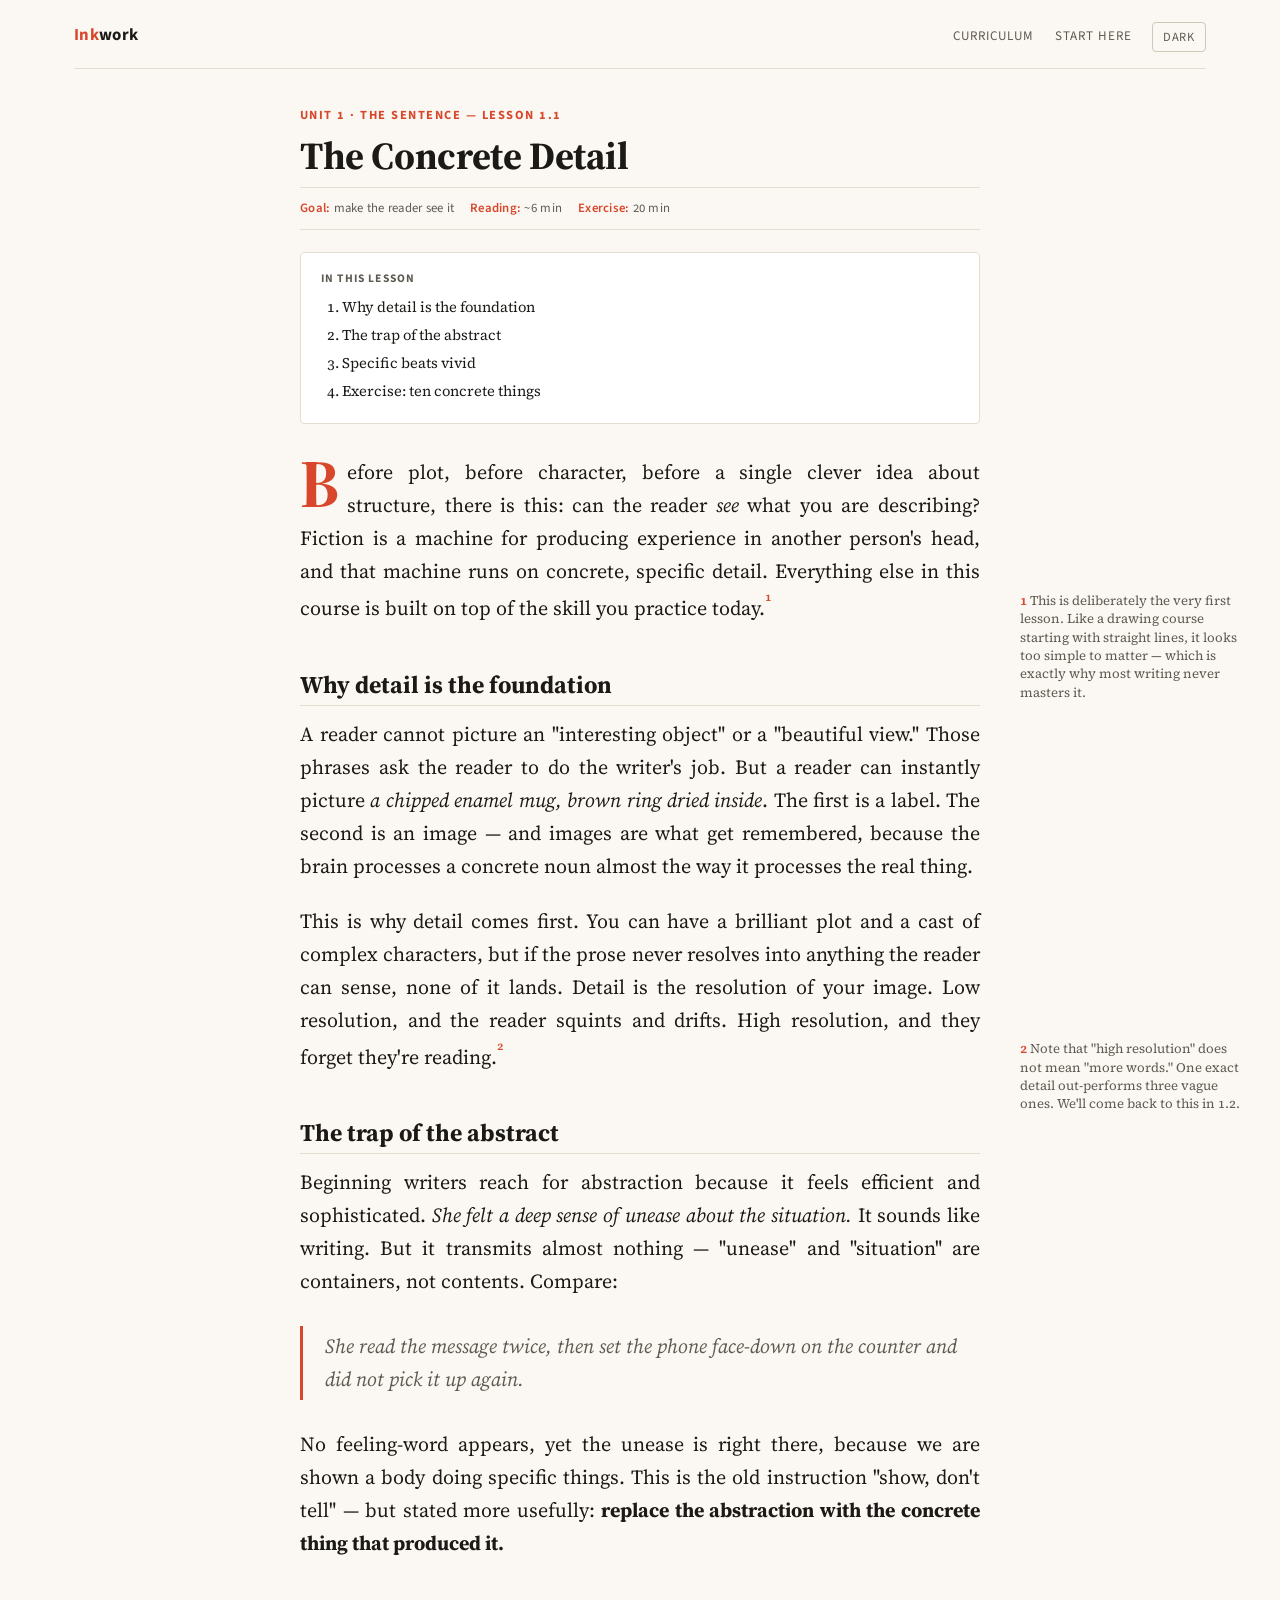
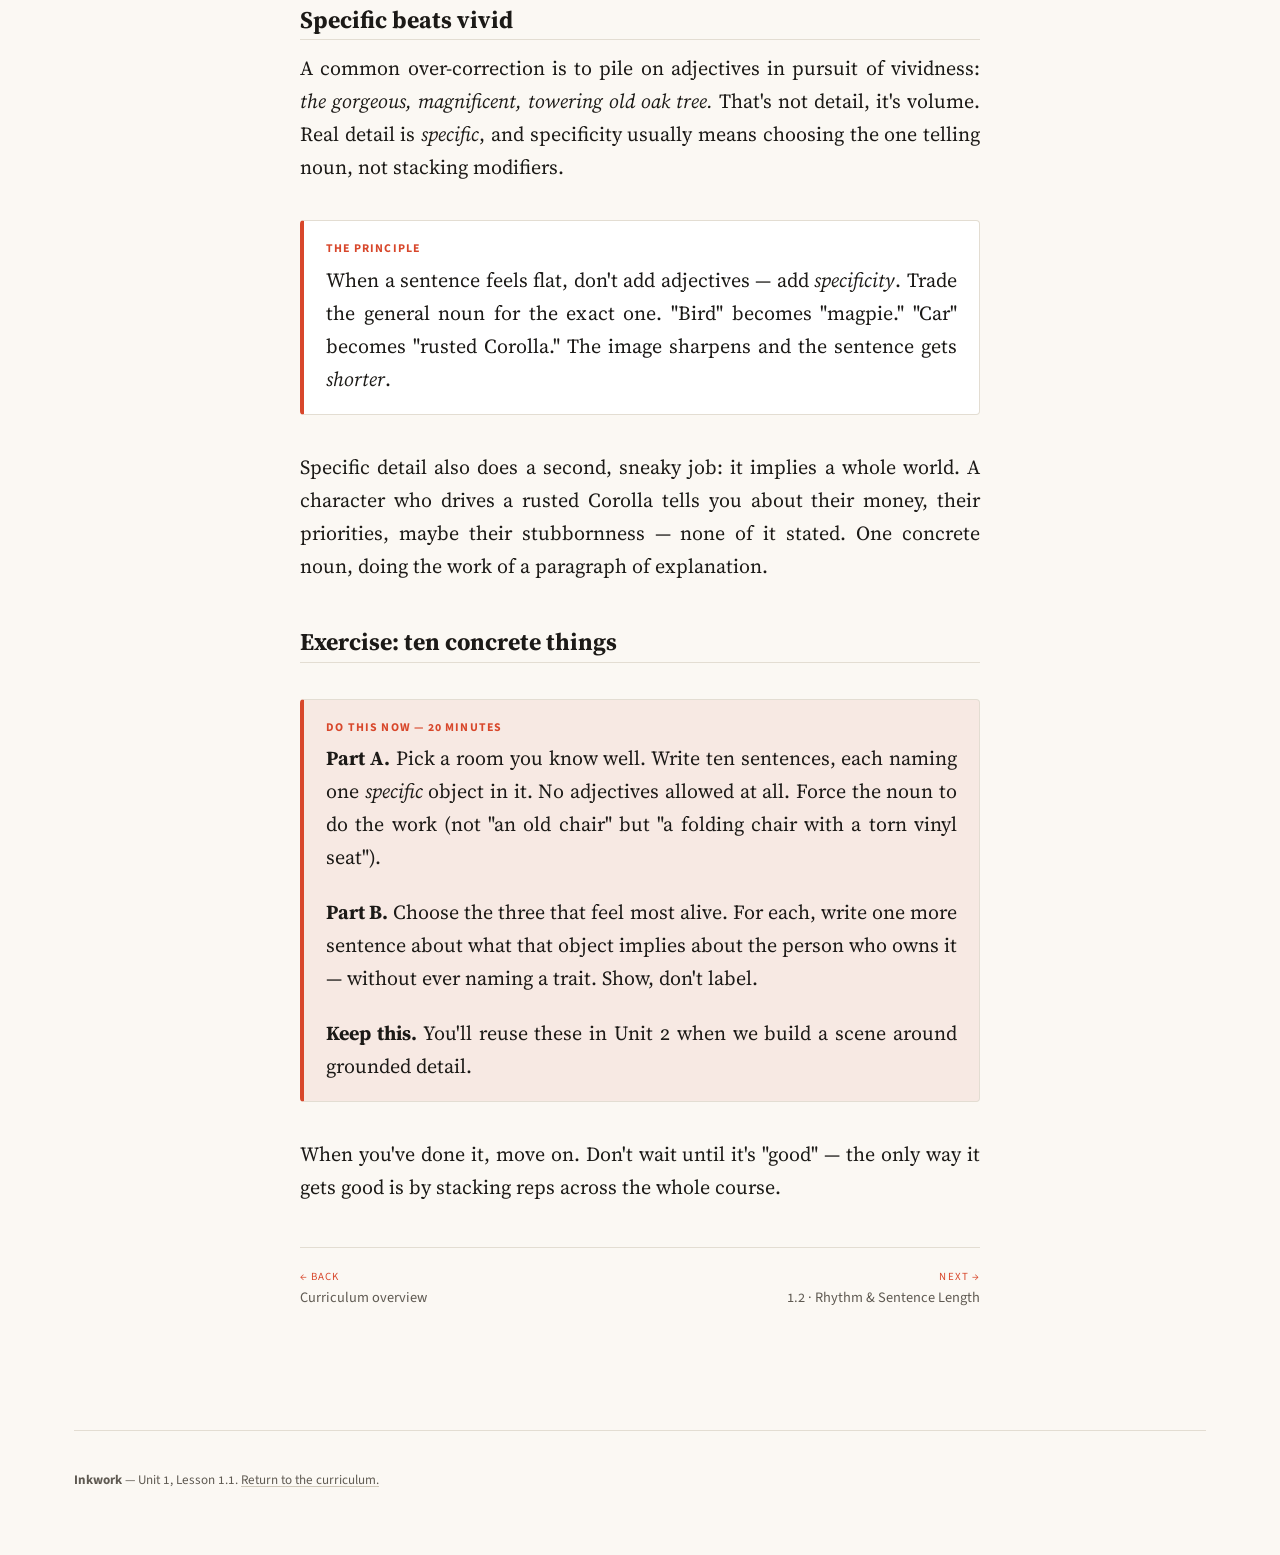
==== lesson-1-1.html @ 1c97c12e "Add Inkwork: Gwern-styled fiction writing curriculum starter Homepage with numbered-unit curriculum " ====
<!DOCTYPE html>
<html lang="en" data-theme="light">
<head>
  <meta charset="utf-8">
  <meta name="viewport" content="width=device-width, initial-scale=1">
  <title>1.1 The Concrete Detail — Inkwork</title>
  <meta name="description" content="Lesson 1.1: why concrete, specific detail is the foundation of vivid fiction.">
  <link rel="stylesheet" href="style.css">
</head>
<body>
  <div class="page">

    <header class="masthead">
      <a class="brand" href="index.html"><span class="mark">Ink</span>work</a>
      <nav>
        <a href="index.html">Curriculum</a>
        <a href="lesson-1-1.html">Start here</a>
        <button class="theme-toggle" id="themeToggle" type="button" aria-label="Toggle dark mode">Dark</button>
      </nav>
    </header>

    <article>
      <p class="eyebrow">Unit 1 · The Sentence — Lesson 1.1</p>
      <h1>The Concrete Detail</h1>

      <div class="lesson-meta">
        <span><span class="accent">Goal:</span> make the reader see it</span>
        <span><span class="accent">Reading:</span> ~6 min</span>
        <span><span class="accent">Exercise:</span> 20 min</span>
      </div>

      <!-- In-page table of contents -->
      <nav class="toc">
        <div class="toc-title">In this lesson</div>
        <ol>
          <li><a href="#why">Why detail is the foundation</a></li>
          <li><a href="#abstract">The trap of the abstract</a></li>
          <li><a href="#specific">Specific beats vivid</a></li>
          <li><a href="#exercise">Exercise: ten concrete things</a></li>
        </ol>
      </nav>

      <p class="lede">Before plot, before character, before a single clever
        idea about structure, there is this: can the reader <em>see</em> what
        you are describing? Fiction is a machine for producing experience in
        another person's head, and that machine runs on concrete, specific
        detail. Everything else in this course is built on top of the skill you
        practice today.<sup class="sn-num"></sup><span class="sidenote">This is
        deliberately the very first lesson. Like a drawing course starting with
        straight lines, it looks too simple to matter — which is exactly why
        most writing never masters it.</span></p>

      <h2 id="why">Why detail is the foundation</h2>

      <p>A reader cannot picture an "interesting object" or a "beautiful view."
        Those phrases ask the reader to do the writer's job. But a reader can
        instantly picture <em>a chipped enamel mug, brown ring dried inside</em>.
        The first is a label. The second is an image — and images are what get
        remembered, because the brain processes a concrete noun almost the way
        it processes the real thing.</p>

      <p>This is why detail comes first. You can have a brilliant plot and a
        cast of complex characters, but if the prose never resolves into
        anything the reader can sense, none of it lands. Detail is the
        resolution of your image. Low resolution, and the reader squints and
        drifts. High resolution, and they forget they're reading.<sup class="sn-num"></sup><span class="sidenote">Note
        that "high resolution" does not mean "more words." One exact detail
        out-performs three vague ones. We'll come back to this in 1.2.</span></p>

      <h2 id="abstract">The trap of the abstract</h2>

      <p>Beginning writers reach for abstraction because it feels efficient and
        sophisticated. <em>She felt a deep sense of unease about the situation.</em>
        It sounds like writing. But it transmits almost nothing — "unease" and
        "situation" are containers, not contents. Compare:</p>

      <blockquote>She read the message twice, then set the phone face-down on
        the counter and did not pick it up again.</blockquote>

      <p>No feeling-word appears, yet the unease is right there, because we are
        shown a body doing specific things. This is the old instruction "show,
        don't tell" — but stated more usefully: <strong>replace the abstraction
        with the concrete thing that produced it.</strong></p>

      <h2 id="specific">Specific beats vivid</h2>

      <p>A common over-correction is to pile on adjectives in pursuit of
        vividness: <em>the gorgeous, magnificent, towering old oak tree.</em>
        That's not detail, it's volume. Real detail is <em>specific</em>, and
        specificity usually means choosing the one telling noun, not stacking
        modifiers.</p>

      <div class="callout">
        <div class="callout-label">The principle</div>
        <p>When a sentence feels flat, don't add adjectives — add
          <em>specificity</em>. Trade the general noun for the exact one.
          "Bird" becomes "magpie." "Car" becomes "rusted Corolla." The image
          sharpens and the sentence gets <em>shorter</em>.</p>
      </div>

      <p>Specific detail also does a second, sneaky job: it implies a whole
        world. A character who drives a rusted Corolla tells you about their
        money, their priorities, maybe their stubbornness — none of it stated.
        One concrete noun, doing the work of a paragraph of explanation.</p>

      <h2 id="exercise">Exercise: ten concrete things</h2>

      <div class="callout exercise">
        <div class="callout-label">Do this now — 20 minutes</div>
        <p><strong>Part A.</strong> Pick a room you know well. Write ten
          sentences, each naming one <em>specific</em> object in it. No
          adjectives allowed at all. Force the noun to do the work
          (not "an old chair" but "a folding chair with a torn vinyl seat").</p>
        <p><strong>Part B.</strong> Choose the three that feel most alive. For
          each, write one more sentence about what that object implies about the
          person who owns it — without ever naming a trait. Show, don't label.</p>
        <p><strong>Keep this.</strong> You'll reuse these in Unit 2 when we build
          a scene around grounded detail.</p>
      </div>

      <p>When you've done it, move on. Don't wait until it's "good" — the only
        way it gets good is by stacking reps across the whole course.</p>

      <!-- Prev / next navigation -->
      <nav class="pager">
        <a class="prev" href="index.html">
          <span class="dir">← Back</span>
          Curriculum overview
        </a>
        <a class="next" href="lesson-1-1.html">
          <span class="dir">Next →</span>
          1.2 · Rhythm &amp; Sentence Length
        </a>
      </nav>

    </article>

    <footer class="site-footer">
      <div class="page" style="padding:0;">
        <p><strong>Inkwork</strong> — Unit 1, Lesson 1.1. <a href="index.html">Return to the curriculum.</a></p>
      </div>
    </footer>

  </div>
  <script src="script.js"></script>
</body>
</html>
---- style.css ----
/* =========================================================================
   Fiction Writing Curriculum — stylesheet
   -------------------------------------------------------------------------
   Design brief: Gwern.net's typography & functionality (serif body, dense
   justified text, sidenotes, dropcaps, smallcaps, floating table of
   contents, dark mode) wearing Drawabox's clothes (warm off-white
   background + a red-orange accent, content-first lesson layout).

   This file is heavily commented so you can tweak it yourself. Colors,
   fonts, and spacing all live in the :root variables right below — change
   a value there and it updates everywhere.
   ========================================================================= */

/* ---- Fonts: Source family, the same one Gwern self-hosts ---------------- */
@import url('https://fonts.googleapis.com/css2?family=Source+Serif+4:ital,opsz,wght@0,8..60,400;0,8..60,600;0,8..60,700;1,8..60,400&family=Source+Sans+3:wght@400;600;700&family=Source+Code+Pro:wght@400;600&display=swap');

/* =========================================================================
   1. DESIGN TOKENS — change these to restyle the whole site
   ========================================================================= */
:root {
  /* Typography */
  --font-serif: "Source Serif 4", "Source Serif Pro", Georgia, "Times New Roman", serif;
  --font-sans:  "Source Sans 3", "Source Sans Pro", system-ui, sans-serif;
  --font-mono:  "Source Code Pro", "SF Mono", Menlo, monospace;

  --text-size: 20px;        /* base body size; Gwern runs large & comfortable */
  --line-height: 1.65;
  --measure: 680px;         /* width of the reading column */
  --page-max: 1180px;       /* total width incl. room for sidenotes */

  /* Colors — Drawabox warmth over Gwern structure */
  --bg:          #fbf8f3;   /* warm off-white (paper) */
  --bg-raised:   #ffffff;   /* cards / callouts sit slightly brighter */
  --text:        #1c1a17;   /* near-black, faintly warm */
  --text-soft:   #5f5a52;   /* captions, metadata, sidenotes */
  --rule:        #e3ddd2;   /* hairlines & dividers */
  --rule-strong: #cfc7b8;

  --accent:        #d8472b; /* Drawabox red-orange */
  --accent-dark:   #b3361e; /* hover / pressed */
  --accent-tint:   #f7e9e3; /* faint wash behind callouts */

  /* Links: Gwern keeps them near-black & underlined; we add the red on hover */
  --link:        #1c1a17;
  --link-hover:  #d8472b;

  --radius: 4px;
}

/* ---- Dark mode (toggled by the button in the header) ------------------- */
:root[data-theme="dark"] {
  --bg:          #1a1816;
  --bg-raised:   #221f1c;
  --text:        #e8e3da;
  --text-soft:   #a39c8f;
  --rule:        #34302b;
  --rule-strong: #463f37;

  --accent:        #f06a4d;
  --accent-dark:   #f8856b;
  --accent-tint:   #2c211d;

  --link:        #e8e3da;
  --link-hover:  #f06a4d;
}

/* =========================================================================
   2. BASE
   ========================================================================= */
* { box-sizing: border-box; }

html { scroll-behavior: smooth; }

body {
  margin: 0;
  background: var(--bg);
  color: var(--text);
  font-family: var(--font-serif);
  font-size: var(--text-size);
  line-height: var(--line-height);
  font-feature-settings: "kern", "liga", "onum";  /* old-style figures, like Gwern */
  -webkit-font-smoothing: antialiased;
  text-rendering: optimizeLegibility;
  transition: background-color .2s ease, color .2s ease;
}

::selection { background: var(--accent); color: #fff; }

/* =========================================================================
   3. LINKS — monochrome by default, red-orange on hover (Gwern + Drawabox)
   ========================================================================= */
a {
  color: var(--link);
  text-decoration: underline;
  text-decoration-thickness: 1px;
  text-underline-offset: 2px;
  text-decoration-color: var(--rule-strong);
  transition: color .12s ease, text-decoration-color .12s ease;
}
a:hover {
  color: var(--link-hover);
  text-decoration-color: var(--link-hover);
}

/* =========================================================================
   4. PAGE FRAME
   ========================================================================= */
.page {
  max-width: var(--page-max);
  margin: 0 auto;
  padding: 0 24px;
}

/* Top bar -------------------------------------------------------------- */
.masthead {
  display: flex;
  align-items: baseline;
  justify-content: space-between;
  gap: 16px;
  border-bottom: 1px solid var(--rule);
  padding: 22px 0 16px;
  margin-bottom: 8px;
}
.masthead .brand {
  font-family: var(--font-sans);
  font-weight: 700;
  font-size: 1.05rem;
  letter-spacing: .02em;
  text-decoration: none;
  color: var(--text);
}
.masthead .brand .mark { color: var(--accent); }
.masthead nav {
  font-family: var(--font-sans);
  font-size: .82rem;
  text-transform: uppercase;
  letter-spacing: .08em;
  display: flex;
  gap: 20px;
  align-items: center;
}
.masthead nav a { text-decoration: none; color: var(--text-soft); }
.masthead nav a:hover { color: var(--accent); }

/* Dark-mode toggle button */
.theme-toggle {
  font-family: var(--font-sans);
  font-size: .78rem;
  letter-spacing: .06em;
  text-transform: uppercase;
  background: transparent;
  border: 1px solid var(--rule-strong);
  color: var(--text-soft);
  border-radius: var(--radius);
  padding: 5px 10px;
  cursor: pointer;
}
.theme-toggle:hover { border-color: var(--accent); color: var(--accent); }

/* =========================================================================
   5. ARTICLE / READING COLUMN
   ========================================================================= */
article {
  max-width: var(--measure);
  margin: 0 auto;
  padding: 28px 0 80px;
  counter-reset: sidenote;       /* drives automatic sidenote numbering */
}

/* Justified, hyphenated body text — the dense Gwern look */
article p {
  text-align: justify;
  hyphens: auto;
  margin: 0 0 1.1em;
}

/* Headings — serif with a touch of smallcaps flavor */
h1, h2, h3, h4 {
  font-family: var(--font-serif);
  line-height: 1.2;
  font-weight: 700;
}
h1 {
  font-size: 2.4rem;
  margin: .2em 0 .15em;
  letter-spacing: -0.01em;
}
h2 {
  font-size: 1.5rem;
  margin: 1.9em 0 .5em;
  padding-bottom: .2em;
  border-bottom: 1px solid var(--rule);
}
h3 {
  font-size: 1.18rem;
  margin: 1.6em 0 .4em;
}
/* small-caps section labels, very Gwern */
.smallcaps,
.eyebrow {
  font-variant: small-caps;
  letter-spacing: .04em;
}
.eyebrow {
  font-family: var(--font-sans);
  font-variant: normal;
  text-transform: uppercase;
  font-size: .78rem;
  font-weight: 700;
  letter-spacing: .12em;
  color: var(--accent);
  margin-bottom: .3em;
}

/* Dropcap on the opening paragraph — add class="lede" to a <p> */
p.lede::first-letter {
  font-weight: 700;
  float: left;
  font-size: 3.4em;
  line-height: .72;
  padding: .06em .08em 0 0;
  margin-right: .04em;
  color: var(--accent);
}

blockquote {
  margin: 1.4em 0;
  padding: .2em 0 .2em 1.1em;
  border-left: 3px solid var(--accent);
  color: var(--text-soft);
  font-style: italic;
}

code, pre { font-family: var(--font-mono); font-size: .85em; }
pre {
  background: var(--bg-raised);
  border: 1px solid var(--rule);
  border-radius: var(--radius);
  padding: 14px 16px;
  overflow-x: auto;
}

hr {
  border: 0;
  border-top: 1px solid var(--rule);
  margin: 2.4em 0;
}

/* =========================================================================
   6. SIDENOTES — Gwern's signature.  Usage in HTML:
        text<sup class="sn-num"></sup><span class="sidenote">the note</span>
      They float into the right margin on wide screens and fall inline,
      numbered, on narrow screens. Numbering is automatic.
   ========================================================================= */
.sn-num { color: var(--accent); font-weight: 600; }
.sn-num::before {
  counter-increment: sidenote;
  content: counter(sidenote);
  font-size: .7em;
  vertical-align: super;
}
.sidenote {
  float: right;
  clear: right;
  width: 230px;
  margin: .2em -270px .8em 0;   /* the negative margin pushes it into the gutter */
  font-size: .82rem;
  line-height: 1.4;
  text-align: left;
  color: var(--text-soft);
  hyphens: none;
}
.sidenote::before {
  content: counter(sidenote) " ";
  color: var(--accent);
  font-weight: 600;
}

/* =========================================================================
   7. CALLOUT / EXERCISE BOXES — the Drawabox "homework" feel
   ========================================================================= */
.callout {
  background: var(--bg-raised);
  border: 1px solid var(--rule);
  border-left: 4px solid var(--accent);
  border-radius: var(--radius);
  padding: 18px 22px;
  margin: 1.8em 0;
}
.callout .callout-label {
  font-family: var(--font-sans);
  text-transform: uppercase;
  letter-spacing: .1em;
  font-size: .74rem;
  font-weight: 700;
  color: var(--accent);
  margin-bottom: .4em;
}
.callout p:last-child { margin-bottom: 0; }
.callout.exercise { background: var(--accent-tint); }

/* =========================================================================
   8. TABLE OF CONTENTS (in-page, top of a lesson)
   ========================================================================= */
.toc {
  background: var(--bg-raised);
  border: 1px solid var(--rule);
  border-radius: var(--radius);
  padding: 16px 20px;
  margin: 1.5em 0 2.2em;
  font-size: .92rem;
}
.toc .toc-title {
  font-family: var(--font-sans);
  text-transform: uppercase;
  letter-spacing: .1em;
  font-size: .72rem;
  font-weight: 700;
  color: var(--text-soft);
  margin-bottom: .6em;
}
.toc ol { margin: 0; padding-left: 1.4em; }
.toc li { margin: .25em 0; }
.toc a { text-decoration: none; color: var(--text); }
.toc a:hover { color: var(--accent); }

/* =========================================================================
   9. CURRICULUM OVERVIEW (homepage unit/lesson listing, Drawabox-style)
   ========================================================================= */
.unit {
  border: 1px solid var(--rule);
  border-radius: var(--radius);
  background: var(--bg-raised);
  margin: 1.4em 0;
  overflow: hidden;
}
.unit-header {
  display: flex;
  align-items: baseline;
  gap: 14px;
  padding: 16px 22px;
  border-bottom: 1px solid var(--rule);
}
.unit-number {
  font-family: var(--font-sans);
  font-weight: 700;
  font-size: .78rem;
  letter-spacing: .1em;
  text-transform: uppercase;
  color: #fff;
  background: var(--accent);
  border-radius: 3px;
  padding: 3px 9px;
  white-space: nowrap;
}
.unit-title { font-size: 1.25rem; font-weight: 700; margin: 0; }
.unit-desc { color: var(--text-soft); margin: .1em 0 0; font-size: .95rem; }

.lesson-list { list-style: none; margin: 0; padding: 6px 0; }
.lesson-list li { margin: 0; }
.lesson-list a {
  display: flex;
  align-items: baseline;
  gap: 12px;
  padding: 9px 22px;
  text-decoration: none;
  color: var(--text);
}
.lesson-list a:hover { background: var(--accent-tint); color: var(--text); }
.lesson-list .ln { color: var(--accent); font-variant-numeric: tabular-nums; font-weight: 600; min-width: 2.6em; }
.lesson-list .muted { color: var(--text-soft); }
.lesson-list .soon {
  margin-left: auto;
  font-family: var(--font-sans);
  font-size: .68rem;
  text-transform: uppercase;
  letter-spacing: .08em;
  color: var(--text-soft);
  border: 1px solid var(--rule-strong);
  border-radius: 3px;
  padding: 1px 7px;
}

/* =========================================================================
   10. LESSON METADATA + PREV/NEXT NAV
   ========================================================================= */
.lesson-meta {
  font-family: var(--font-sans);
  font-size: .8rem;
  color: var(--text-soft);
  letter-spacing: .02em;
  display: flex;
  gap: 16px;
  flex-wrap: wrap;
  border-top: 1px solid var(--rule);
  border-bottom: 1px solid var(--rule);
  padding: 10px 0;
  margin: .6em 0 1.6em;
}
.lesson-meta .accent { color: var(--accent); font-weight: 600; }

.pager {
  display: flex;
  justify-content: space-between;
  gap: 16px;
  margin-top: 3em;
  padding-top: 1.4em;
  border-top: 1px solid var(--rule);
  font-family: var(--font-sans);
  font-size: .9rem;
}
.pager a { text-decoration: none; color: var(--text-soft); max-width: 45%; }
.pager a:hover { color: var(--accent); }
.pager .dir {
  display: block;
  text-transform: uppercase;
  letter-spacing: .1em;
  font-size: .68rem;
  color: var(--accent);
}
.pager .next { text-align: right; margin-left: auto; }

/* =========================================================================
   11. FOOTER
   ========================================================================= */
.site-footer {
  border-top: 1px solid var(--rule);
  margin-top: 40px;
  padding: 26px 0 50px;
  font-family: var(--font-sans);
  font-size: .82rem;
  color: var(--text-soft);
}
.site-footer a { color: var(--text-soft); }

/* =========================================================================
   12. RESPONSIVE — collapse sidenotes inline on narrow screens
   ========================================================================= */
@media (max-width: 1080px) {
  .sidenote {
    float: none;
    width: auto;
    margin: .8em 0;
    padding: 10px 14px;
    background: var(--bg-raised);
    border: 1px solid var(--rule);
    border-left: 3px solid var(--accent);
    border-radius: var(--radius);
    display: block;
  }
}
@media (max-width: 640px) {
  :root { --text-size: 18px; }
  article p { text-align: left; hyphens: none; }
  .masthead { flex-wrap: wrap; }
}
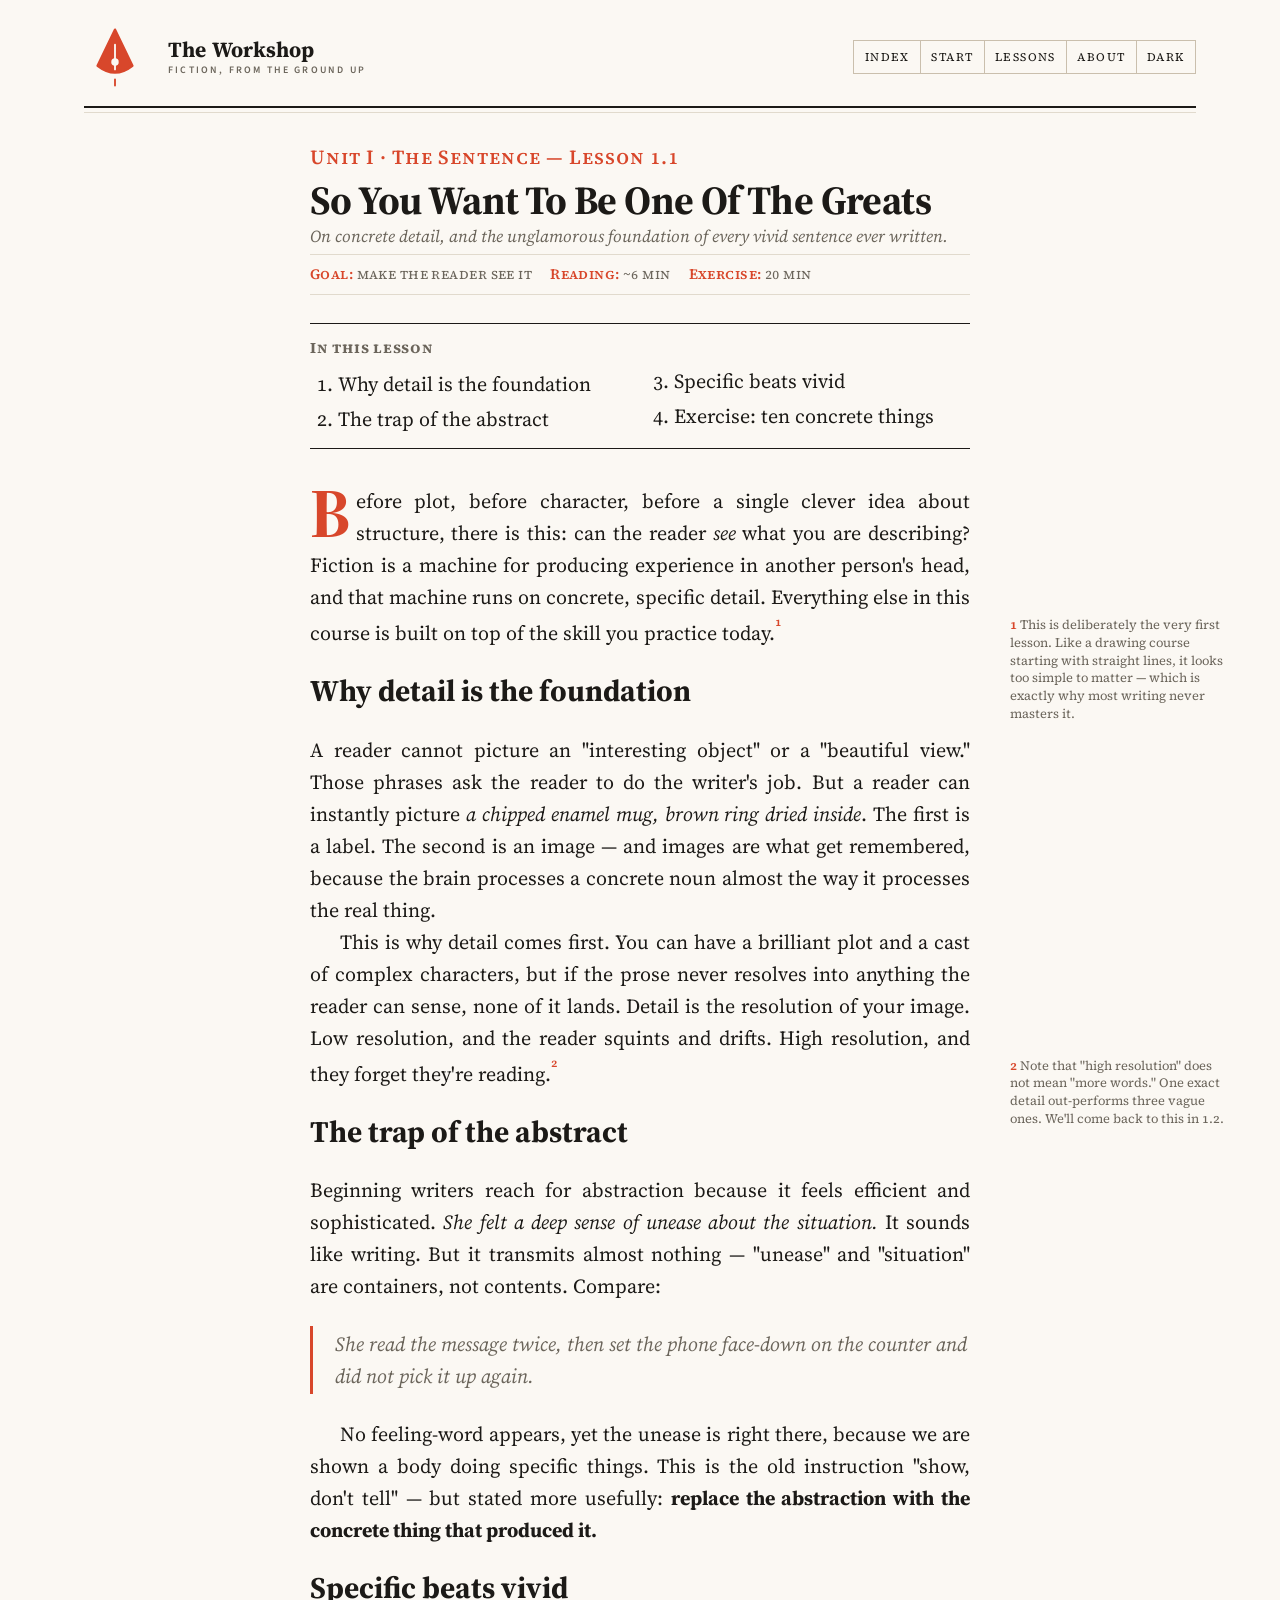
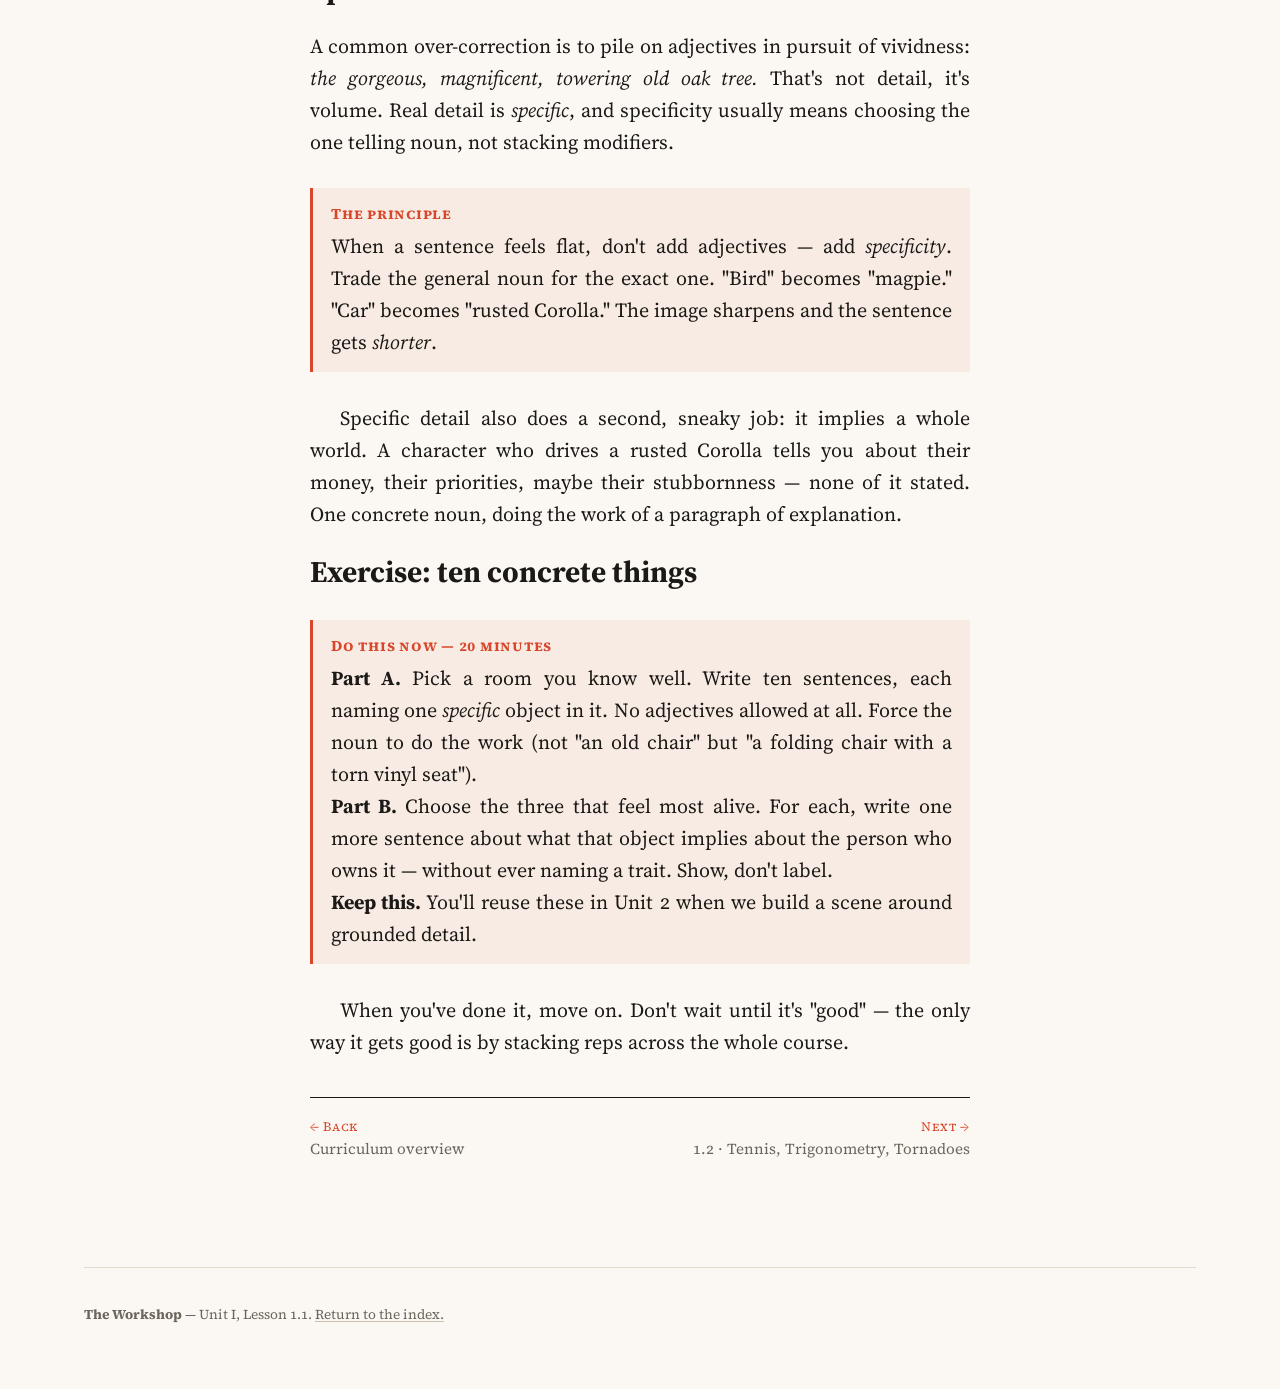
==== commit 089132f5: "Redesign as a Gwern-style typographic index Replace the card-grid landing page with a dense literary" ====
--- a/lesson-1-1.html
+++ b/lesson-1-1.html
@@ -3,7 +3,7 @@
 <head>
   <meta charset="utf-8">
   <meta name="viewport" content="width=device-width, initial-scale=1">
-  <title>1.1 The Concrete Detail — Inkwork</title>
+  <title>1.1 So You Want To Be One Of The Greats — The Workshop</title>
   <meta name="description" content="Lesson 1.1: why concrete, specific detail is the foundation of vivid fiction.">
   <link rel="stylesheet" href="style.css">
 </head>
@@ -11,17 +11,30 @@
   <div class="page">
 
     <header class="masthead">
-      <a class="brand" href="index.html"><span class="mark">Ink</span>work</a>
-      <nav>
-        <a href="index.html">Curriculum</a>
-        <a href="lesson-1-1.html">Start here</a>
+      <span class="monogram" aria-hidden="true">
+        <svg viewBox="0 0 100 100" fill="none" stroke="currentColor" stroke-width="4" stroke-linejoin="round" stroke-linecap="round">
+          <path d="M50 6 L78 64 Q50 86 22 64 Z" fill="currentColor" stroke="none"/>
+          <path d="M50 6 L78 64 Q50 86 22 64 Z"/>
+          <line x1="50" y1="30" x2="50" y2="70" stroke="#fbf8f3" stroke-width="3"/>
+          <circle cx="50" cy="58" r="6" fill="#fbf8f3" stroke="none"/>
+          <line x1="50" y1="86" x2="50" y2="96" stroke-width="3"/>
+        </svg>
+      </span>
+      <a class="wordmark" href="index.html">The Workshop<span class="sub">Fiction, from the ground up</span></a>
+      <nav class="topnav">
+        <a href="index.html">Index</a>
+        <a href="lesson-1-1.html">Start</a>
+        <a href="index.html#curriculum">Lessons</a>
+        <a href="index.html#about">About</a>
         <button class="theme-toggle" id="themeToggle" type="button" aria-label="Toggle dark mode">Dark</button>
       </nav>
     </header>
+    <hr class="masthead-rule">
+    <hr class="masthead-rule thin">
 
     <article>
-      <p class="eyebrow">Unit 1 · The Sentence — Lesson 1.1</p>
-      <h1>The Concrete Detail</h1>
+      <p class="flush"><span class="label-inline">Unit&nbsp;I · The Sentence — Lesson 1.1</span></p>
+      <h1>So You Want To Be One Of The Greats<span class="subtitle">On concrete detail, and the unglamorous foundation of every vivid sentence ever written.</span></h1>
 
       <div class="lesson-meta">
         <span><span class="accent">Goal:</span> make the reader see it</span>
@@ -129,7 +142,7 @@
         </a>
         <a class="next" href="lesson-1-1.html">
           <span class="dir">Next →</span>
-          1.2 · Rhythm &amp; Sentence Length
+          1.2 · Tennis, Trigonometry, Tornadoes
         </a>
       </nav>
 
@@ -137,7 +150,7 @@
 
     <footer class="site-footer">
       <div class="page" style="padding:0;">
-        <p><strong>Inkwork</strong> — Unit 1, Lesson 1.1. <a href="index.html">Return to the curriculum.</a></p>
+        <p><strong>The Workshop</strong> — Unit I, Lesson 1.1. <a href="index.html">Return to the index.</a></p>
       </div>
     </footer>
 
--- a/style.css
+++ b/style.css
@@ -1,66 +1,56 @@
 /* =========================================================================
    Fiction Writing Curriculum — stylesheet
    -------------------------------------------------------------------------
-   Design brief: Gwern.net's typography & functionality (serif body, dense
-   justified text, sidenotes, dropcaps, smallcaps, floating table of
-   contents, dark mode) wearing Drawabox's clothes (warm off-white
-   background + a red-orange accent, content-first lesson layout).
-
-   This file is heavily commented so you can tweak it yourself. Colors,
-   fonts, and spacing all live in the :root variables right below — change
-   a value there and it updates everywhere.
-   ========================================================================= */
-
-/* ---- Fonts: Source family, the same one Gwern self-hosts ---------------- */
-@import url('https://fonts.googleapis.com/css2?family=Source+Serif+4:ital,opsz,wght@0,8..60,400;0,8..60,600;0,8..60,700;1,8..60,400&family=Source+Sans+3:wght@400;600;700&family=Source+Code+Pro:wght@400;600&display=swap');
-
-/* =========================================================================
-   1. DESIGN TOKENS — change these to restyle the whole site
+   Brief: Gwern.net's dense, literary typography & functionality (serif,
+   justified, indented paragraphs, sidenotes, dropcaps, smallcaps section
+   labels, boxed nav, monogram, dark mode) in Drawabox's warm cream +
+   red-orange palette. No cards, no badges, no "landing page" — an index.
+
+   Everything tweakable lives in :root below.
+   ========================================================================= */
+
+@import url('https://fonts.googleapis.com/css2?family=Source+Serif+4:ital,opsz,wght@0,8..60,400;0,8..60,600;0,8..60,700;1,8..60,400;1,8..60,600&family=Source+Sans+3:wght@400;600;700&family=Source+Code+Pro:wght@400;600&display=swap');
+
+/* =========================================================================
+   1. DESIGN TOKENS
    ========================================================================= */
 :root {
-  /* Typography */
   --font-serif: "Source Serif 4", "Source Serif Pro", Georgia, "Times New Roman", serif;
   --font-sans:  "Source Sans 3", "Source Sans Pro", system-ui, sans-serif;
   --font-mono:  "Source Code Pro", "SF Mono", Menlo, monospace;
 
-  --text-size: 20px;        /* base body size; Gwern runs large & comfortable */
-  --line-height: 1.65;
-  --measure: 680px;         /* width of the reading column */
-  --page-max: 1180px;       /* total width incl. room for sidenotes */
-
-  /* Colors — Drawabox warmth over Gwern structure */
-  --bg:          #fbf8f3;   /* warm off-white (paper) */
-  --bg-raised:   #ffffff;   /* cards / callouts sit slightly brighter */
-  --text:        #1c1a17;   /* near-black, faintly warm */
-  --text-soft:   #5f5a52;   /* captions, metadata, sidenotes */
-  --rule:        #e3ddd2;   /* hairlines & dividers */
-  --rule-strong: #cfc7b8;
-
-  --accent:        #d8472b; /* Drawabox red-orange */
-  --accent-dark:   #b3361e; /* hover / pressed */
-  --accent-tint:   #f7e9e3; /* faint wash behind callouts */
-
-  /* Links: Gwern keeps them near-black & underlined; we add the red on hover */
+  --text-size: 20px;
+  --line-height: 1.6;
+  --measure: 660px;      /* reading column width */
+  --page-max: 1160px;    /* total incl. sidenote gutter */
+
+  /* Drawabox warmth over Gwern structure */
+  --bg:          #fbf8f3;
+  --bg-raised:   #fffdf9;
+  --text:        #1c1a17;
+  --text-soft:   #6b655b;
+  --rule:        #e1dacd;
+  --rule-strong: #cabfad;
+
+  --accent:        #d8472b;  /* Drawabox red-orange */
+  --accent-dark:   #b3361e;
+  --accent-tint:   #f8ebe4;
+
   --link:        #1c1a17;
   --link-hover:  #d8472b;
-
-  --radius: 4px;
-}
-
-/* ---- Dark mode (toggled by the button in the header) ------------------- */
+}
+
 :root[data-theme="dark"] {
-  --bg:          #1a1816;
-  --bg-raised:   #221f1c;
-  --text:        #e8e3da;
-  --text-soft:   #a39c8f;
-  --rule:        #34302b;
-  --rule-strong: #463f37;
-
+  --bg:          #19120f;
+  --bg-raised:   #221813;
+  --text:        #ece4d8;
+  --text-soft:   #a99e8d;
+  --rule:        #3a2c24;
+  --rule-strong: #503c31;
   --accent:        #f06a4d;
   --accent-dark:   #f8856b;
-  --accent-tint:   #2c211d;
-
-  --link:        #e8e3da;
+  --accent-tint:   #2e1d16;
+  --link:        #ece4d8;
   --link-hover:  #f06a4d;
 }
 
@@ -68,7 +58,6 @@
    2. BASE
    ========================================================================= */
 * { box-sizing: border-box; }
-
 html { scroll-behavior: smooth; }
 
 body {
@@ -78,17 +67,13 @@
   font-family: var(--font-serif);
   font-size: var(--text-size);
   line-height: var(--line-height);
-  font-feature-settings: "kern", "liga", "onum";  /* old-style figures, like Gwern */
+  font-feature-settings: "kern", "liga", "onum";
   -webkit-font-smoothing: antialiased;
   text-rendering: optimizeLegibility;
   transition: background-color .2s ease, color .2s ease;
 }
-
 ::selection { background: var(--accent); color: #fff; }
 
-/* =========================================================================
-   3. LINKS — monochrome by default, red-orange on hover (Gwern + Drawabox)
-   ========================================================================= */
 a {
   color: var(--link);
   text-decoration: underline;
@@ -97,360 +82,287 @@
   text-decoration-color: var(--rule-strong);
   transition: color .12s ease, text-decoration-color .12s ease;
 }
-a:hover {
-  color: var(--link-hover);
-  text-decoration-color: var(--link-hover);
-}
-
-/* =========================================================================
-   4. PAGE FRAME
-   ========================================================================= */
-.page {
-  max-width: var(--page-max);
-  margin: 0 auto;
-  padding: 0 24px;
-}
-
-/* Top bar -------------------------------------------------------------- */
+a:hover { color: var(--link-hover); text-decoration-color: var(--link-hover); }
+
+/* =========================================================================
+   3. PAGE FRAME + MASTHEAD (monogram + boxed nav, Gwern-style)
+   ========================================================================= */
+.page { max-width: var(--page-max); margin: 0 auto; padding: 0 24px; }
+
 .masthead {
   display: flex;
-  align-items: baseline;
-  justify-content: space-between;
-  gap: 16px;
-  border-bottom: 1px solid var(--rule);
-  padding: 22px 0 16px;
-  margin-bottom: 8px;
-}
-.masthead .brand {
-  font-family: var(--font-sans);
+  align-items: center;
+  gap: 22px;
+  padding: 26px 0 18px;
+}
+/* hand-drawn monogram sits left, like Gwern's blackletter G */
+.monogram { flex: 0 0 auto; width: 62px; height: 62px; color: var(--accent); }
+.monogram svg { width: 100%; height: 100%; display: block; }
+
+.masthead .wordmark {
+  font-family: var(--font-serif);
   font-weight: 700;
-  font-size: 1.05rem;
-  letter-spacing: .02em;
+  font-size: 1.35rem;
+  letter-spacing: .01em;
   text-decoration: none;
   color: var(--text);
-}
-.masthead .brand .mark { color: var(--accent); }
-.masthead nav {
+  margin-right: auto;
+  line-height: 1.05;
+}
+.masthead .wordmark .sub {
+  display: block;
   font-family: var(--font-sans);
-  font-size: .82rem;
+  font-weight: 600;
+  font-size: .62rem;
   text-transform: uppercase;
-  letter-spacing: .08em;
-  display: flex;
-  gap: 20px;
-  align-items: center;
-}
-.masthead nav a { text-decoration: none; color: var(--text-soft); }
-.masthead nav a:hover { color: var(--accent); }
-
-/* Dark-mode toggle button */
-.theme-toggle {
-  font-family: var(--font-sans);
-  font-size: .78rem;
-  letter-spacing: .06em;
+  letter-spacing: .22em;
+  color: var(--text-soft);
+  margin-top: 3px;
+}
+
+/* boxed uppercase nav, butted together like the reference */
+.topnav { display: flex; flex-wrap: wrap; }
+.topnav a {
+  font-family: var(--font-serif);
   text-transform: uppercase;
+  letter-spacing: .12em;
+  font-size: .72rem;
+  text-decoration: none;
+  color: var(--text);
+  border: 1px solid var(--rule-strong);
+  margin-left: -1px;          /* collapse shared borders */
+  padding: .55em .9em;
+  white-space: nowrap;
+}
+.topnav a:hover { color: #fff; background: var(--accent); border-color: var(--accent); position: relative; z-index: 1; }
+.topnav button.theme-toggle {
+  font: inherit;
+  font-family: var(--font-serif);
+  text-transform: uppercase;
+  letter-spacing: .12em;
+  font-size: .72rem;
+  color: var(--text);
   background: transparent;
   border: 1px solid var(--rule-strong);
-  color: var(--text-soft);
-  border-radius: var(--radius);
-  padding: 5px 10px;
+  margin-left: -1px;
+  padding: .55em .9em;
   cursor: pointer;
 }
-.theme-toggle:hover { border-color: var(--accent); color: var(--accent); }
-
-/* =========================================================================
-   5. ARTICLE / READING COLUMN
+.topnav button.theme-toggle:hover { color: #fff; background: var(--accent); border-color: var(--accent); }
+
+.masthead-rule { border: 0; border-top: 2px solid var(--text); margin: 0 0 4px; }
+.masthead-rule.thin { border-top: 1px solid var(--rule); }
+
+/* =========================================================================
+   4. ARTICLE / READING COLUMN
    ========================================================================= */
 article {
   max-width: var(--measure);
   margin: 0 auto;
-  padding: 28px 0 80px;
-  counter-reset: sidenote;       /* drives automatic sidenote numbering */
-}
-
-/* Justified, hyphenated body text — the dense Gwern look */
+  padding: 24px 0 70px;
+  counter-reset: sidenote;
+}
+
+/* Dense, justified, book-style indented paragraphs (no inter-para gaps) */
 article p {
   text-align: justify;
   hyphens: auto;
-  margin: 0 0 1.1em;
-}
-
-/* Headings — serif with a touch of smallcaps flavor */
-h1, h2, h3, h4 {
-  font-family: var(--font-serif);
-  line-height: 1.2;
-  font-weight: 700;
-}
-h1 {
-  font-size: 2.4rem;
-  margin: .2em 0 .15em;
-  letter-spacing: -0.01em;
-}
-h2 {
-  font-size: 1.5rem;
-  margin: 1.9em 0 .5em;
-  padding-bottom: .2em;
-  border-bottom: 1px solid var(--rule);
-}
-h3 {
-  font-size: 1.18rem;
-  margin: 1.6em 0 .4em;
-}
-/* small-caps section labels, very Gwern */
-.smallcaps,
-.eyebrow {
+  margin: 0;
+  text-indent: 1.5em;
+}
+article p + p { margin-top: 0; }
+/* first paragraph of a section & special paragraphs are flush-left */
+article > p:first-of-type,
+article h1 + p, article h2 + p, article h3 + p,
+p.lede, p.flush, .callout p, .label-lead { text-indent: 0; }
+/* a little air after special blocks */
+p.lede { margin-bottom: .4em; }
+
+h1, h2, h3, h4 { font-family: var(--font-serif); line-height: 1.15; font-weight: 700; }
+h1 { font-size: 2.5rem; margin: .1em 0 .1em; letter-spacing: -0.015em; }
+h1 .subtitle {
+  display: block; font-size: 1.05rem; font-weight: 400; font-style: italic;
+  color: var(--text-soft); letter-spacing: 0; margin-top: .25em;
+}
+
+/* SECTION HEAD: small-caps + hairline rule under it (the Gwern signature) */
+.section-head {
   font-variant: small-caps;
-  letter-spacing: .04em;
-}
-.eyebrow {
-  font-family: var(--font-sans);
-  font-variant: normal;
-  text-transform: uppercase;
-  font-size: .78rem;
-  font-weight: 700;
-  letter-spacing: .12em;
+  letter-spacing: .03em;
+  font-size: 1.45rem;
+  margin: 2.2em 0 .2em;
+  padding-bottom: .15em;
+  border-bottom: 1px solid var(--text);
+}
+.section-head::after { content: ""; }
+
+/* inline small-caps labels: NAVIGATION:  FEATURES:  HOW THIS WORKS: */
+.label-inline {
+  font-variant: small-caps;
+  letter-spacing: .05em;
+  font-weight: 600;
   color: var(--accent);
-  margin-bottom: .3em;
-}
-
-/* Dropcap on the opening paragraph — add class="lede" to a <p> */
+}
+.label-lead { margin: 1em 0 0; }
+
+.smallcaps { font-variant: small-caps; letter-spacing: .03em; }
+
+/* Dropcap */
 p.lede::first-letter {
   font-weight: 700;
   float: left;
-  font-size: 3.4em;
-  line-height: .72;
-  padding: .06em .08em 0 0;
-  margin-right: .04em;
+  font-size: 3.5em;
+  line-height: .7;
+  padding: .04em .08em 0 0;
   color: var(--accent);
 }
 
 blockquote {
-  margin: 1.4em 0;
-  padding: .2em 0 .2em 1.1em;
+  margin: 1.2em 0; padding: .1em 0 .1em 1.1em;
   border-left: 3px solid var(--accent);
-  color: var(--text-soft);
-  font-style: italic;
-}
+  color: var(--text-soft); font-style: italic; text-indent: 0;
+}
+blockquote p { text-indent: 0; text-align: left; }
 
 code, pre { font-family: var(--font-mono); font-size: .85em; }
 pre {
-  background: var(--bg-raised);
-  border: 1px solid var(--rule);
-  border-radius: var(--radius);
-  padding: 14px 16px;
-  overflow-x: auto;
-}
-
-hr {
-  border: 0;
-  border-top: 1px solid var(--rule);
-  margin: 2.4em 0;
-}
-
-/* =========================================================================
-   6. SIDENOTES — Gwern's signature.  Usage in HTML:
+  background: var(--bg-raised); border: 1px solid var(--rule);
+  padding: 14px 16px; overflow-x: auto; text-indent: 0;
+}
+hr { border: 0; border-top: 1px solid var(--rule); margin: 2em 0; }
+
+/* =========================================================================
+   5. SIDENOTES — Gwern's signature.  Usage:
         text<sup class="sn-num"></sup><span class="sidenote">the note</span>
-      They float into the right margin on wide screens and fall inline,
-      numbered, on narrow screens. Numbering is automatic.
    ========================================================================= */
 .sn-num { color: var(--accent); font-weight: 600; }
 .sn-num::before {
-  counter-increment: sidenote;
-  content: counter(sidenote);
-  font-size: .7em;
-  vertical-align: super;
+  counter-increment: sidenote; content: counter(sidenote);
+  font-size: .7em; vertical-align: super;
 }
 .sidenote {
-  float: right;
-  clear: right;
-  width: 230px;
-  margin: .2em -270px .8em 0;   /* the negative margin pushes it into the gutter */
-  font-size: .82rem;
-  line-height: 1.4;
-  text-align: left;
-  color: var(--text-soft);
-  hyphens: none;
-}
-.sidenote::before {
-  content: counter(sidenote) " ";
-  color: var(--accent);
-  font-weight: 600;
-}
-
-/* =========================================================================
-   7. CALLOUT / EXERCISE BOXES — the Drawabox "homework" feel
+  float: right; clear: right; width: 215px;
+  margin: .25em -255px .7em 0;
+  font-size: .8rem; line-height: 1.38; text-align: left;
+  text-indent: 0; color: var(--text-soft); hyphens: none;
+}
+.sidenote::before { content: counter(sidenote) " "; color: var(--accent); font-weight: 600; }
+
+/* =========================================================================
+   6. ORNAMENTS (hand-drawn SVG dividers / emblems — the "indie" signal)
+   ========================================================================= */
+.ornament { display: block; width: 120px; height: 24px; margin: 1.6em auto; color: var(--accent); opacity: .85; }
+.ornament svg { width: 100%; height: 100%; }
+
+.banner {
+  width: 100%; height: auto; display: block;
+  margin: .4em 0 1.4em; color: var(--accent);
+  border-top: 1px solid var(--rule); border-bottom: 1px solid var(--rule);
+}
+
+/* =========================================================================
+   7. CURRICULUM INDEX (replaces the old cards entirely)
+   ========================================================================= */
+.unit-block { margin: 1.6em 0 1.9em; }
+.unit-head {
+  font-size: 1.18rem; font-weight: 700; margin: 0 0 .1em;
+  display: flex; align-items: baseline; gap: .55em;
+}
+.unit-tag {
+  font-variant: small-caps; letter-spacing: .06em;
+  font-size: .92rem; font-weight: 700; color: var(--accent);
+}
+.unit-note { color: var(--text-soft); font-style: italic; margin: 0 0 .5em !important; text-indent: 0 !important; font-size: .95rem; }
+
+.index-list { list-style: none; margin: 0; padding: 0; }
+.index-list li {
+  padding: .28em 0;
+  border-bottom: 1px dotted var(--rule);
+  display: flex; align-items: baseline; gap: .6em;
+}
+.index-list li:last-child { border-bottom: 0; }
+.index-list .lx {
+  font-variant-numeric: tabular-nums; color: var(--accent);
+  font-weight: 600; font-size: .85rem; min-width: 2.4em;
+}
+.index-list a { text-decoration: none; color: var(--text); font-weight: 600; }
+.index-list a:hover { color: var(--accent); }
+.index-list .ix-note { color: var(--text-soft); font-style: italic; font-size: .9rem; }
+.index-list .soon {
+  margin-left: auto; font-family: var(--font-sans); font-size: .62rem;
+  text-transform: uppercase; letter-spacing: .08em; color: var(--text-soft);
+  border: 1px solid var(--rule-strong); padding: 1px 6px; white-space: nowrap;
+}
+
+/* =========================================================================
+   8. CALLOUT / EXERCISE (kept for lessons, restyled to be flatter)
    ========================================================================= */
 .callout {
-  background: var(--bg-raised);
-  border: 1px solid var(--rule);
-  border-left: 4px solid var(--accent);
-  border-radius: var(--radius);
-  padding: 18px 22px;
-  margin: 1.8em 0;
+  border-left: 3px solid var(--accent);
+  background: var(--accent-tint);
+  padding: 14px 18px; margin: 1.5em 0; text-indent: 0;
 }
 .callout .callout-label {
-  font-family: var(--font-sans);
-  text-transform: uppercase;
-  letter-spacing: .1em;
-  font-size: .74rem;
-  font-weight: 700;
-  color: var(--accent);
-  margin-bottom: .4em;
-}
+  font-variant: small-caps; letter-spacing: .05em;
+  font-size: .95rem; font-weight: 700; color: var(--accent); margin-bottom: .25em;
+}
+.callout p { text-indent: 0; }
 .callout p:last-child { margin-bottom: 0; }
-.callout.exercise { background: var(--accent-tint); }
-
-/* =========================================================================
-   8. TABLE OF CONTENTS (in-page, top of a lesson)
-   ========================================================================= */
-.toc {
-  background: var(--bg-raised);
-  border: 1px solid var(--rule);
-  border-radius: var(--radius);
-  padding: 16px 20px;
-  margin: 1.5em 0 2.2em;
-  font-size: .92rem;
-}
-.toc .toc-title {
-  font-family: var(--font-sans);
-  text-transform: uppercase;
-  letter-spacing: .1em;
-  font-size: .72rem;
-  font-weight: 700;
-  color: var(--text-soft);
-  margin-bottom: .6em;
-}
-.toc ol { margin: 0; padding-left: 1.4em; }
-.toc li { margin: .25em 0; }
+
+/* =========================================================================
+   9. TABLE OF CONTENTS (lesson pages)
+   ========================================================================= */
+.toc { border-top: 1px solid var(--text); border-bottom: 1px solid var(--text); padding: 12px 0; margin: 1.4em 0 1.8em; text-indent: 0; }
+.toc .toc-title { font-variant: small-caps; letter-spacing: .05em; font-weight: 700; color: var(--text-soft); margin-bottom: .3em; font-size: .95rem; }
+.toc ol { margin: 0; padding-left: 1.4em; columns: 2; column-gap: 2em; }
+.toc li { margin: .15em 0; }
 .toc a { text-decoration: none; color: var(--text); }
 .toc a:hover { color: var(--accent); }
 
 /* =========================================================================
-   9. CURRICULUM OVERVIEW (homepage unit/lesson listing, Drawabox-style)
-   ========================================================================= */
-.unit {
-  border: 1px solid var(--rule);
-  border-radius: var(--radius);
-  background: var(--bg-raised);
-  margin: 1.4em 0;
-  overflow: hidden;
-}
-.unit-header {
-  display: flex;
-  align-items: baseline;
-  gap: 14px;
-  padding: 16px 22px;
-  border-bottom: 1px solid var(--rule);
-}
-.unit-number {
-  font-family: var(--font-sans);
-  font-weight: 700;
-  font-size: .78rem;
-  letter-spacing: .1em;
-  text-transform: uppercase;
-  color: #fff;
-  background: var(--accent);
-  border-radius: 3px;
-  padding: 3px 9px;
-  white-space: nowrap;
-}
-.unit-title { font-size: 1.25rem; font-weight: 700; margin: 0; }
-.unit-desc { color: var(--text-soft); margin: .1em 0 0; font-size: .95rem; }
-
-.lesson-list { list-style: none; margin: 0; padding: 6px 0; }
-.lesson-list li { margin: 0; }
-.lesson-list a {
-  display: flex;
-  align-items: baseline;
-  gap: 12px;
-  padding: 9px 22px;
-  text-decoration: none;
-  color: var(--text);
-}
-.lesson-list a:hover { background: var(--accent-tint); color: var(--text); }
-.lesson-list .ln { color: var(--accent); font-variant-numeric: tabular-nums; font-weight: 600; min-width: 2.6em; }
-.lesson-list .muted { color: var(--text-soft); }
-.lesson-list .soon {
-  margin-left: auto;
-  font-family: var(--font-sans);
-  font-size: .68rem;
-  text-transform: uppercase;
-  letter-spacing: .08em;
-  color: var(--text-soft);
-  border: 1px solid var(--rule-strong);
-  border-radius: 3px;
-  padding: 1px 7px;
-}
-
-/* =========================================================================
-   10. LESSON METADATA + PREV/NEXT NAV
+   10. LESSON META + PAGER + FOOTER
    ========================================================================= */
 .lesson-meta {
-  font-family: var(--font-sans);
-  font-size: .8rem;
-  color: var(--text-soft);
-  letter-spacing: .02em;
-  display: flex;
-  gap: 16px;
-  flex-wrap: wrap;
-  border-top: 1px solid var(--rule);
-  border-bottom: 1px solid var(--rule);
-  padding: 10px 0;
-  margin: .6em 0 1.6em;
+  font-variant: small-caps; letter-spacing: .03em;
+  font-size: .9rem; color: var(--text-soft);
+  display: flex; gap: 18px; flex-wrap: wrap;
+  border-top: 1px solid var(--rule); border-bottom: 1px solid var(--rule);
+  padding: 8px 0; margin: .5em 0 1.4em; text-indent: 0;
 }
 .lesson-meta .accent { color: var(--accent); font-weight: 600; }
 
 .pager {
-  display: flex;
-  justify-content: space-between;
-  gap: 16px;
-  margin-top: 3em;
-  padding-top: 1.4em;
-  border-top: 1px solid var(--rule);
-  font-family: var(--font-sans);
-  font-size: .9rem;
-}
-.pager a { text-decoration: none; color: var(--text-soft); max-width: 45%; }
+  display: flex; justify-content: space-between; gap: 16px;
+  margin-top: 2.6em; padding-top: 1.2em; border-top: 1px solid var(--text);
+  font-size: .95rem; text-indent: 0;
+}
+.pager a { text-decoration: none; color: var(--text-soft); max-width: 46%; }
 .pager a:hover { color: var(--accent); }
-.pager .dir {
-  display: block;
-  text-transform: uppercase;
-  letter-spacing: .1em;
-  font-size: .68rem;
-  color: var(--accent);
-}
+.pager .dir { display: block; font-variant: small-caps; letter-spacing: .05em; font-size: .8rem; color: var(--accent); }
 .pager .next { text-align: right; margin-left: auto; }
 
-/* =========================================================================
-   11. FOOTER
-   ========================================================================= */
 .site-footer {
-  border-top: 1px solid var(--rule);
-  margin-top: 40px;
-  padding: 26px 0 50px;
-  font-family: var(--font-sans);
-  font-size: .82rem;
-  color: var(--text-soft);
-}
+  border-top: 1px solid var(--rule); margin-top: 36px; padding: 22px 0 50px;
+  font-size: .85rem; color: var(--text-soft); text-indent: 0;
+}
+.site-footer p { text-indent: 0; text-align: left; }
 .site-footer a { color: var(--text-soft); }
 
 /* =========================================================================
-   12. RESPONSIVE — collapse sidenotes inline on narrow screens
+   11. RESPONSIVE
    ========================================================================= */
 @media (max-width: 1080px) {
   .sidenote {
-    float: none;
-    width: auto;
-    margin: .8em 0;
-    padding: 10px 14px;
+    float: none; width: auto; display: block;
+    margin: .7em 0; padding: 9px 13px;
     background: var(--bg-raised);
-    border: 1px solid var(--rule);
-    border-left: 3px solid var(--accent);
-    border-radius: var(--radius);
-    display: block;
+    border-left: 3px solid var(--accent); text-indent: 0;
   }
 }
 @media (max-width: 640px) {
   :root { --text-size: 18px; }
-  article p { text-align: left; hyphens: none; }
-  .masthead { flex-wrap: wrap; }
-}
+  article p { text-align: left; hyphens: none; text-indent: 0; }
+  article p + p { margin-top: .7em; }
+  .masthead { flex-wrap: wrap; gap: 14px; }
+  .toc ol { columns: 1; }
+}
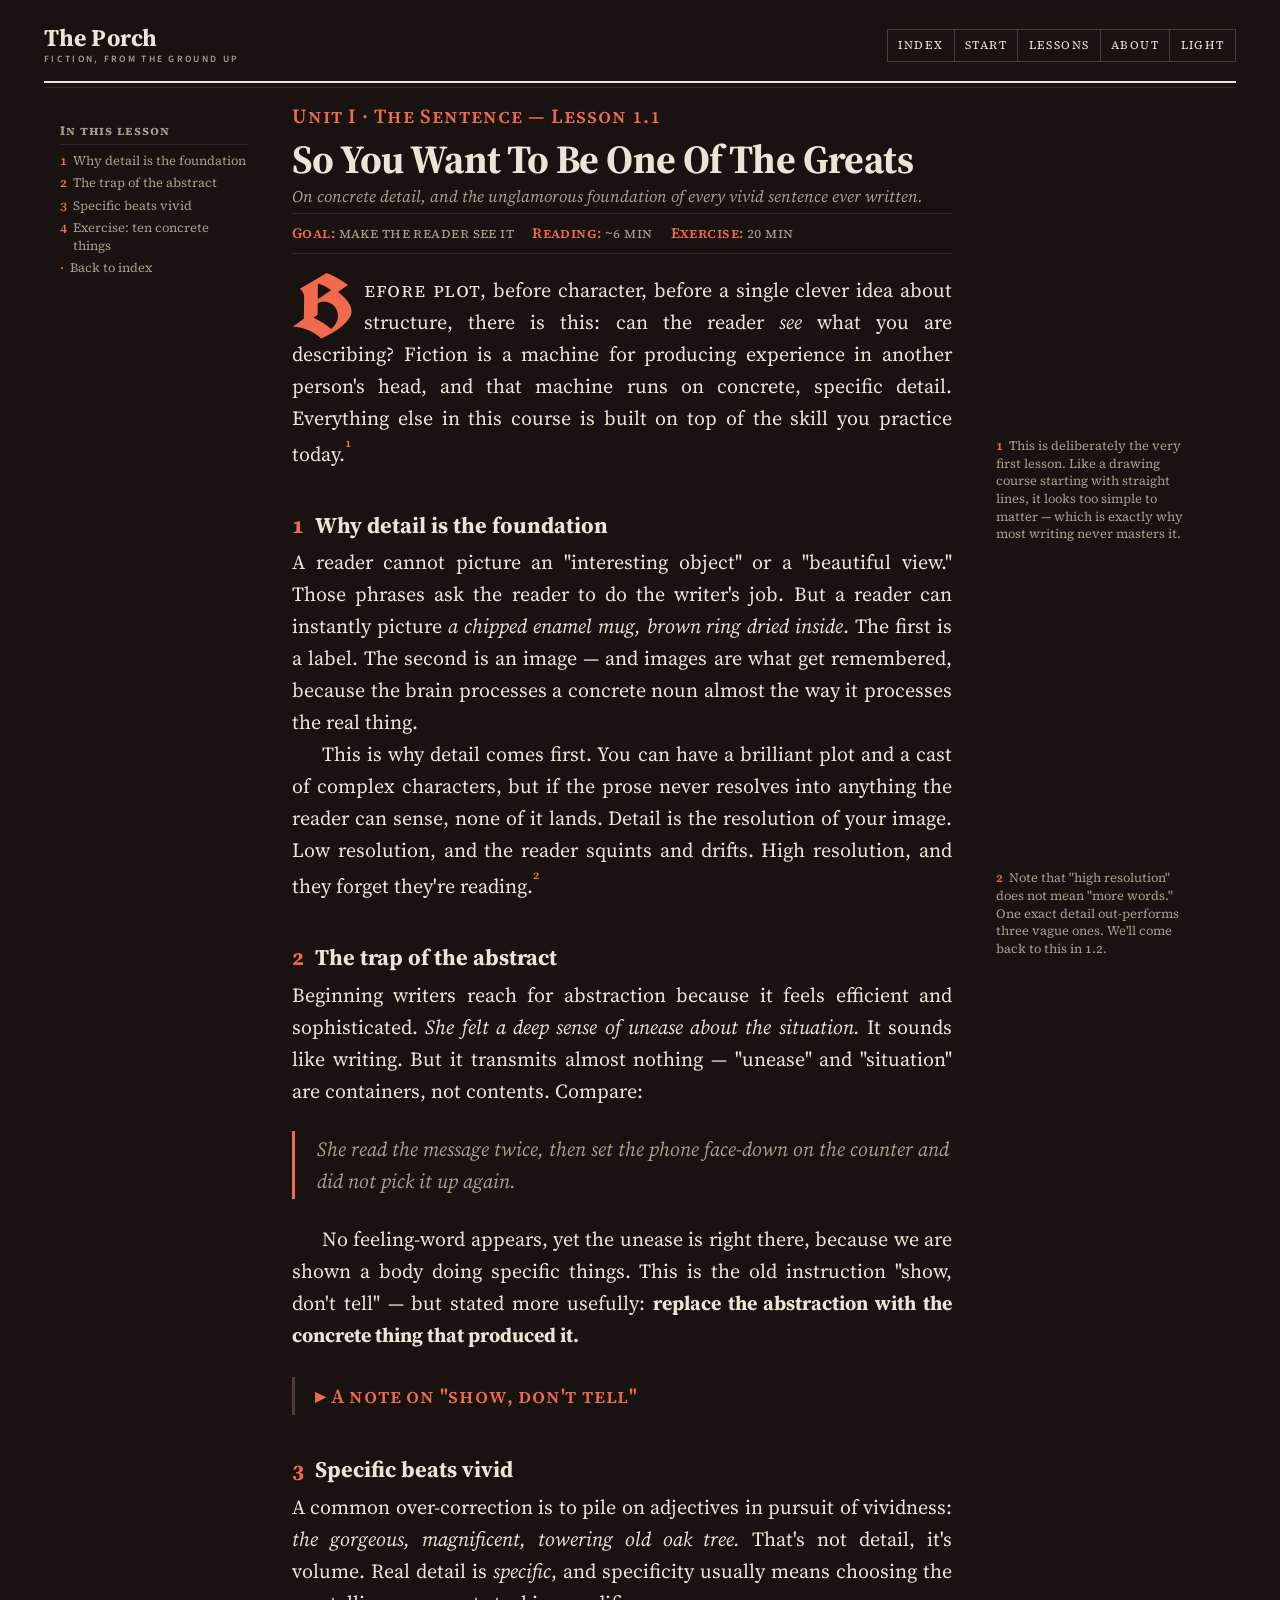
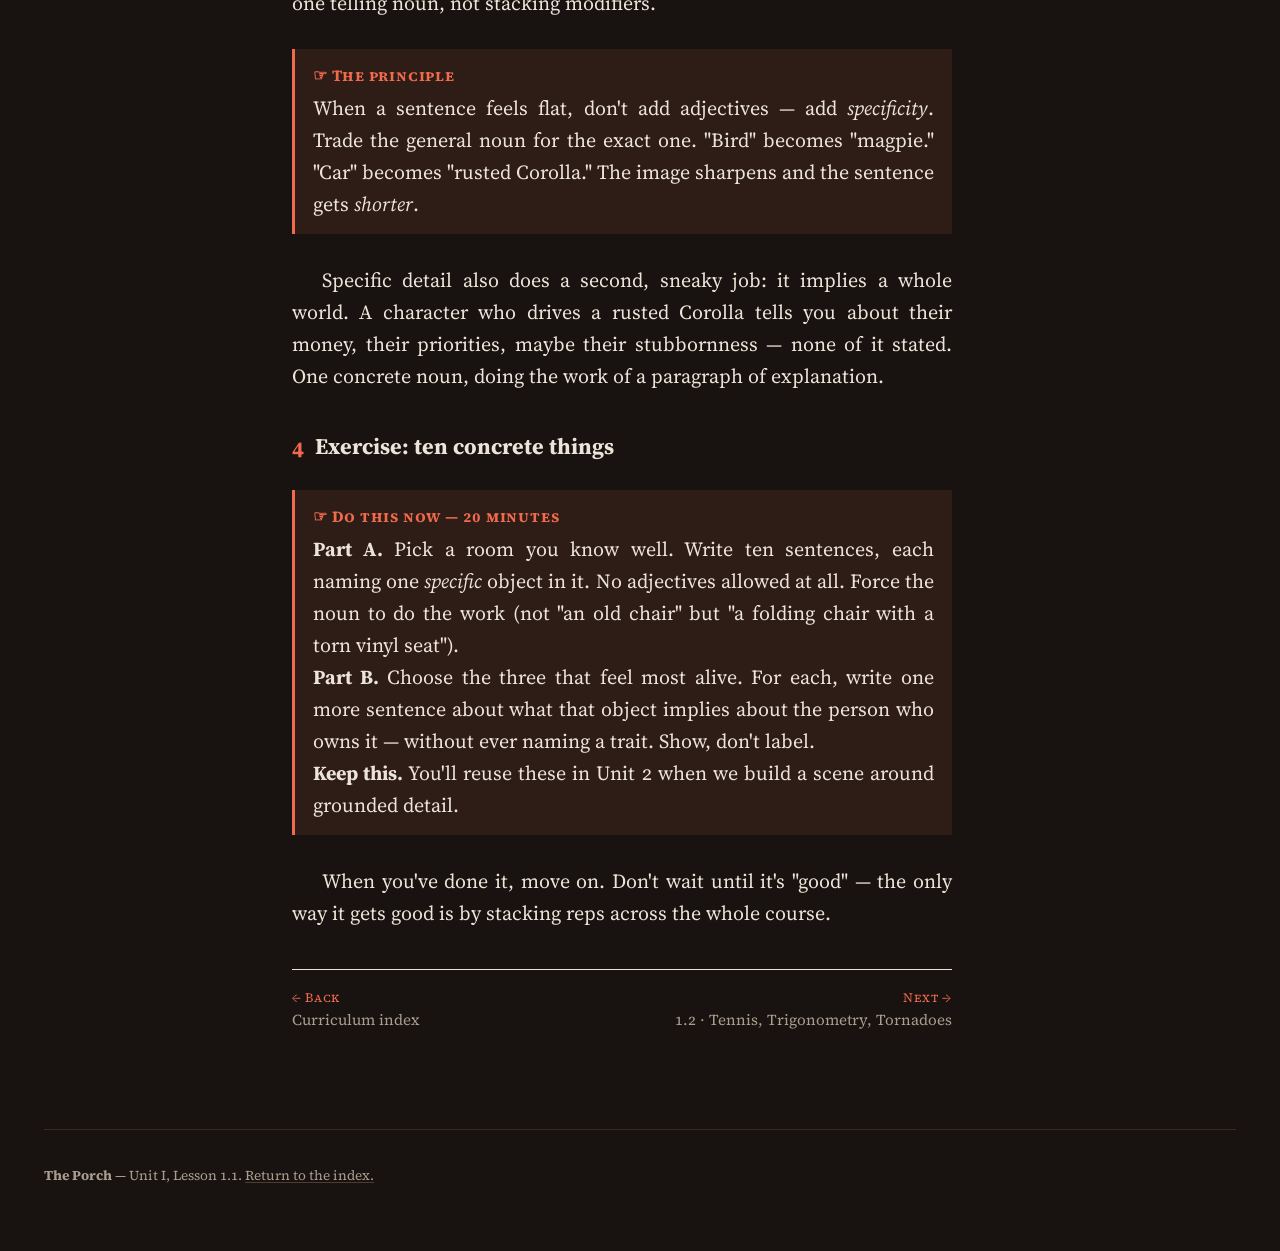
==== commit b1f00930: "Rebuild as 'The Porch': asymmetric Gwern layout, popups, dark default - Full asymmetric layout: stic" ====
--- a/lesson-1-1.html
+++ b/lesson-1-1.html
@@ -1,9 +1,9 @@
 <!DOCTYPE html>
-<html lang="en" data-theme="light">
+<html lang="en" data-theme="dark">
 <head>
   <meta charset="utf-8">
   <meta name="viewport" content="width=device-width, initial-scale=1">
-  <title>1.1 So You Want To Be One Of The Greats — The Workshop</title>
+  <title>1.1 So You Want To Be One Of The Greats — The Porch</title>
   <meta name="description" content="Lesson 1.1: why concrete, specific detail is the foundation of vivid fiction.">
   <link rel="stylesheet" href="style.css">
 </head>
@@ -11,16 +11,7 @@
   <div class="page">
 
     <header class="masthead">
-      <span class="monogram" aria-hidden="true">
-        <svg viewBox="0 0 100 100" fill="none" stroke="currentColor" stroke-width="4" stroke-linejoin="round" stroke-linecap="round">
-          <path d="M50 6 L78 64 Q50 86 22 64 Z" fill="currentColor" stroke="none"/>
-          <path d="M50 6 L78 64 Q50 86 22 64 Z"/>
-          <line x1="50" y1="30" x2="50" y2="70" stroke="#fbf8f3" stroke-width="3"/>
-          <circle cx="50" cy="58" r="6" fill="#fbf8f3" stroke="none"/>
-          <line x1="50" y1="86" x2="50" y2="96" stroke-width="3"/>
-        </svg>
-      </span>
-      <a class="wordmark" href="index.html">The Workshop<span class="sub">Fiction, from the ground up</span></a>
+      <a class="wordmark" href="index.html">The Porch<span class="sub">Fiction, from the ground up</span></a>
       <nav class="topnav">
         <a href="index.html">Index</a>
         <a href="lesson-1-1.html">Start</a>
@@ -32,126 +23,139 @@
     <hr class="masthead-rule">
     <hr class="masthead-rule thin">
 
-    <article>
-      <p class="flush"><span class="label-inline">Unit&nbsp;I · The Sentence — Lesson 1.1</span></p>
-      <h1>So You Want To Be One Of The Greats<span class="subtitle">On concrete detail, and the unglamorous foundation of every vivid sentence ever written.</span></h1>
+    <div class="shell">
 
-      <div class="lesson-meta">
-        <span><span class="accent">Goal:</span> make the reader see it</span>
-        <span><span class="accent">Reading:</span> ~6 min</span>
-        <span><span class="accent">Exercise:</span> 20 min</span>
-      </div>
+      <!-- LEFT CONTENTS RAIL (sticky, auto-feel numbering) --------------->
+      <aside class="toc-rail">
+        <div class="rail-title">In this lesson</div>
+        <ol>
+          <li><span class="rn">1</span><a href="#why">Why detail is the foundation</a></li>
+          <li><span class="rn">2</span><a href="#abstract">The trap of the abstract</a></li>
+          <li><span class="rn">3</span><a href="#specific">Specific beats vivid</a></li>
+          <li><span class="rn">4</span><a href="#exercise">Exercise: ten concrete things</a></li>
+          <li><span class="rn">·</span><a href="index.html">Back to index</a></li>
+        </ol>
+      </aside>
 
-      <!-- In-page table of contents -->
-      <nav class="toc">
-        <div class="toc-title">In this lesson</div>
-        <ol>
-          <li><a href="#why">Why detail is the foundation</a></li>
-          <li><a href="#abstract">The trap of the abstract</a></li>
-          <li><a href="#specific">Specific beats vivid</a></li>
-          <li><a href="#exercise">Exercise: ten concrete things</a></li>
-        </ol>
-      </nav>
+      <!-- CENTER COLUMN -------------------------------------------------->
+      <article class="lesson">
+        <p class="flush"><span class="label-inline">Unit&nbsp;I · The Sentence — Lesson 1.1</span></p>
+        <h1>So You Want To Be One Of The Greats<span class="subtitle">On concrete detail, and the unglamorous foundation of every vivid sentence ever written.</span></h1>
 
-      <p class="lede">Before plot, before character, before a single clever
-        idea about structure, there is this: can the reader <em>see</em> what
-        you are describing? Fiction is a machine for producing experience in
-        another person's head, and that machine runs on concrete, specific
-        detail. Everything else in this course is built on top of the skill you
-        practice today.<sup class="sn-num"></sup><span class="sidenote">This is
-        deliberately the very first lesson. Like a drawing course starting with
-        straight lines, it looks too simple to matter — which is exactly why
-        most writing never masters it.</span></p>
+        <div class="lesson-meta">
+          <span><span class="accent">Goal:</span> make the reader see it</span>
+          <span><span class="accent">Reading:</span> ~6 min</span>
+          <span><span class="accent">Exercise:</span> 20 min</span>
+        </div>
 
-      <h2 id="why">Why detail is the foundation</h2>
+        <p class="lede"><span class="runin">Before plot,</span> before character,
+          before a single clever idea about structure, there is this: can the
+          reader <em>see</em> what you are describing? Fiction is a machine for
+          producing experience in another person's head, and that machine runs on
+          concrete, specific detail. Everything else in this course is built on
+          top of the skill you practice today.<sup class="sn-num"></sup><span class="sidenote">This
+          is deliberately the very first lesson. Like a drawing course starting
+          with straight lines, it looks too simple to matter — which is exactly
+          why most writing never masters it.</span></p>
 
-      <p>A reader cannot picture an "interesting object" or a "beautiful view."
-        Those phrases ask the reader to do the writer's job. But a reader can
-        instantly picture <em>a chipped enamel mug, brown ring dried inside</em>.
-        The first is a label. The second is an image — and images are what get
-        remembered, because the brain processes a concrete noun almost the way
-        it processes the real thing.</p>
+        <h2 id="why">Why detail is the foundation</h2>
 
-      <p>This is why detail comes first. You can have a brilliant plot and a
-        cast of complex characters, but if the prose never resolves into
-        anything the reader can sense, none of it lands. Detail is the
-        resolution of your image. Low resolution, and the reader squints and
-        drifts. High resolution, and they forget they're reading.<sup class="sn-num"></sup><span class="sidenote">Note
-        that "high resolution" does not mean "more words." One exact detail
-        out-performs three vague ones. We'll come back to this in 1.2.</span></p>
+        <p>A reader cannot picture an "interesting object" or a "beautiful view."
+          Those phrases ask the reader to do the writer's job. But a reader can
+          instantly picture <em>a chipped enamel mug, brown ring dried inside</em>.
+          The first is a label. The second is an image — and images are what get
+          remembered, because the brain processes a concrete noun almost the way
+          it processes the real thing.</p>
 
-      <h2 id="abstract">The trap of the abstract</h2>
+        <p>This is why detail comes first. You can have a brilliant plot and a
+          cast of complex characters, but if the prose never resolves into
+          anything the reader can sense, none of it lands. Detail is the
+          resolution of your image. Low resolution, and the reader squints and
+          drifts. High resolution, and they forget they're reading.<sup class="sn-num"></sup><span class="sidenote">Note
+          that "high resolution" does not mean "more words." One exact detail
+          out-performs three vague ones. We'll come back to this in 1.2.</span></p>
 
-      <p>Beginning writers reach for abstraction because it feels efficient and
-        sophisticated. <em>She felt a deep sense of unease about the situation.</em>
-        It sounds like writing. But it transmits almost nothing — "unease" and
-        "situation" are containers, not contents. Compare:</p>
+        <h2 id="abstract">The trap of the abstract</h2>
 
-      <blockquote>She read the message twice, then set the phone face-down on
-        the counter and did not pick it up again.</blockquote>
+        <p>Beginning writers reach for abstraction because it feels efficient and
+          sophisticated. <em>She felt a deep sense of unease about the situation.</em>
+          It sounds like writing. But it transmits almost nothing — "unease" and
+          "situation" are containers, not contents. Compare:</p>
 
-      <p>No feeling-word appears, yet the unease is right there, because we are
-        shown a body doing specific things. This is the old instruction "show,
-        don't tell" — but stated more usefully: <strong>replace the abstraction
-        with the concrete thing that produced it.</strong></p>
+        <blockquote>She read the message twice, then set the phone face-down on
+          the counter and did not pick it up again.</blockquote>
 
-      <h2 id="specific">Specific beats vivid</h2>
+        <p>No feeling-word appears, yet the unease is right there, because we are
+          shown a body doing specific things. This is the old instruction "show,
+          don't tell" — but stated more usefully: <strong>replace the abstraction
+          with the concrete thing that produced it.</strong></p>
 
-      <p>A common over-correction is to pile on adjectives in pursuit of
-        vividness: <em>the gorgeous, magnificent, towering old oak tree.</em>
-        That's not detail, it's volume. Real detail is <em>specific</em>, and
-        specificity usually means choosing the one telling noun, not stacking
-        modifiers.</p>
+        <details class="aside">
+          <summary>A note on "show, don't tell"</summary>
+          <p>The rule is overstated — sometimes telling is exactly right, and
+            efficient. The useful version isn't "never tell," it's "don't tell
+            the reader a <em>feeling</em> when showing them the <em>cause</em>
+            would make them feel it themselves."</p>
+        </details>
 
-      <div class="callout">
-        <div class="callout-label">The principle</div>
-        <p>When a sentence feels flat, don't add adjectives — add
-          <em>specificity</em>. Trade the general noun for the exact one.
-          "Bird" becomes "magpie." "Car" becomes "rusted Corolla." The image
-          sharpens and the sentence gets <em>shorter</em>.</p>
-      </div>
+        <h2 id="specific">Specific beats vivid</h2>
 
-      <p>Specific detail also does a second, sneaky job: it implies a whole
-        world. A character who drives a rusted Corolla tells you about their
-        money, their priorities, maybe their stubbornness — none of it stated.
-        One concrete noun, doing the work of a paragraph of explanation.</p>
+        <p>A common over-correction is to pile on adjectives in pursuit of
+          vividness: <em>the gorgeous, magnificent, towering old oak tree.</em>
+          That's not detail, it's volume. Real detail is <em>specific</em>, and
+          specificity usually means choosing the one telling noun, not stacking
+          modifiers.</p>
 
-      <h2 id="exercise">Exercise: ten concrete things</h2>
+        <div class="callout">
+          <div class="callout-label">The principle</div>
+          <p>When a sentence feels flat, don't add adjectives — add
+            <em>specificity</em>. Trade the general noun for the exact one.
+            "Bird" becomes "magpie." "Car" becomes "rusted Corolla." The image
+            sharpens and the sentence gets <em>shorter</em>.</p>
+        </div>
 
-      <div class="callout exercise">
-        <div class="callout-label">Do this now — 20 minutes</div>
-        <p><strong>Part A.</strong> Pick a room you know well. Write ten
-          sentences, each naming one <em>specific</em> object in it. No
-          adjectives allowed at all. Force the noun to do the work
-          (not "an old chair" but "a folding chair with a torn vinyl seat").</p>
-        <p><strong>Part B.</strong> Choose the three that feel most alive. For
-          each, write one more sentence about what that object implies about the
-          person who owns it — without ever naming a trait. Show, don't label.</p>
-        <p><strong>Keep this.</strong> You'll reuse these in Unit 2 when we build
-          a scene around grounded detail.</p>
-      </div>
+        <p>Specific detail also does a second, sneaky job: it implies a whole
+          world. A character who drives a rusted Corolla tells you about their
+          money, their priorities, maybe their stubbornness — none of it stated.
+          One concrete noun, doing the work of a paragraph of explanation.</p>
 
-      <p>When you've done it, move on. Don't wait until it's "good" — the only
-        way it gets good is by stacking reps across the whole course.</p>
+        <h2 id="exercise">Exercise: ten concrete things</h2>
 
-      <!-- Prev / next navigation -->
-      <nav class="pager">
-        <a class="prev" href="index.html">
-          <span class="dir">← Back</span>
-          Curriculum overview
-        </a>
-        <a class="next" href="lesson-1-1.html">
-          <span class="dir">Next →</span>
-          1.2 · Tennis, Trigonometry, Tornadoes
-        </a>
-      </nav>
+        <div class="callout exercise">
+          <div class="callout-label">Do this now — 20 minutes</div>
+          <p><strong>Part A.</strong> Pick a room you know well. Write ten
+            sentences, each naming one <em>specific</em> object in it. No
+            adjectives allowed at all. Force the noun to do the work
+            (not "an old chair" but "a folding chair with a torn vinyl seat").</p>
+          <p><strong>Part B.</strong> Choose the three that feel most alive. For
+            each, write one more sentence about what that object implies about the
+            person who owns it — without ever naming a trait. Show, don't label.</p>
+          <p><strong>Keep this.</strong> You'll reuse these in Unit 2 when we build
+            a scene around grounded detail.</p>
+        </div>
 
-    </article>
+        <p>When you've done it, move on. Don't wait until it's "good" — the only
+          way it gets good is by stacking reps across the whole course.</p>
+
+        <nav class="pager">
+          <a class="prev" href="index.html">
+            <span class="dir">← Back</span>
+            Curriculum index
+          </a>
+          <a class="next lpop" href="lesson-1-1.html"
+             data-title="1.2 · Tennis, Trigonometry, Tornadoes"
+             data-status="Draft"
+             data-note="Rhythm, cadence, and the music of varying your sentence length.">
+            <span class="dir">Next →</span>
+            1.2 · Tennis, Trigonometry, Tornadoes
+          </a>
+        </nav>
+
+      </article>
+    </div>
 
     <footer class="site-footer">
-      <div class="page" style="padding:0;">
-        <p><strong>The Workshop</strong> — Unit I, Lesson 1.1. <a href="index.html">Return to the index.</a></p>
-      </div>
+      <p><strong>The Porch</strong> — Unit I, Lesson 1.1. <a href="index.html">Return to the index.</a></p>
     </footer>
 
   </div>
--- a/style.css
+++ b/style.css
@@ -1,15 +1,17 @@
 /* =========================================================================
-   Fiction Writing Curriculum — stylesheet
+   The Porch — a fiction writing curriculum
    -------------------------------------------------------------------------
-   Brief: Gwern.net's dense, literary typography & functionality (serif,
-   justified, indented paragraphs, sidenotes, dropcaps, smallcaps section
-   labels, boxed nav, monogram, dark mode) in Drawabox's warm cream +
-   red-orange palette. No cards, no badges, no "landing page" — an index.
-
-   Everything tweakable lives in :root below.
-   ========================================================================= */
-
-@import url('https://fonts.googleapis.com/css2?family=Source+Serif+4:ital,opsz,wght@0,8..60,400;0,8..60,600;0,8..60,700;1,8..60,400;1,8..60,600&family=Source+Sans+3:wght@400;600;700&family=Source+Code+Pro:wght@400;600&display=swap');
+   Gwern.net's structure & functionality (asymmetric layout with a sticky
+   contents rail on the left + margin notes on the right, dense justified
+   indented prose, ornamental dropcap with a small-caps run-in, sidenotes,
+   hover link-popups, collapsible asides, link-type icons, typographic
+   ornaments, dark-by-default) in Drawabox's warm cream + red-orange palette.
+
+   No drawn logos or graphics — ornaments are real typographic glyphs (⁂ ☞),
+   the way Gwern does it. Everything tweakable lives in :root.
+   ========================================================================= */
+
+@import url('https://fonts.googleapis.com/css2?family=Source+Serif+4:ital,opsz,wght@0,8..60,400;0,8..60,600;0,8..60,700;1,8..60,400;1,8..60,600&family=Source+Sans+3:wght@400;600;700&family=Source+Code+Pro:wght@400;600&family=UnifrakturCook:wght@700&display=swap');
 
 /* =========================================================================
    1. DESIGN TOKENS
@@ -18,40 +20,43 @@
   --font-serif: "Source Serif 4", "Source Serif Pro", Georgia, "Times New Roman", serif;
   --font-sans:  "Source Sans 3", "Source Sans Pro", system-ui, sans-serif;
   --font-mono:  "Source Code Pro", "SF Mono", Menlo, monospace;
+  --font-drop:  "UnifrakturCook", "Source Serif 4", serif;  /* ornamental initial */
 
   --text-size: 20px;
   --line-height: 1.6;
-  --measure: 660px;      /* reading column width */
-  --page-max: 1160px;    /* total incl. sidenote gutter */
-
-  /* Drawabox warmth over Gwern structure */
+  --measure: 660px;      /* reading column */
+  --rail: 188px;         /* left contents rail */
+  --gutter: 224px;       /* right margin for sidenotes */
+
+  /* Light (Drawabox paper) — available via the toggle */
   --bg:          #fbf8f3;
   --bg-raised:   #fffdf9;
   --text:        #1c1a17;
   --text-soft:   #6b655b;
   --rule:        #e1dacd;
   --rule-strong: #cabfad;
-
-  --accent:        #d8472b;  /* Drawabox red-orange */
+  --accent:        #d8472b;
   --accent-dark:   #b3361e;
   --accent-tint:   #f8ebe4;
-
   --link:        #1c1a17;
   --link-hover:  #d8472b;
-}
-
+  --shadow: rgba(40,28,18,.16);
+}
+
+/* Dark — WARM near-black brown (not neutral gray). This is the default. */
 :root[data-theme="dark"] {
-  --bg:          #19120f;
+  --bg:          #181210;
   --bg-raised:   #221813;
   --text:        #ece4d8;
   --text-soft:   #a99e8d;
-  --rule:        #3a2c24;
+  --rule:        #382a22;
   --rule-strong: #503c31;
   --accent:        #f06a4d;
   --accent-dark:   #f8856b;
   --accent-tint:   #2e1d16;
   --link:        #ece4d8;
   --link-hover:  #f06a4d;
+  --shadow: rgba(0,0,0,.5);
 }
 
 /* =========================================================================
@@ -84,279 +89,237 @@
 }
 a:hover { color: var(--link-hover); text-decoration-color: var(--link-hover); }
 
-/* =========================================================================
-   3. PAGE FRAME + MASTHEAD (monogram + boxed nav, Gwern-style)
-   ========================================================================= */
-.page { max-width: var(--page-max); margin: 0 auto; padding: 0 24px; }
+/* link-type icon: outbound links get a small ↗ (Gwern-style), scoped to prose */
+article a[href^="http"]::after,
+.toc-rail a[href^="http"]::after {
+  content: "\2197";
+  font-size: .62em; vertical-align: .35em;
+  margin-left: .12em; color: var(--accent);
+}
+
+/* =========================================================================
+   3. MASTHEAD (text wordmark + boxed nav; no logo graphic)
+   ========================================================================= */
+.page { max-width: 1240px; margin: 0 auto; padding: 0 24px; }
 
 .masthead {
-  display: flex;
-  align-items: center;
-  gap: 22px;
-  padding: 26px 0 18px;
-}
-/* hand-drawn monogram sits left, like Gwern's blackletter G */
-.monogram { flex: 0 0 auto; width: 62px; height: 62px; color: var(--accent); }
-.monogram svg { width: 100%; height: 100%; display: block; }
-
+  display: flex; align-items: center; gap: 22px;
+  padding: 26px 0 16px;
+}
 .masthead .wordmark {
   font-family: var(--font-serif);
-  font-weight: 700;
-  font-size: 1.35rem;
-  letter-spacing: .01em;
-  text-decoration: none;
-  color: var(--text);
-  margin-right: auto;
-  line-height: 1.05;
+  font-weight: 700; font-size: 1.5rem; letter-spacing: .005em;
+  text-decoration: none; color: var(--text); margin-right: auto; line-height: 1.04;
 }
 .masthead .wordmark .sub {
-  display: block;
-  font-family: var(--font-sans);
-  font-weight: 600;
-  font-size: .62rem;
-  text-transform: uppercase;
-  letter-spacing: .22em;
-  color: var(--text-soft);
-  margin-top: 3px;
-}
-
-/* boxed uppercase nav, butted together like the reference */
+  display: block; font-family: var(--font-sans); font-weight: 600;
+  font-size: .6rem; text-transform: uppercase; letter-spacing: .24em;
+  color: var(--text-soft); margin-top: 4px;
+}
 .topnav { display: flex; flex-wrap: wrap; }
-.topnav a {
-  font-family: var(--font-serif);
-  text-transform: uppercase;
-  letter-spacing: .12em;
-  font-size: .72rem;
-  text-decoration: none;
-  color: var(--text);
-  border: 1px solid var(--rule-strong);
-  margin-left: -1px;          /* collapse shared borders */
-  padding: .55em .9em;
-  white-space: nowrap;
-}
-.topnav a:hover { color: #fff; background: var(--accent); border-color: var(--accent); position: relative; z-index: 1; }
-.topnav button.theme-toggle {
-  font: inherit;
-  font-family: var(--font-serif);
-  text-transform: uppercase;
-  letter-spacing: .12em;
-  font-size: .72rem;
-  color: var(--text);
-  background: transparent;
-  border: 1px solid var(--rule-strong);
-  margin-left: -1px;
-  padding: .55em .9em;
-  cursor: pointer;
-}
-.topnav button.theme-toggle:hover { color: #fff; background: var(--accent); border-color: var(--accent); }
-
+.topnav a, .topnav button.theme-toggle {
+  font-family: var(--font-serif); text-transform: uppercase; letter-spacing: .12em;
+  font-size: .72rem; text-decoration: none; color: var(--text);
+  border: 1px solid var(--rule-strong); margin-left: -1px; padding: .55em .9em;
+  white-space: nowrap; background: transparent; cursor: pointer;
+}
+.topnav a:hover, .topnav button.theme-toggle:hover {
+  color: #fff; background: var(--accent); border-color: var(--accent);
+  position: relative; z-index: 1;
+}
 .masthead-rule { border: 0; border-top: 2px solid var(--text); margin: 0 0 4px; }
 .masthead-rule.thin { border-top: 1px solid var(--rule); }
 
 /* =========================================================================
-   4. ARTICLE / READING COLUMN
-   ========================================================================= */
-article {
-  max-width: var(--measure);
-  margin: 0 auto;
-  padding: 24px 0 70px;
-  counter-reset: sidenote;
-}
-
-/* Dense, justified, book-style indented paragraphs (no inter-para gaps) */
-article p {
-  text-align: justify;
-  hyphens: auto;
-  margin: 0;
-  text-indent: 1.5em;
-}
-article p + p { margin-top: 0; }
-/* first paragraph of a section & special paragraphs are flush-left */
+   4. THE ASYMMETRIC SHELL  (rail | text | margin)
+   ========================================================================= */
+.shell {
+  display: grid;
+  grid-template-columns: var(--rail) minmax(0, var(--measure)) var(--gutter);
+  justify-content: center;
+  gap: 44px;
+  align-items: start;
+}
+
+/* Left contents rail — sticky, quiet, small-caps */
+.toc-rail {
+  grid-column: 1;
+  position: sticky; top: 20px;
+  font-size: .8rem; line-height: 1.45;
+  padding-top: 30px;
+}
+.toc-rail .rail-title {
+  font-variant: small-caps; letter-spacing: .07em; font-weight: 700;
+  color: var(--text-soft); border-bottom: 1px solid var(--rule);
+  padding-bottom: .3em; margin-bottom: .55em;
+}
+.toc-rail ol { list-style: none; margin: 0; padding: 0; }
+.toc-rail li { margin: .28em 0; display: flex; gap: .45em; align-items: baseline; }
+.toc-rail .rn { color: var(--accent); font-variant-numeric: tabular-nums; font-weight: 600; }
+.toc-rail a { text-decoration: none; color: var(--text-soft); }
+.toc-rail a:hover { color: var(--accent); }
+
+/* =========================================================================
+   5. ARTICLE / READING COLUMN
+   ========================================================================= */
+article { grid-column: 2; padding: 8px 0 64px; counter-reset: sidenote sec; }
+
+article p { text-align: justify; hyphens: auto; margin: 0; text-indent: 1.5em; }
 article > p:first-of-type,
 article h1 + p, article h2 + p, article h3 + p,
 p.lede, p.flush, .callout p, .label-lead { text-indent: 0; }
-/* a little air after special blocks */
-p.lede { margin-bottom: .4em; }
+p.lede { margin-bottom: .45em; }
 
 h1, h2, h3, h4 { font-family: var(--font-serif); line-height: 1.15; font-weight: 700; }
 h1 { font-size: 2.5rem; margin: .1em 0 .1em; letter-spacing: -0.015em; }
 h1 .subtitle {
-  display: block; font-size: 1.05rem; font-weight: 400; font-style: italic;
-  color: var(--text-soft); letter-spacing: 0; margin-top: .25em;
-}
-
-/* SECTION HEAD: small-caps + hairline rule under it (the Gwern signature) */
+  display: block; font-size: 1.02rem; font-weight: 400; font-style: italic;
+  color: var(--text-soft); letter-spacing: 0; margin-top: .3em;
+}
+
+/* auto-numbered headings inside lessons (1, 2, 3 …) */
+article.lesson h2 { counter-increment: sec; }
+article.lesson h2::before {
+  content: counter(sec) "\2002"; color: var(--accent); font-weight: 700;
+}
+
+/* small-caps section head with a hairline rule */
 .section-head {
-  font-variant: small-caps;
-  letter-spacing: .03em;
-  font-size: 1.45rem;
-  margin: 2.2em 0 .2em;
-  padding-bottom: .15em;
-  border-bottom: 1px solid var(--text);
-}
-.section-head::after { content: ""; }
-
-/* inline small-caps labels: NAVIGATION:  FEATURES:  HOW THIS WORKS: */
-.label-inline {
-  font-variant: small-caps;
-  letter-spacing: .05em;
-  font-weight: 600;
-  color: var(--accent);
-}
+  font-variant: small-caps; letter-spacing: .03em; font-size: 1.45rem;
+  margin: 2.2em 0 .2em; padding-bottom: .15em; border-bottom: 1px solid var(--text);
+}
+h2:not(.section-head) { font-size: 1.4rem; margin: 1.9em 0 .35em; }
+h3 { font-size: 1.16rem; margin: 1.5em 0 .3em; }
+
+/* inline small-caps labels (NAVIGATION:  FEATURES:) */
+.label-inline { font-variant: small-caps; letter-spacing: .05em; font-weight: 600; color: var(--accent); }
 .label-lead { margin: 1em 0 0; }
-
 .smallcaps { font-variant: small-caps; letter-spacing: .03em; }
 
-/* Dropcap */
+/* ornamental dropcap + small-caps run-in (the classic book opening) */
 p.lede::first-letter {
-  font-weight: 700;
-  float: left;
-  font-size: 3.5em;
-  line-height: .7;
-  padding: .04em .08em 0 0;
-  color: var(--accent);
-}
+  font-family: var(--font-drop); font-weight: 700;
+  float: left; font-size: 4.4em; line-height: .66;
+  padding: .04em .09em 0 0; margin-right: .02em; color: var(--accent);
+}
+.runin { font-variant: small-caps; letter-spacing: .03em; }
 
 blockquote {
-  margin: 1.2em 0; padding: .1em 0 .1em 1.1em;
-  border-left: 3px solid var(--accent);
+  margin: 1.2em 0; padding: .1em 0 .1em 1.1em; border-left: 3px solid var(--accent);
   color: var(--text-soft); font-style: italic; text-indent: 0;
 }
 blockquote p { text-indent: 0; text-align: left; }
 
 code, pre { font-family: var(--font-mono); font-size: .85em; }
-pre {
-  background: var(--bg-raised); border: 1px solid var(--rule);
-  padding: 14px 16px; overflow-x: auto; text-indent: 0;
-}
+pre { background: var(--bg-raised); border: 1px solid var(--rule); padding: 14px 16px; overflow-x: auto; text-indent: 0; }
 hr { border: 0; border-top: 1px solid var(--rule); margin: 2em 0; }
 
-/* =========================================================================
-   5. SIDENOTES — Gwern's signature.  Usage:
-        text<sup class="sn-num"></sup><span class="sidenote">the note</span>
+/* typographic ornament divider (asterism) — not a drawn graphic */
+.asterism { text-align: center; color: var(--accent); font-size: 1.05rem; letter-spacing: .5em; margin: 1.9em 0; text-indent: 0; }
+
+/* =========================================================================
+   6. SIDENOTES (float into the right gutter)
    ========================================================================= */
 .sn-num { color: var(--accent); font-weight: 600; }
-.sn-num::before {
-  counter-increment: sidenote; content: counter(sidenote);
-  font-size: .7em; vertical-align: super;
-}
+.sn-num::before { counter-increment: sidenote; content: counter(sidenote); font-size: .7em; vertical-align: super; }
 .sidenote {
-  float: right; clear: right; width: 215px;
-  margin: .25em -255px .7em 0;
-  font-size: .8rem; line-height: 1.38; text-align: left;
-  text-indent: 0; color: var(--text-soft); hyphens: none;
-}
-.sidenote::before { content: counter(sidenote) " "; color: var(--accent); font-weight: 600; }
-
-/* =========================================================================
-   6. ORNAMENTS (hand-drawn SVG dividers / emblems — the "indie" signal)
-   ========================================================================= */
-.ornament { display: block; width: 120px; height: 24px; margin: 1.6em auto; color: var(--accent); opacity: .85; }
-.ornament svg { width: 100%; height: 100%; }
-
-.banner {
-  width: 100%; height: auto; display: block;
-  margin: .4em 0 1.4em; color: var(--accent);
-  border-top: 1px solid var(--rule); border-bottom: 1px solid var(--rule);
-}
-
-/* =========================================================================
-   7. CURRICULUM INDEX (replaces the old cards entirely)
-   ========================================================================= */
-.unit-block { margin: 1.6em 0 1.9em; }
-.unit-head {
-  font-size: 1.18rem; font-weight: 700; margin: 0 0 .1em;
-  display: flex; align-items: baseline; gap: .55em;
-}
-.unit-tag {
-  font-variant: small-caps; letter-spacing: .06em;
-  font-size: .92rem; font-weight: 700; color: var(--accent);
-}
-.unit-note { color: var(--text-soft); font-style: italic; margin: 0 0 .5em !important; text-indent: 0 !important; font-size: .95rem; }
+  float: right; clear: right; width: 200px;
+  margin: .25em calc(-1 * (var(--gutter) + 20px)) .7em 0;
+  font-size: .8rem; line-height: 1.38; text-align: left; text-indent: 0;
+  color: var(--text-soft); hyphens: none;
+}
+.sidenote::before { content: counter(sidenote) "\2002"; color: var(--accent); font-weight: 600; }
+
+/* =========================================================================
+   7. COLLAPSIBLE ASIDE (native <details>, Gwern-style)
+   ========================================================================= */
+details.aside { margin: 1.3em 0; border-left: 3px solid var(--rule-strong); padding: .15em 0 .15em 1em; text-indent: 0; }
+details.aside summary {
+  cursor: pointer; list-style: none; font-variant: small-caps; letter-spacing: .04em;
+  color: var(--accent); font-weight: 600;
+}
+details.aside summary::-webkit-details-marker { display: none; }
+details.aside summary::before { content: "\25B8\00A0"; }      /* ▸ */
+details.aside[open] summary::before { content: "\25BE\00A0"; } /* ▾ */
+details.aside p { text-indent: 0; margin-top: .4em; }
+
+/* =========================================================================
+   8. HOVER LINK-POPUPS (built by script.js)
+   ========================================================================= */
+.lpop { text-decoration-style: dotted; }
+.popup {
+  position: absolute; z-index: 60; display: none; max-width: 300px;
+  background: var(--bg-raised); border: 1px solid var(--rule-strong);
+  border-left: 3px solid var(--accent); padding: 10px 13px;
+  font-size: .82rem; line-height: 1.42; color: var(--text);
+  box-shadow: 0 8px 28px var(--shadow);
+  opacity: 0; transform: translateY(4px);
+  transition: opacity .12s ease, transform .12s ease; pointer-events: none;
+}
+.popup.show { opacity: 1; transform: none; pointer-events: auto; }
+.popup .pt { font-weight: 700; display: block; }
+.popup .ps { font-variant: small-caps; letter-spacing: .04em; color: var(--accent); font-size: .78rem; }
+.popup .pn { color: var(--text-soft); margin-top: 4px; display: block; }
+
+/* =========================================================================
+   9. CURRICULUM INDEX (homepage)
+   ========================================================================= */
+.unit-block { margin: 1.5em 0 1.8em; }
+.unit-head { font-size: 1.16rem; font-weight: 700; margin: 0 0 .1em; display: flex; align-items: baseline; gap: .55em; }
+.unit-tag { font-variant: small-caps; letter-spacing: .06em; font-size: .9rem; font-weight: 700; color: var(--accent); }
+.unit-note { color: var(--text-soft); font-style: italic; margin: 0 0 .5em !important; text-indent: 0 !important; font-size: .94rem; }
 
 .index-list { list-style: none; margin: 0; padding: 0; }
-.index-list li {
-  padding: .28em 0;
-  border-bottom: 1px dotted var(--rule);
-  display: flex; align-items: baseline; gap: .6em;
-}
+.index-list li { padding: .3em 0; border-bottom: 1px dotted var(--rule); display: flex; align-items: baseline; gap: .6em; }
 .index-list li:last-child { border-bottom: 0; }
-.index-list .lx {
-  font-variant-numeric: tabular-nums; color: var(--accent);
-  font-weight: 600; font-size: .85rem; min-width: 2.4em;
-}
+.index-list .lx { font-variant-numeric: tabular-nums; color: var(--accent); font-weight: 600; font-size: .85rem; min-width: 2.4em; }
 .index-list a { text-decoration: none; color: var(--text); font-weight: 600; }
 .index-list a:hover { color: var(--accent); }
 .index-list .ix-note { color: var(--text-soft); font-style: italic; font-size: .9rem; }
 .index-list .soon {
-  margin-left: auto; font-family: var(--font-sans); font-size: .62rem;
-  text-transform: uppercase; letter-spacing: .08em; color: var(--text-soft);
-  border: 1px solid var(--rule-strong); padding: 1px 6px; white-space: nowrap;
-}
-
-/* =========================================================================
-   8. CALLOUT / EXERCISE (kept for lessons, restyled to be flatter)
-   ========================================================================= */
-.callout {
-  border-left: 3px solid var(--accent);
-  background: var(--accent-tint);
-  padding: 14px 18px; margin: 1.5em 0; text-indent: 0;
-}
-.callout .callout-label {
-  font-variant: small-caps; letter-spacing: .05em;
-  font-size: .95rem; font-weight: 700; color: var(--accent); margin-bottom: .25em;
-}
+  margin-left: auto; font-family: var(--font-sans); font-size: .62rem; text-transform: uppercase;
+  letter-spacing: .08em; color: var(--text-soft); border: 1px solid var(--rule-strong); padding: 1px 6px; white-space: nowrap;
+}
+
+/* =========================================================================
+   10. CALLOUT / EXERCISE
+   ========================================================================= */
+.callout { border-left: 3px solid var(--accent); background: var(--accent-tint); padding: 14px 18px; margin: 1.5em 0; text-indent: 0; }
+.callout .callout-label { font-variant: small-caps; letter-spacing: .05em; font-size: .98rem; font-weight: 700; color: var(--accent); margin-bottom: .25em; }
+.callout .callout-label::before { content: "\261E\00A0"; }  /* ☞ manicule */
 .callout p { text-indent: 0; }
 .callout p:last-child { margin-bottom: 0; }
 
 /* =========================================================================
-   9. TABLE OF CONTENTS (lesson pages)
-   ========================================================================= */
-.toc { border-top: 1px solid var(--text); border-bottom: 1px solid var(--text); padding: 12px 0; margin: 1.4em 0 1.8em; text-indent: 0; }
-.toc .toc-title { font-variant: small-caps; letter-spacing: .05em; font-weight: 700; color: var(--text-soft); margin-bottom: .3em; font-size: .95rem; }
-.toc ol { margin: 0; padding-left: 1.4em; columns: 2; column-gap: 2em; }
-.toc li { margin: .15em 0; }
-.toc a { text-decoration: none; color: var(--text); }
-.toc a:hover { color: var(--accent); }
-
-/* =========================================================================
-   10. LESSON META + PAGER + FOOTER
+   11. LESSON META + PAGER + FOOTER
    ========================================================================= */
 .lesson-meta {
-  font-variant: small-caps; letter-spacing: .03em;
-  font-size: .9rem; color: var(--text-soft);
-  display: flex; gap: 18px; flex-wrap: wrap;
-  border-top: 1px solid var(--rule); border-bottom: 1px solid var(--rule);
+  font-variant: small-caps; letter-spacing: .03em; font-size: .9rem; color: var(--text-soft);
+  display: flex; gap: 18px; flex-wrap: wrap; border-top: 1px solid var(--rule); border-bottom: 1px solid var(--rule);
   padding: 8px 0; margin: .5em 0 1.4em; text-indent: 0;
 }
 .lesson-meta .accent { color: var(--accent); font-weight: 600; }
 
-.pager {
-  display: flex; justify-content: space-between; gap: 16px;
-  margin-top: 2.6em; padding-top: 1.2em; border-top: 1px solid var(--text);
-  font-size: .95rem; text-indent: 0;
-}
+.pager { display: flex; justify-content: space-between; gap: 16px; margin-top: 2.6em; padding-top: 1.2em; border-top: 1px solid var(--text); font-size: .95rem; text-indent: 0; }
 .pager a { text-decoration: none; color: var(--text-soft); max-width: 46%; }
 .pager a:hover { color: var(--accent); }
 .pager .dir { display: block; font-variant: small-caps; letter-spacing: .05em; font-size: .8rem; color: var(--accent); }
 .pager .next { text-align: right; margin-left: auto; }
 
-.site-footer {
-  border-top: 1px solid var(--rule); margin-top: 36px; padding: 22px 0 50px;
-  font-size: .85rem; color: var(--text-soft); text-indent: 0;
-}
+.site-footer { border-top: 1px solid var(--rule); margin-top: 32px; padding: 22px 0 50px; font-size: .85rem; color: var(--text-soft); text-indent: 0; }
 .site-footer p { text-indent: 0; text-align: left; }
 .site-footer a { color: var(--text-soft); }
 
 /* =========================================================================
-   11. RESPONSIVE
+   12. RESPONSIVE — collapse the rails on narrow screens
    ========================================================================= */
 @media (max-width: 1080px) {
+  .shell { display: block; max-width: var(--measure); margin: 0 auto; }
+  .toc-rail { position: static; padding-top: 0; margin-bottom: 1.4em; border: 1px solid var(--rule); padding: 12px 16px; }
+  article { padding-top: 0; }
   .sidenote {
-    float: none; width: auto; display: block;
-    margin: .7em 0; padding: 9px 13px;
-    background: var(--bg-raised);
-    border-left: 3px solid var(--accent); text-indent: 0;
+    float: none; width: auto; display: block; margin: .7em 0; padding: 9px 13px;
+    background: var(--bg-raised); border-left: 3px solid var(--accent); text-indent: 0;
   }
 }
 @media (max-width: 640px) {
@@ -364,5 +327,4 @@
   article p { text-align: left; hyphens: none; text-indent: 0; }
   article p + p { margin-top: .7em; }
   .masthead { flex-wrap: wrap; gap: 14px; }
-  .toc ol { columns: 1; }
-}
+}
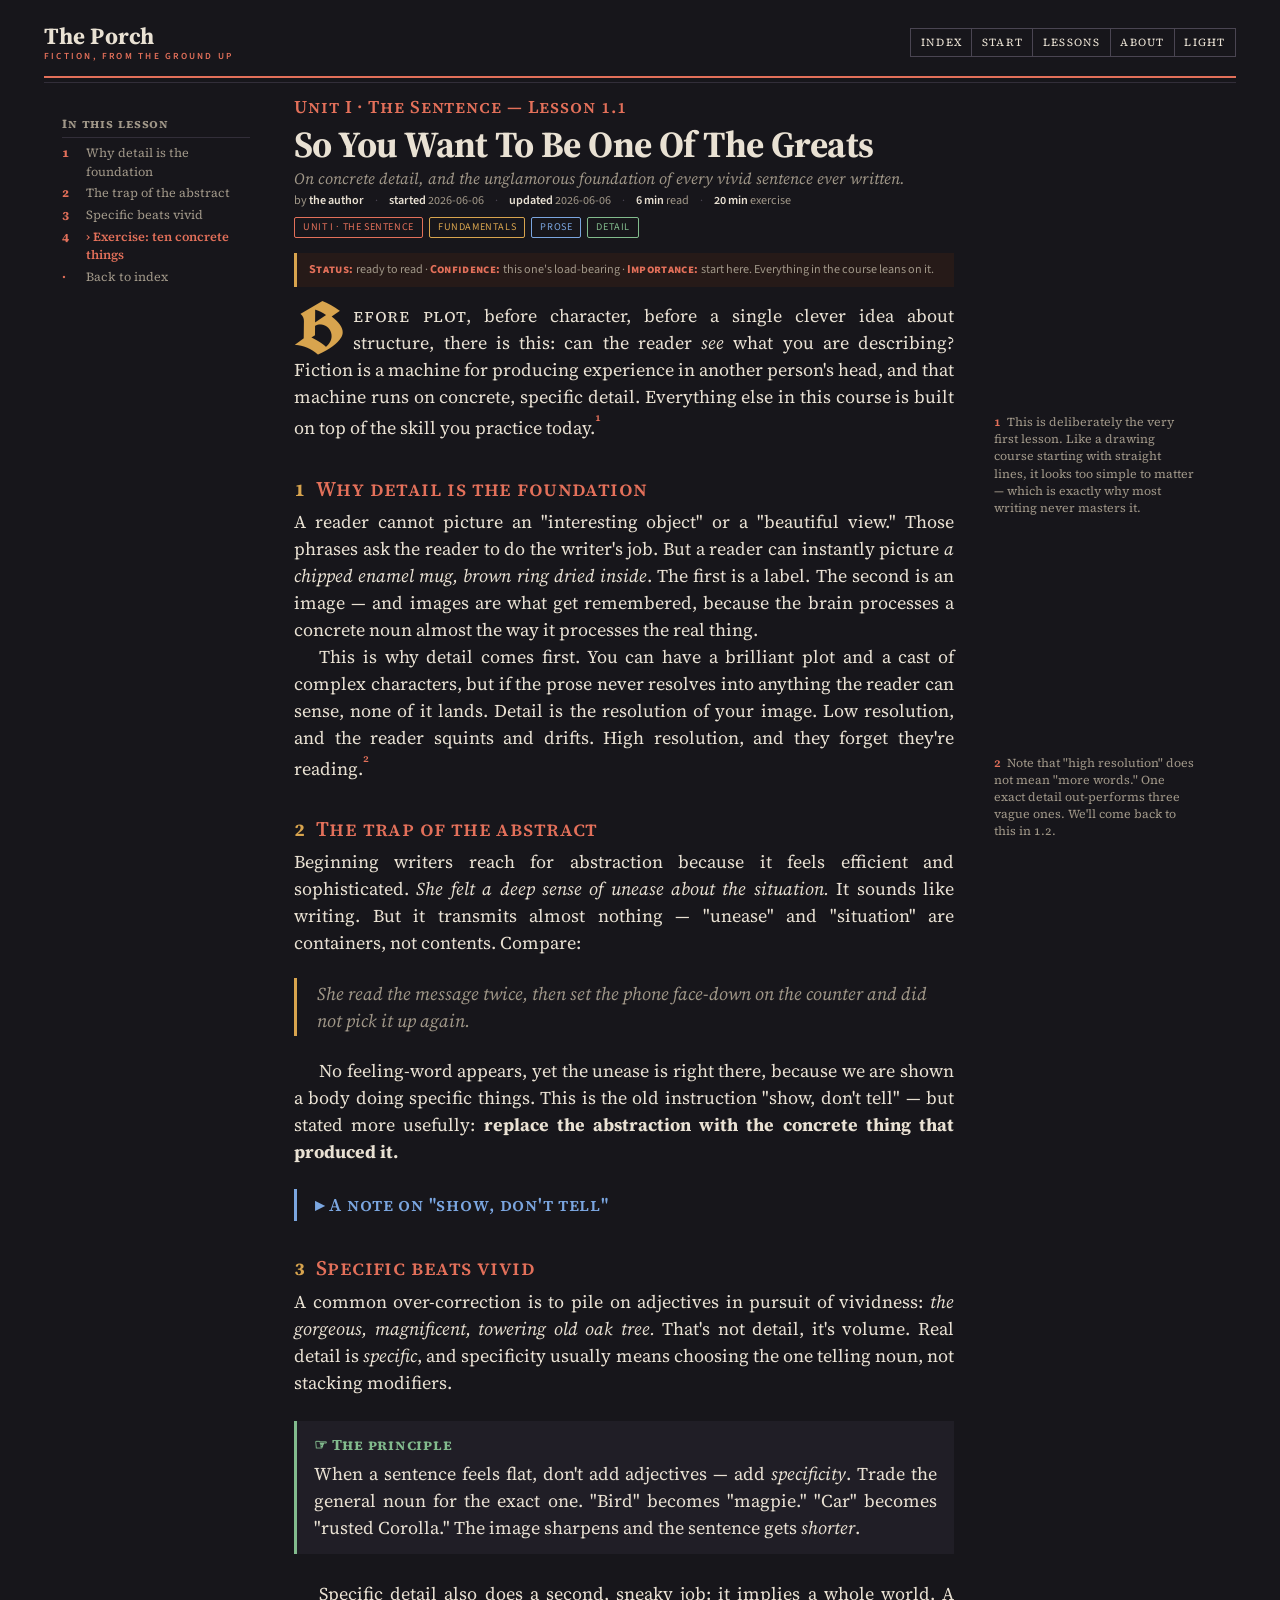
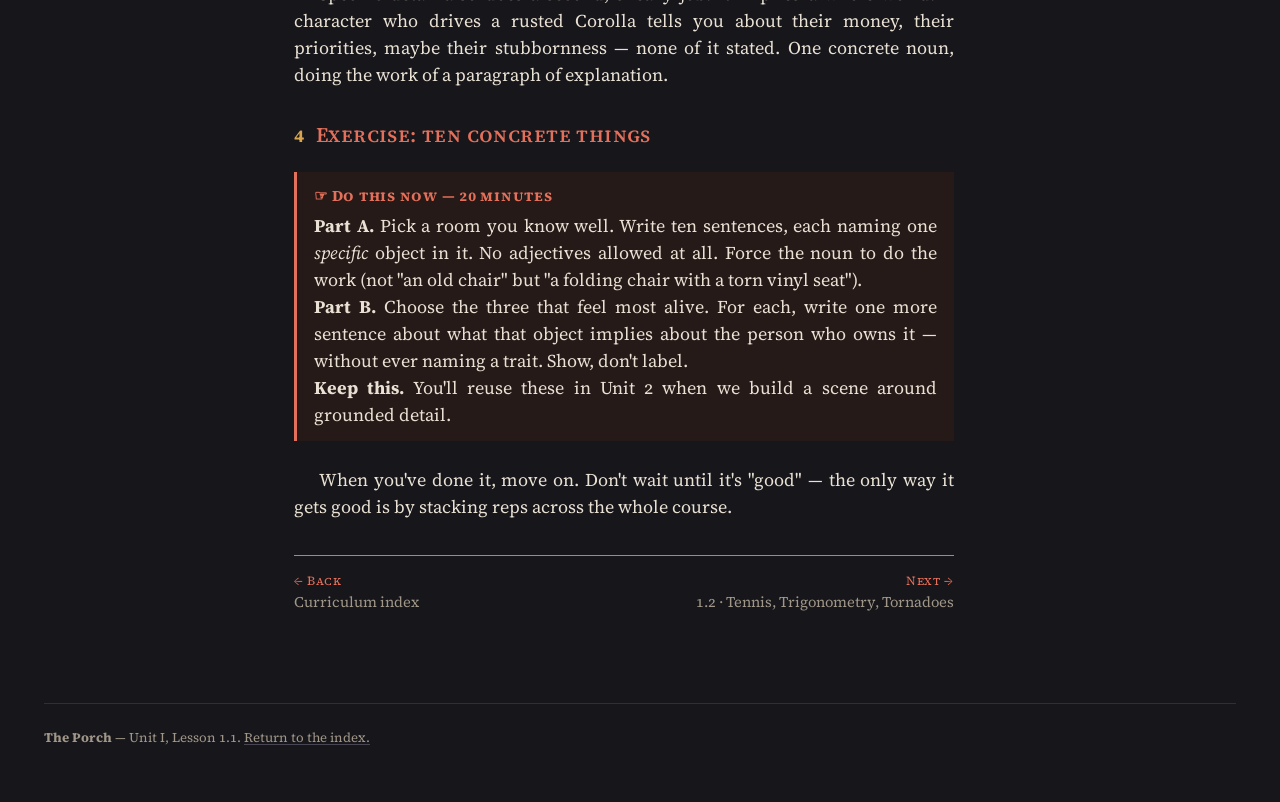
==== commit 6fd0dfd1: "Recolour as an illuminated manuscript; denser text; more Gwern - New jewel-tone palette: rubric-red " ====
--- a/lesson-1-1.html
+++ b/lesson-1-1.html
@@ -42,11 +42,24 @@
         <p class="flush"><span class="label-inline">Unit&nbsp;I · The Sentence — Lesson 1.1</span></p>
         <h1>So You Want To Be One Of The Greats<span class="subtitle">On concrete detail, and the unglamorous foundation of every vivid sentence ever written.</span></h1>
 
-        <div class="lesson-meta">
-          <span><span class="accent">Goal:</span> make the reader see it</span>
-          <span><span class="accent">Reading:</span> ~6 min</span>
-          <span><span class="accent">Exercise:</span> 20 min</span>
+        <div class="docmeta">
+          <div class="row">
+            <span>by <b>the author</b></span><span class="sep">·</span>
+            <span><b>started</b> 2026&#8209;06&#8209;06</span><span class="sep">·</span>
+            <span><b>updated</b> 2026&#8209;06&#8209;06</span><span class="sep">·</span>
+            <span><b>6 min</b> read</span><span class="sep">·</span>
+            <span><b>20 min</b> exercise</span>
+          </div>
+          <div class="tags">
+            <a class="tag t-red" href="index.html#unit-1">Unit I · The Sentence</a>
+            <a class="tag t-gold" href="#">fundamentals</a>
+            <a class="tag t-blue" href="#">prose</a>
+            <a class="tag t-green" href="#">detail</a>
+          </div>
         </div>
+        <p class="epistemic"><b>Status:</b> ready to read &middot;
+          <b>Confidence:</b> this one's load-bearing &middot;
+          <b>Importance:</b> start here. Everything in the course leans on it.</p>
 
         <p class="lede"><span class="runin">Before plot,</span> before character,
           before a single clever idea about structure, there is this: can the
--- a/style.css
+++ b/style.css
@@ -1,14 +1,14 @@
 /* =========================================================================
    The Porch — a fiction writing curriculum
    -------------------------------------------------------------------------
-   Gwern.net's structure & functionality (asymmetric layout with a sticky
-   contents rail on the left + margin notes on the right, dense justified
-   indented prose, ornamental dropcap with a small-caps run-in, sidenotes,
-   hover link-popups, collapsible asides, link-type icons, typographic
-   ornaments, dark-by-default) in Drawabox's warm cream + red-orange palette.
-
-   No drawn logos or graphics — ornaments are real typographic glyphs (⁂ ☞),
-   the way Gwern does it. Everything tweakable lives in :root.
+   "Colorful but Gwern": Gwern.net's structure & typography (asymmetric
+   layout, sticky contents rail, margin notes, dense justified indented
+   prose, dropcap, small-caps rubrics, metadata block, hover popups) in an
+   ILLUMINATED-MANUSCRIPT palette — a curated set of jewel-tone inks used
+   semantically (each unit gets its own colour), rubric-red headings, and a
+   gold dropcap. Colourful, but organised and bookish, not loud.
+
+   All tokens live in :root.  Dark is the default; light is a full theme.
    ========================================================================= */
 
 @import url('https://fonts.googleapis.com/css2?family=Source+Serif+4:ital,opsz,wght@0,8..60,400;0,8..60,600;0,8..60,700;1,8..60,400;1,8..60,600&family=Source+Sans+3:wght@400;600;700&family=Source+Code+Pro:wght@400;600&family=UnifrakturCook:wght@700&display=swap');
@@ -20,44 +20,66 @@
   --font-serif: "Source Serif 4", "Source Serif Pro", Georgia, "Times New Roman", serif;
   --font-sans:  "Source Sans 3", "Source Sans Pro", system-ui, sans-serif;
   --font-mono:  "Source Code Pro", "SF Mono", Menlo, monospace;
-  --font-drop:  "UnifrakturCook", "Source Serif 4", serif;  /* ornamental initial */
-
-  --text-size: 20px;
-  --line-height: 1.6;
-  --measure: 660px;      /* reading column */
-  --rail: 188px;         /* left contents rail */
-  --gutter: 224px;       /* right margin for sidenotes */
-
-  /* Light (Drawabox paper) — available via the toggle */
-  --bg:          #fbf8f3;
-  --bg-raised:   #fffdf9;
-  --text:        #1c1a17;
-  --text-soft:   #6b655b;
-  --rule:        #e1dacd;
-  --rule-strong: #cabfad;
-  --accent:        #d8472b;
-  --accent-dark:   #b3361e;
-  --accent-tint:   #f8ebe4;
-  --link:        #1c1a17;
-  --link-hover:  #d8472b;
-  --shadow: rgba(40,28,18,.16);
-}
-
-/* Dark — WARM near-black brown (not neutral gray). This is the default. */
+  --font-drop:  "UnifrakturCook", "Source Serif 4", serif;
+
+  --text-size: 18px;        /* smaller & denser than before */
+  --line-height: 1.5;
+  --measure: 660px;
+  --rail: 188px;
+  --gutter: 220px;
+
+  /* LIGHT theme (warm ivory paper, manuscript inks) */
+  --bg:          #f6efe0;
+  --bg-raised:   #fffaf0;
+  --text:        #211d17;
+  --text-soft:   #6f6657;
+  --rule:        #e0d6c2;
+  --rule-strong: #cdbfa4;
+  --accent:      #b5402f;   /* rubric red — the primary ink */
+  --accent-dark: #8f2f22;
+  --accent-tint: #f4e3d4;
+
+  /* the jewel-tone unit inks */
+  --c-red:   #b5402f;
+  --c-blue:  #2f5c9e;
+  --c-gold:  #a9762a;
+  --c-green: #3f7a51;
+  --c-plum:  #7d4a86;
+
+  --link:        #211d17;
+  --link-hover:  #b5402f;
+  --shadow: rgba(60,40,20,.18);
+}
+
+/* DARK theme (default) — jewel tones glow on ink-black, like stained glass */
 :root[data-theme="dark"] {
-  --bg:          #181210;
-  --bg-raised:   #221813;
-  --text:        #ece4d8;
-  --text-soft:   #a99e8d;
-  --rule:        #382a22;
-  --rule-strong: #503c31;
-  --accent:        #f06a4d;
-  --accent-dark:   #f8856b;
-  --accent-tint:   #2e1d16;
-  --link:        #ece4d8;
-  --link-hover:  #f06a4d;
-  --shadow: rgba(0,0,0,.5);
-}
+  --bg:          #17161b;
+  --bg-raised:   #201e26;
+  --text:        #e9e1d3;
+  --text-soft:   #a09788;
+  --rule:        #322e39;
+  --rule-strong: #4a4552;
+  --accent:      #e3705a;
+  --accent-dark: #ec8268;
+  --accent-tint: #261a18;
+
+  --c-red:   #e3705a;
+  --c-blue:  #7ba6e0;
+  --c-gold:  #d8a44e;
+  --c-green: #82bb8d;
+  --c-plum:  #c490cd;
+
+  --link:        #e9e1d3;
+  --link-hover:  #e3705a;
+  --shadow: rgba(0,0,0,.55);
+}
+
+/* per-unit colour helper: set --u, then everything inherits the unit ink */
+.u1 { --u: var(--c-red); }
+.u2 { --u: var(--c-blue); }
+.u3 { --u: var(--c-gold); }
+.u4 { --u: var(--c-green); }
+.u5 { --u: var(--c-plum); }
 
 /* =========================================================================
    2. BASE
@@ -66,264 +88,242 @@
 html { scroll-behavior: smooth; }
 
 body {
-  margin: 0;
-  background: var(--bg);
-  color: var(--text);
-  font-family: var(--font-serif);
-  font-size: var(--text-size);
-  line-height: var(--line-height);
+  margin: 0; background: var(--bg); color: var(--text);
+  font-family: var(--font-serif); font-size: var(--text-size); line-height: var(--line-height);
   font-feature-settings: "kern", "liga", "onum";
-  -webkit-font-smoothing: antialiased;
-  text-rendering: optimizeLegibility;
+  -webkit-font-smoothing: antialiased; text-rendering: optimizeLegibility;
   transition: background-color .2s ease, color .2s ease;
 }
 ::selection { background: var(--accent); color: #fff; }
 
 a {
-  color: var(--link);
-  text-decoration: underline;
-  text-decoration-thickness: 1px;
-  text-underline-offset: 2px;
-  text-decoration-color: var(--rule-strong);
+  color: var(--link); text-decoration: underline; text-decoration-thickness: 1px;
+  text-underline-offset: 2px; text-decoration-color: var(--rule-strong);
   transition: color .12s ease, text-decoration-color .12s ease;
 }
 a:hover { color: var(--link-hover); text-decoration-color: var(--link-hover); }
 
-/* link-type icon: outbound links get a small ↗ (Gwern-style), scoped to prose */
 article a[href^="http"]::after,
 .toc-rail a[href^="http"]::after {
-  content: "\2197";
-  font-size: .62em; vertical-align: .35em;
-  margin-left: .12em; color: var(--accent);
-}
-
-/* =========================================================================
-   3. MASTHEAD (text wordmark + boxed nav; no logo graphic)
+  content: "\2197"; font-size: .62em; vertical-align: .35em; margin-left: .1em; color: var(--c-blue);
+}
+
+/* =========================================================================
+   3. MASTHEAD
    ========================================================================= */
 .page { max-width: 1240px; margin: 0 auto; padding: 0 24px; }
 
-.masthead {
-  display: flex; align-items: center; gap: 22px;
-  padding: 26px 0 16px;
-}
+.masthead { display: flex; align-items: center; gap: 22px; padding: 24px 0 14px; }
 .masthead .wordmark {
-  font-family: var(--font-serif);
-  font-weight: 700; font-size: 1.5rem; letter-spacing: .005em;
+  font-family: var(--font-serif); font-weight: 700; font-size: 1.45rem; letter-spacing: .005em;
   text-decoration: none; color: var(--text); margin-right: auto; line-height: 1.04;
 }
 .masthead .wordmark .sub {
-  display: block; font-family: var(--font-sans); font-weight: 600;
-  font-size: .6rem; text-transform: uppercase; letter-spacing: .24em;
-  color: var(--text-soft); margin-top: 4px;
+  display: block; font-family: var(--font-sans); font-weight: 600; font-size: .58rem;
+  text-transform: uppercase; letter-spacing: .24em; color: var(--accent); margin-top: 4px;
 }
 .topnav { display: flex; flex-wrap: wrap; }
 .topnav a, .topnav button.theme-toggle {
-  font-family: var(--font-serif); text-transform: uppercase; letter-spacing: .12em;
-  font-size: .72rem; text-decoration: none; color: var(--text);
-  border: 1px solid var(--rule-strong); margin-left: -1px; padding: .55em .9em;
-  white-space: nowrap; background: transparent; cursor: pointer;
+  font-family: var(--font-serif); text-transform: uppercase; letter-spacing: .12em; font-size: .68rem;
+  text-decoration: none; color: var(--text); border: 1px solid var(--rule-strong);
+  margin-left: -1px; padding: .5em .85em; white-space: nowrap; background: transparent; cursor: pointer;
 }
 .topnav a:hover, .topnav button.theme-toggle:hover {
-  color: #fff; background: var(--accent); border-color: var(--accent);
-  position: relative; z-index: 1;
-}
-.masthead-rule { border: 0; border-top: 2px solid var(--text); margin: 0 0 4px; }
+  color: var(--bg); background: var(--accent); border-color: var(--accent); position: relative; z-index: 1;
+}
+.masthead-rule { border: 0; border-top: 2px solid var(--accent); margin: 0 0 4px; }
 .masthead-rule.thin { border-top: 1px solid var(--rule); }
 
 /* =========================================================================
-   4. THE ASYMMETRIC SHELL  (rail | text | margin)
+   4. ASYMMETRIC SHELL
    ========================================================================= */
 .shell {
-  display: grid;
-  grid-template-columns: var(--rail) minmax(0, var(--measure)) var(--gutter);
-  justify-content: center;
-  gap: 44px;
-  align-items: start;
-}
-
-/* Left contents rail — sticky, quiet, small-caps */
-.toc-rail {
-  grid-column: 1;
-  position: sticky; top: 20px;
-  font-size: .8rem; line-height: 1.45;
-  padding-top: 30px;
-}
+  display: grid; grid-template-columns: var(--rail) minmax(0, var(--measure)) var(--gutter);
+  justify-content: center; gap: 44px; align-items: start;
+}
+
+.toc-rail { grid-column: 1; position: sticky; top: 20px; font-size: .78rem; line-height: 1.45; padding-top: 28px; }
 .toc-rail .rail-title {
-  font-variant: small-caps; letter-spacing: .07em; font-weight: 700;
-  color: var(--text-soft); border-bottom: 1px solid var(--rule);
-  padding-bottom: .3em; margin-bottom: .55em;
+  font-variant: small-caps; letter-spacing: .07em; font-weight: 700; color: var(--text-soft);
+  border-bottom: 1px solid var(--rule); padding-bottom: .3em; margin-bottom: .55em;
 }
 .toc-rail ol { list-style: none; margin: 0; padding: 0; }
-.toc-rail li { margin: .28em 0; display: flex; gap: .45em; align-items: baseline; }
-.toc-rail .rn { color: var(--accent); font-variant-numeric: tabular-nums; font-weight: 600; }
+.toc-rail li { margin: .3em 0; display: flex; gap: .5em; align-items: baseline; }
+.toc-rail .rn { color: var(--u, var(--accent)); font-variant-numeric: tabular-nums; font-weight: 700; min-width: 1.4em; }
 .toc-rail a { text-decoration: none; color: var(--text-soft); }
-.toc-rail a:hover { color: var(--accent); }
-
-/* =========================================================================
-   5. ARTICLE / READING COLUMN
-   ========================================================================= */
-article { grid-column: 2; padding: 8px 0 64px; counter-reset: sidenote sec; }
-
-article p { text-align: justify; hyphens: auto; margin: 0; text-indent: 1.5em; }
+.toc-rail a:hover { color: var(--u, var(--accent)); }
+.toc-rail a.cur { color: var(--u, var(--accent)); font-weight: 600; }
+.toc-rail a.cur::before { content: "\203A\00A0"; color: var(--u, var(--accent)); }
+
+/* =========================================================================
+   5. ARTICLE
+   ========================================================================= */
+article { grid-column: 2; padding: 6px 0 60px; counter-reset: sidenote sec; }
+
+article p { text-align: justify; hyphens: auto; margin: 0; text-indent: 1.4em; }
 article > p:first-of-type,
 article h1 + p, article h2 + p, article h3 + p,
 p.lede, p.flush, .callout p, .label-lead { text-indent: 0; }
-p.lede { margin-bottom: .45em; }
-
-h1, h2, h3, h4 { font-family: var(--font-serif); line-height: 1.15; font-weight: 700; }
-h1 { font-size: 2.5rem; margin: .1em 0 .1em; letter-spacing: -0.015em; }
-h1 .subtitle {
-  display: block; font-size: 1.02rem; font-weight: 400; font-style: italic;
-  color: var(--text-soft); letter-spacing: 0; margin-top: .3em;
-}
-
-/* auto-numbered headings inside lessons (1, 2, 3 …) */
-article.lesson h2 { counter-increment: sec; }
-article.lesson h2::before {
-  content: counter(sec) "\2002"; color: var(--accent); font-weight: 700;
-}
-
-/* small-caps section head with a hairline rule */
+p.lede { margin-bottom: .4em; }
+
+h1, h2, h3, h4 { font-family: var(--font-serif); line-height: 1.15; }
+h1 { font-size: 2.3rem; font-weight: 700; margin: .1em 0 .1em; letter-spacing: -0.015em; }
+h1 .subtitle { display: block; font-size: .98rem; font-weight: 400; font-style: italic; color: var(--text-soft); letter-spacing: 0; margin-top: .3em; }
+
+/* lesson section headings: rubric-red small caps, auto-numbered */
+article.lesson h2 {
+  counter-increment: sec; font-variant: small-caps; letter-spacing: .02em;
+  font-weight: 600; font-size: 1.3rem; color: var(--accent); margin: 1.7em 0 .35em;
+}
+article.lesson h2::before { content: counter(sec) "\2002"; color: var(--c-gold); font-weight: 700; }
+
 .section-head {
-  font-variant: small-caps; letter-spacing: .03em; font-size: 1.45rem;
-  margin: 2.2em 0 .2em; padding-bottom: .15em; border-bottom: 1px solid var(--text);
-}
-h2:not(.section-head) { font-size: 1.4rem; margin: 1.9em 0 .35em; }
-h3 { font-size: 1.16rem; margin: 1.5em 0 .3em; }
-
-/* inline small-caps labels (NAVIGATION:  FEATURES:) */
+  font-variant: small-caps; letter-spacing: .03em; font-size: 1.4rem; font-weight: 700; color: var(--accent);
+  margin: 2em 0 .2em; padding-bottom: .15em; border-bottom: 1px solid var(--accent);
+}
+h2:not(.section-head):not(article.lesson h2) { font-size: 1.35rem; font-weight: 700; margin: 1.8em 0 .35em; }
+h3 { font-size: 1.12rem; font-weight: 700; margin: 1.4em 0 .3em; }
+
+/* § self-link anchors on headings (added by script.js) */
+.anchor { margin-left: .35em; font-size: .68em; color: var(--c-gold); text-decoration: none; opacity: 0; transition: opacity .12s; }
+h2:hover .anchor, h3:hover .anchor { opacity: .8; }
+
 .label-inline { font-variant: small-caps; letter-spacing: .05em; font-weight: 600; color: var(--accent); }
 .label-lead { margin: 1em 0 0; }
 .smallcaps { font-variant: small-caps; letter-spacing: .03em; }
 
-/* ornamental dropcap + small-caps run-in (the classic book opening) */
+/* illuminated gold dropcap + small-caps run-in */
 p.lede::first-letter {
-  font-family: var(--font-drop); font-weight: 700;
-  float: left; font-size: 4.4em; line-height: .66;
-  padding: .04em .09em 0 0; margin-right: .02em; color: var(--accent);
+  font-family: var(--font-drop); font-weight: 700; float: left; font-size: 4em; line-height: .66;
+  padding: .04em .09em 0 0; margin-right: .02em; color: var(--c-gold);
 }
 .runin { font-variant: small-caps; letter-spacing: .03em; }
 
-blockquote {
-  margin: 1.2em 0; padding: .1em 0 .1em 1.1em; border-left: 3px solid var(--accent);
-  color: var(--text-soft); font-style: italic; text-indent: 0;
-}
+blockquote { margin: 1.2em 0; padding: .1em 0 .1em 1.1em; border-left: 3px solid var(--c-gold); color: var(--text-soft); font-style: italic; text-indent: 0; }
 blockquote p { text-indent: 0; text-align: left; }
 
 code, pre { font-family: var(--font-mono); font-size: .85em; }
 pre { background: var(--bg-raised); border: 1px solid var(--rule); padding: 14px 16px; overflow-x: auto; text-indent: 0; }
-hr { border: 0; border-top: 1px solid var(--rule); margin: 2em 0; }
-
-/* typographic ornament divider (asterism) — not a drawn graphic */
-.asterism { text-align: center; color: var(--accent); font-size: 1.05rem; letter-spacing: .5em; margin: 1.9em 0; text-indent: 0; }
-
-/* =========================================================================
-   6. SIDENOTES (float into the right gutter)
+hr { border: 0; border-top: 1px solid var(--rule); margin: 1.8em 0; }
+
+.asterism { text-align: center; color: var(--c-gold); font-size: 1.05rem; letter-spacing: .5em; margin: 1.8em 0; text-indent: 0; }
+
+/* =========================================================================
+   6. DOCUMENT METADATA + EPISTEMIC STATUS (the Gwern authorial signature)
+   ========================================================================= */
+.docmeta { font-family: var(--font-sans); font-size: .76rem; color: var(--text-soft); text-indent: 0; margin: .2em 0 1.2em; }
+.docmeta .row { display: flex; flex-wrap: wrap; gap: .2em .9em; align-items: baseline; }
+.docmeta .row b { color: var(--text); font-weight: 600; }
+.docmeta .sep { color: var(--rule-strong); }
+
+.tags { display: flex; flex-wrap: wrap; gap: 6px; margin-top: .55em; }
+.tag {
+  font-family: var(--font-sans); font-size: .64rem; text-transform: uppercase; letter-spacing: .06em;
+  padding: 2px 8px; border: 1px solid var(--tc, var(--rule-strong)); color: var(--tc, var(--text-soft));
+  border-radius: 2px; text-decoration: none;
+}
+.tag:hover { background: var(--tc, var(--accent)); color: var(--bg); }
+.tag.t-red { --tc: var(--c-red); } .tag.t-blue { --tc: var(--c-blue); }
+.tag.t-gold { --tc: var(--c-gold); } .tag.t-green { --tc: var(--c-green); } .tag.t-plum { --tc: var(--c-plum); }
+
+.epistemic {
+  font-family: var(--font-sans); font-size: .76rem; line-height: 1.45; color: var(--text-soft);
+  border-left: 3px solid var(--c-gold); background: var(--accent-tint);
+  padding: 8px 12px; margin: .9em 0 1.3em; text-indent: 0;
+}
+.epistemic b { color: var(--accent); font-variant: small-caps; letter-spacing: .03em; }
+
+/* =========================================================================
+   7. SIDENOTES
    ========================================================================= */
 .sn-num { color: var(--accent); font-weight: 600; }
 .sn-num::before { counter-increment: sidenote; content: counter(sidenote); font-size: .7em; vertical-align: super; }
 .sidenote {
-  float: right; clear: right; width: 200px;
-  margin: .25em calc(-1 * (var(--gutter) + 20px)) .7em 0;
-  font-size: .8rem; line-height: 1.38; text-align: left; text-indent: 0;
-  color: var(--text-soft); hyphens: none;
+  float: right; clear: right; width: 200px; margin: .25em calc(-1 * (var(--gutter) + 20px)) .7em 0;
+  font-size: .76rem; line-height: 1.4; text-align: left; text-indent: 0; color: var(--text-soft); hyphens: none;
 }
 .sidenote::before { content: counter(sidenote) "\2002"; color: var(--accent); font-weight: 600; }
 
 /* =========================================================================
-   7. COLLAPSIBLE ASIDE (native <details>, Gwern-style)
-   ========================================================================= */
-details.aside { margin: 1.3em 0; border-left: 3px solid var(--rule-strong); padding: .15em 0 .15em 1em; text-indent: 0; }
-details.aside summary {
-  cursor: pointer; list-style: none; font-variant: small-caps; letter-spacing: .04em;
-  color: var(--accent); font-weight: 600;
-}
+   8. COLLAPSIBLE ASIDE
+   ========================================================================= */
+details.aside { margin: 1.3em 0; border-left: 3px solid var(--c-blue); padding: .15em 0 .15em 1em; text-indent: 0; }
+details.aside summary { cursor: pointer; list-style: none; font-variant: small-caps; letter-spacing: .04em; color: var(--c-blue); font-weight: 600; }
 details.aside summary::-webkit-details-marker { display: none; }
-details.aside summary::before { content: "\25B8\00A0"; }      /* ▸ */
-details.aside[open] summary::before { content: "\25BE\00A0"; } /* ▾ */
+details.aside summary::before { content: "\25B8\00A0"; }
+details.aside[open] summary::before { content: "\25BE\00A0"; }
 details.aside p { text-indent: 0; margin-top: .4em; }
 
 /* =========================================================================
-   8. HOVER LINK-POPUPS (built by script.js)
+   9. HOVER LINK-POPUPS
    ========================================================================= */
 .lpop { text-decoration-style: dotted; }
 .popup {
-  position: absolute; z-index: 60; display: none; max-width: 300px;
-  background: var(--bg-raised); border: 1px solid var(--rule-strong);
-  border-left: 3px solid var(--accent); padding: 10px 13px;
-  font-size: .82rem; line-height: 1.42; color: var(--text);
-  box-shadow: 0 8px 28px var(--shadow);
-  opacity: 0; transform: translateY(4px);
-  transition: opacity .12s ease, transform .12s ease; pointer-events: none;
+  position: absolute; z-index: 60; display: none; max-width: 300px; background: var(--bg-raised);
+  border: 1px solid var(--rule-strong); border-left: 3px solid var(--accent); padding: 10px 13px;
+  font-size: .8rem; line-height: 1.42; color: var(--text); box-shadow: 0 8px 28px var(--shadow);
+  opacity: 0; transform: translateY(4px); transition: opacity .12s ease, transform .12s ease; pointer-events: none;
 }
 .popup.show { opacity: 1; transform: none; pointer-events: auto; }
 .popup .pt { font-weight: 700; display: block; }
-.popup .ps { font-variant: small-caps; letter-spacing: .04em; color: var(--accent); font-size: .78rem; }
+.popup .ps { font-variant: small-caps; letter-spacing: .04em; color: var(--accent); font-size: .76rem; }
 .popup .pn { color: var(--text-soft); margin-top: 4px; display: block; }
 
 /* =========================================================================
-   9. CURRICULUM INDEX (homepage)
-   ========================================================================= */
-.unit-block { margin: 1.5em 0 1.8em; }
-.unit-head { font-size: 1.16rem; font-weight: 700; margin: 0 0 .1em; display: flex; align-items: baseline; gap: .55em; }
-.unit-tag { font-variant: small-caps; letter-spacing: .06em; font-size: .9rem; font-weight: 700; color: var(--accent); }
-.unit-note { color: var(--text-soft); font-style: italic; margin: 0 0 .5em !important; text-indent: 0 !important; font-size: .94rem; }
+   10. CURRICULUM INDEX (per-unit colour)
+   ========================================================================= */
+.unit-block { margin: 1.4em 0 1.7em; border-left: 3px solid var(--u, var(--accent)); padding-left: 15px; }
+.unit-head { font-size: 1.14rem; font-weight: 700; margin: 0 0 .1em; display: flex; align-items: baseline; gap: .55em; }
+.unit-tag { font-variant: small-caps; letter-spacing: .06em; font-size: .88rem; font-weight: 700; color: var(--u, var(--accent)); }
+.unit-note { color: var(--text-soft); font-style: italic; margin: 0 0 .5em !important; text-indent: 0 !important; font-size: .92rem; }
 
 .index-list { list-style: none; margin: 0; padding: 0; }
 .index-list li { padding: .3em 0; border-bottom: 1px dotted var(--rule); display: flex; align-items: baseline; gap: .6em; }
 .index-list li:last-child { border-bottom: 0; }
-.index-list .lx { font-variant-numeric: tabular-nums; color: var(--accent); font-weight: 600; font-size: .85rem; min-width: 2.4em; }
+.index-list .lx { font-variant-numeric: tabular-nums; color: var(--u, var(--accent)); font-weight: 700; font-size: .82rem; min-width: 2.4em; }
 .index-list a { text-decoration: none; color: var(--text); font-weight: 600; }
-.index-list a:hover { color: var(--accent); }
-.index-list .ix-note { color: var(--text-soft); font-style: italic; font-size: .9rem; }
+.index-list a:hover { color: var(--u, var(--accent)); }
+.index-list .ix-note { color: var(--text-soft); font-style: italic; font-size: .88rem; }
 .index-list .soon {
-  margin-left: auto; font-family: var(--font-sans); font-size: .62rem; text-transform: uppercase;
+  margin-left: auto; font-family: var(--font-sans); font-size: .6rem; text-transform: uppercase;
   letter-spacing: .08em; color: var(--text-soft); border: 1px solid var(--rule-strong); padding: 1px 6px; white-space: nowrap;
 }
 
 /* =========================================================================
-   10. CALLOUT / EXERCISE
-   ========================================================================= */
-.callout { border-left: 3px solid var(--accent); background: var(--accent-tint); padding: 14px 18px; margin: 1.5em 0; text-indent: 0; }
-.callout .callout-label { font-variant: small-caps; letter-spacing: .05em; font-size: .98rem; font-weight: 700; color: var(--accent); margin-bottom: .25em; }
-.callout .callout-label::before { content: "\261E\00A0"; }  /* ☞ manicule */
+   11. CALLOUT / EXERCISE
+   ========================================================================= */
+.callout { border-left: 3px solid var(--c-green); background: var(--bg-raised); padding: 13px 17px; margin: 1.4em 0; text-indent: 0; }
+.callout .callout-label { font-variant: small-caps; letter-spacing: .05em; font-size: .95rem; font-weight: 700; color: var(--c-green); margin-bottom: .25em; }
+.callout .callout-label::before { content: "\261E\00A0"; }
+.callout.exercise { border-left-color: var(--accent); background: var(--accent-tint); }
+.callout.exercise .callout-label { color: var(--accent); }
 .callout p { text-indent: 0; }
 .callout p:last-child { margin-bottom: 0; }
 
 /* =========================================================================
-   11. LESSON META + PAGER + FOOTER
-   ========================================================================= */
-.lesson-meta {
-  font-variant: small-caps; letter-spacing: .03em; font-size: .9rem; color: var(--text-soft);
-  display: flex; gap: 18px; flex-wrap: wrap; border-top: 1px solid var(--rule); border-bottom: 1px solid var(--rule);
-  padding: 8px 0; margin: .5em 0 1.4em; text-indent: 0;
-}
-.lesson-meta .accent { color: var(--accent); font-weight: 600; }
-
-.pager { display: flex; justify-content: space-between; gap: 16px; margin-top: 2.6em; padding-top: 1.2em; border-top: 1px solid var(--text); font-size: .95rem; text-indent: 0; }
+   12. PAGER + FOOTER
+   ========================================================================= */
+.pager { display: flex; justify-content: space-between; gap: 16px; margin-top: 2.4em; padding-top: 1.1em; border-top: 1px solid var(--accent); font-size: .92rem; text-indent: 0; }
 .pager a { text-decoration: none; color: var(--text-soft); max-width: 46%; }
 .pager a:hover { color: var(--accent); }
-.pager .dir { display: block; font-variant: small-caps; letter-spacing: .05em; font-size: .8rem; color: var(--accent); }
+.pager .dir { display: block; font-variant: small-caps; letter-spacing: .05em; font-size: .78rem; color: var(--accent); }
 .pager .next { text-align: right; margin-left: auto; }
 
-.site-footer { border-top: 1px solid var(--rule); margin-top: 32px; padding: 22px 0 50px; font-size: .85rem; color: var(--text-soft); text-indent: 0; }
-.site-footer p { text-indent: 0; text-align: left; }
+.site-footer { border-top: 1px solid var(--rule); margin-top: 30px; padding: 20px 0 50px; font-size: .82rem; color: var(--text-soft); text-indent: 0; }
+.site-footer p { text-indent: 0; text-align: left; margin: .3em 0; }
 .site-footer a { color: var(--text-soft); }
 
 /* =========================================================================
-   12. RESPONSIVE — collapse the rails on narrow screens
+   13. RESPONSIVE
    ========================================================================= */
 @media (max-width: 1080px) {
   .shell { display: block; max-width: var(--measure); margin: 0 auto; }
-  .toc-rail { position: static; padding-top: 0; margin-bottom: 1.4em; border: 1px solid var(--rule); padding: 12px 16px; }
+  .toc-rail { position: static; padding: 12px 16px; margin-bottom: 1.3em; border: 1px solid var(--rule); }
   article { padding-top: 0; }
-  .sidenote {
-    float: none; width: auto; display: block; margin: .7em 0; padding: 9px 13px;
-    background: var(--bg-raised); border-left: 3px solid var(--accent); text-indent: 0;
-  }
+  .sidenote { float: none; width: auto; display: block; margin: .7em 0; padding: 9px 13px; background: var(--bg-raised); border-left: 3px solid var(--accent); text-indent: 0; }
 }
 @media (max-width: 640px) {
-  :root { --text-size: 18px; }
+  :root { --text-size: 17px; }
   article p { text-align: left; hyphens: none; text-indent: 0; }
   article p + p { margin-top: .7em; }
   .masthead { flex-wrap: wrap; gap: 14px; }
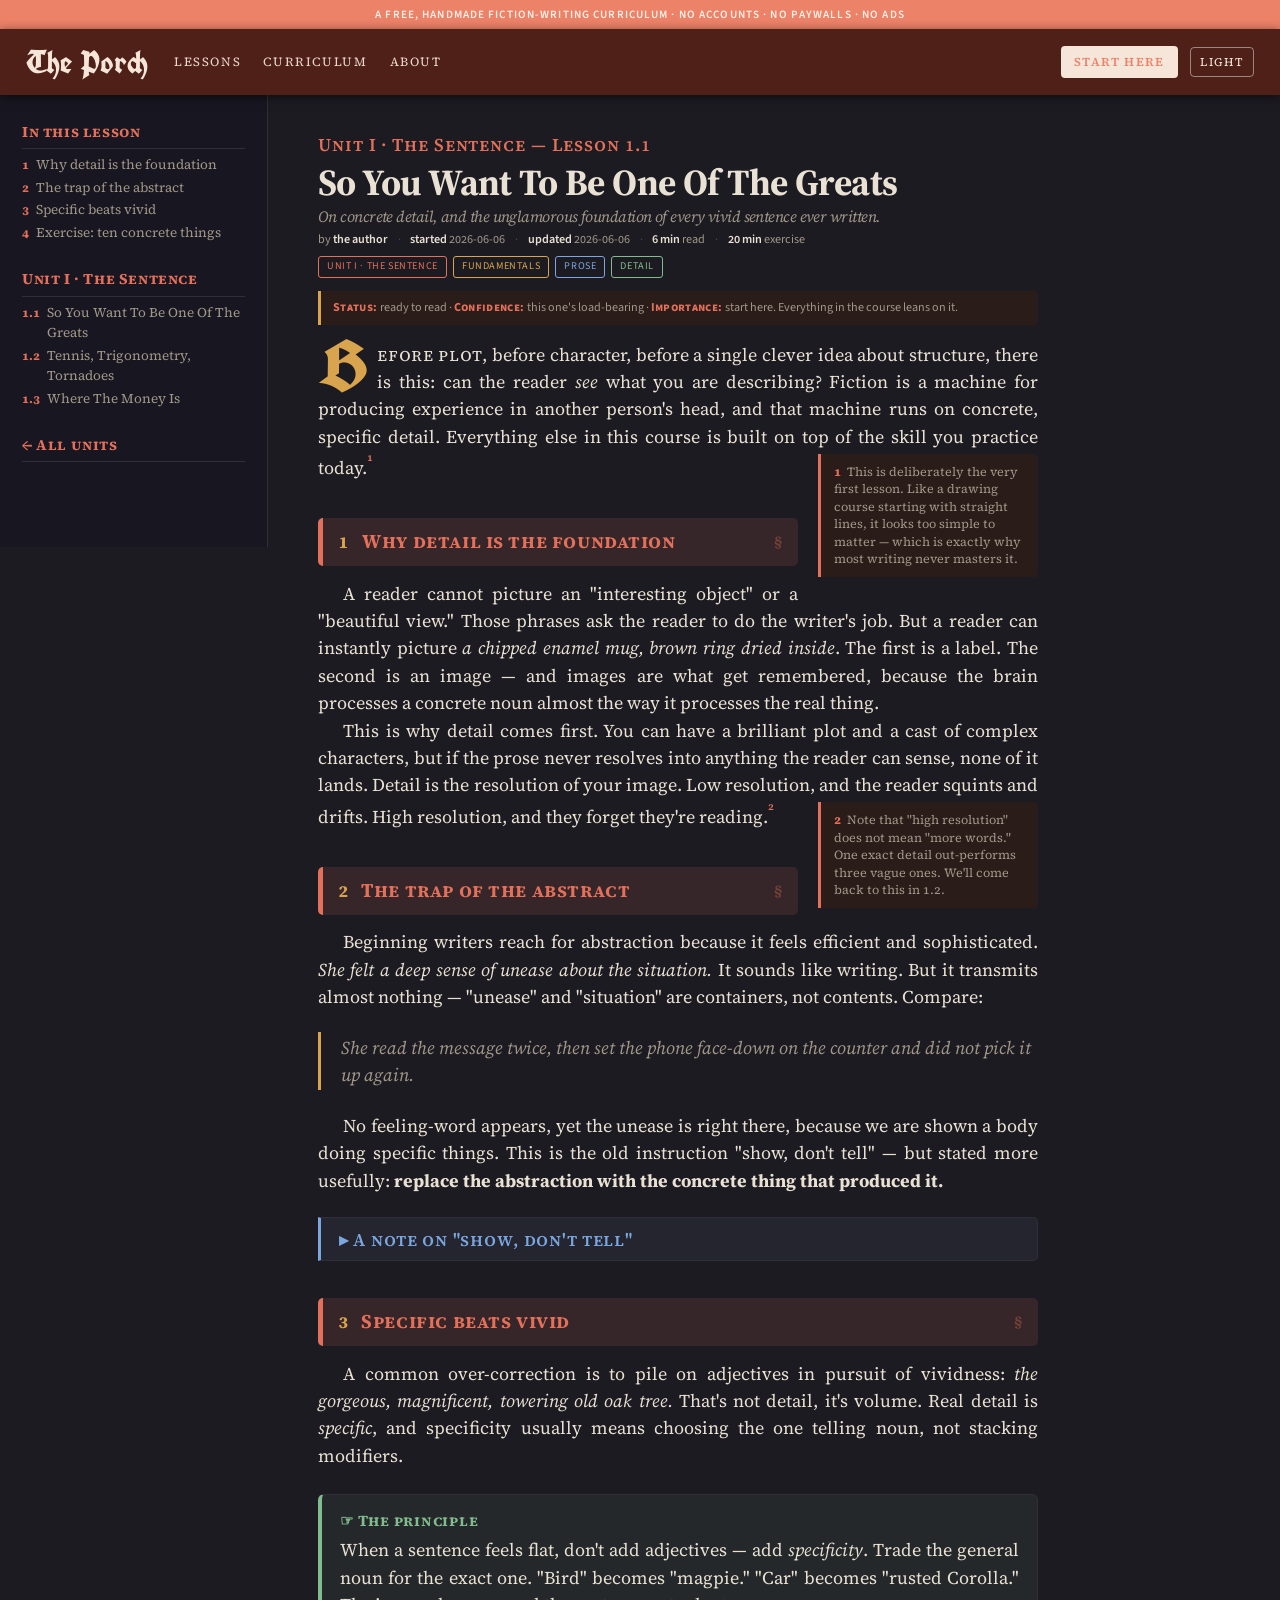
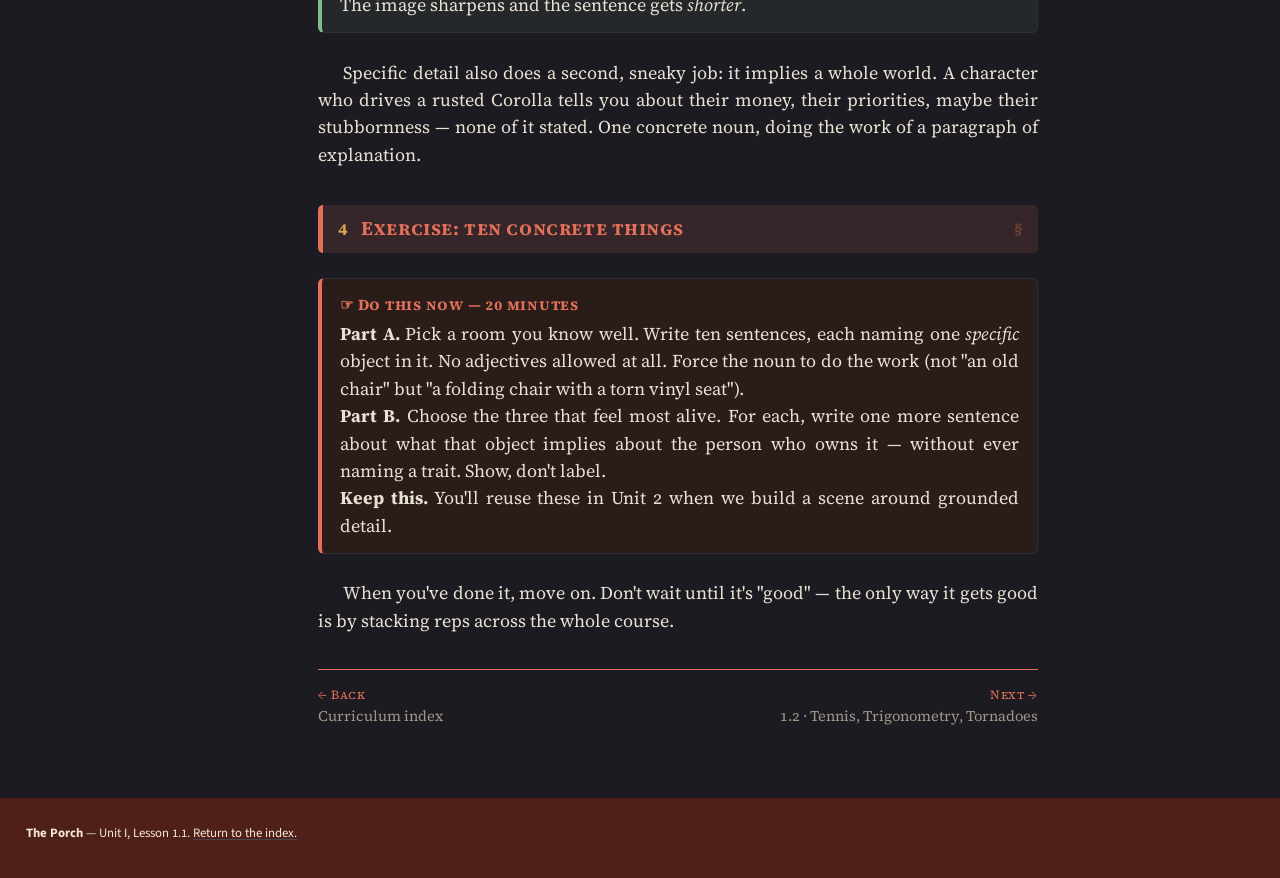
==== commit a07636b5: "Rebuild on Drawabox construction with Gwern aesthetic + functionality Skeleton now mirrors Drawabox " ====
--- a/lesson-1-1.html
+++ b/lesson-1-1.html
@@ -8,36 +8,52 @@
   <link rel="stylesheet" href="style.css">
 </head>
 <body>
-  <div class="page">
 
-    <header class="masthead">
-      <a class="wordmark" href="index.html">The Porch<span class="sub">Fiction, from the ground up</span></a>
-      <nav class="topnav">
-        <a href="index.html">Index</a>
-        <a href="lesson-1-1.html">Start</a>
-        <a href="index.html#curriculum">Lessons</a>
-        <a href="index.html#about">About</a>
-        <button class="theme-toggle" id="themeToggle" type="button" aria-label="Toggle dark mode">Dark</button>
+  <div class="announce">A free, handmade fiction-writing curriculum · no accounts · no paywalls · no ads</div>
+
+  <header class="topbar">
+    <a class="logo" href="index.html">The Porch</a>
+    <nav class="mainnav">
+      <a href="index.html">Lessons</a>
+      <a href="index.html#curriculum">Curriculum</a>
+      <a href="index.html#about">About</a>
+    </nav>
+    <div class="actions">
+      <a class="cta" href="lesson-1-1.html">Start here</a>
+      <button class="theme-toggle" id="themeToggle" type="button" aria-label="Toggle dark mode">Dark</button>
+    </div>
+  </header>
+
+  <div class="layout">
+
+    <!-- LEFT COURSE-NAV SIDEBAR ----------------------------------------->
+    <aside class="sidebar">
+      <nav class="sidenav">
+        <div class="nav-group u1">
+          <div class="nav-title">In this lesson</div>
+          <ul>
+            <li><span class="lxn">1</span><a href="#why">Why detail is the foundation</a></li>
+            <li><span class="lxn">2</span><a href="#abstract">The trap of the abstract</a></li>
+            <li><span class="lxn">3</span><a href="#specific">Specific beats vivid</a></li>
+            <li><span class="lxn">4</span><a href="#exercise">Exercise: ten concrete things</a></li>
+          </ul>
+        </div>
+        <div class="nav-group u1">
+          <div class="nav-title"><a href="index.html#unit-1">Unit I · The Sentence</a></div>
+          <ul>
+            <li><span class="lxn">1.1</span><a href="lesson-1-1.html">So You Want To Be One Of The Greats</a></li>
+            <li><span class="lxn">1.2</span><a href="lesson-1-1.html">Tennis, Trigonometry, Tornadoes</a></li>
+            <li><span class="lxn">1.3</span><a href="lesson-1-1.html">Where The Money Is</a></li>
+          </ul>
+        </div>
+        <div class="nav-group">
+          <div class="nav-title"><a href="index.html">← All units</a></div>
+        </div>
       </nav>
-    </header>
-    <hr class="masthead-rule">
-    <hr class="masthead-rule thin">
+    </aside>
 
-    <div class="shell">
-
-      <!-- LEFT CONTENTS RAIL (sticky, auto-feel numbering) --------------->
-      <aside class="toc-rail">
-        <div class="rail-title">In this lesson</div>
-        <ol>
-          <li><span class="rn">1</span><a href="#why">Why detail is the foundation</a></li>
-          <li><span class="rn">2</span><a href="#abstract">The trap of the abstract</a></li>
-          <li><span class="rn">3</span><a href="#specific">Specific beats vivid</a></li>
-          <li><span class="rn">4</span><a href="#exercise">Exercise: ten concrete things</a></li>
-          <li><span class="rn">·</span><a href="index.html">Back to index</a></li>
-        </ol>
-      </aside>
-
-      <!-- CENTER COLUMN -------------------------------------------------->
+    <!-- PAPER CONTENT PANEL --------------------------------------------->
+    <main class="content">
       <article class="lesson">
         <p class="flush"><span class="label-inline">Unit&nbsp;I · The Sentence — Lesson 1.1</span></p>
         <h1>So You Want To Be One Of The Greats<span class="subtitle">On concrete detail, and the unglamorous foundation of every vivid sentence ever written.</span></h1>
@@ -156,22 +172,23 @@
             Curriculum index
           </a>
           <a class="next lpop" href="lesson-1-1.html"
-             data-title="1.2 · Tennis, Trigonometry, Tornadoes"
-             data-status="Draft"
-             data-note="Rhythm, cadence, and the music of varying your sentence length.">
+             data-title="1.2 · Tennis, Trigonometry, Tornadoes" data-status="Draft"
+             data-note="Rhythm, cadence, and the music of varying sentence length.">
             <span class="dir">Next →</span>
             1.2 · Tennis, Trigonometry, Tornadoes
           </a>
         </nav>
 
       </article>
+    </main>
+  </div>
+
+  <footer class="footbar">
+    <div class="inner">
+      <p><strong>The Porch</strong> — Unit I, Lesson 1.1. <a href="index.html">Return to the index.</a></p>
     </div>
+  </footer>
 
-    <footer class="site-footer">
-      <p><strong>The Porch</strong> — Unit I, Lesson 1.1. <a href="index.html">Return to the index.</a></p>
-    </footer>
-
-  </div>
   <script src="script.js"></script>
 </body>
 </html>
--- a/style.css
+++ b/style.css
@@ -1,253 +1,223 @@
 /* =========================================================================
    The Porch — a fiction writing curriculum
    -------------------------------------------------------------------------
-   "Colorful but Gwern": Gwern.net's structure & typography (asymmetric
-   layout, sticky contents rail, margin notes, dense justified indented
-   prose, dropcap, small-caps rubrics, metadata block, hover popups) in an
-   ILLUMINATED-MANUSCRIPT palette — a curated set of jewel-tone inks used
-   semantically (each unit gets its own colour), rubric-red headings, and a
-   gold dropcap. Colourful, but organised and bookish, not loud.
-
-   All tokens live in :root.  Dark is the default; light is a full theme.
+   CONSTRUCTION (skeleton)  = Drawabox, 1:1:
+     announcement strip · bold coloured top header bar (logotype + nav +
+     actions) · two-column body (tinted left course-nav sidebar + paper
+     content panel) · in-content section-header BARS with a link icon ·
+     rounded callout boxes · footer bar.
+   AESTHETIC = Gwern: blackletter logotype & dropcap, Source Serif justified
+     body, small-caps rubrics, an illuminated jewel-tone palette.
+   FUNCTIONALITY = Gwern: dark mode, hover popups, collapsible asides,
+     sidenotes, scrollspy sidebar, § self-links, metadata/epistemic block.
    ========================================================================= */
 
 @import url('https://fonts.googleapis.com/css2?family=Source+Serif+4:ital,opsz,wght@0,8..60,400;0,8..60,600;0,8..60,700;1,8..60,400;1,8..60,600&family=Source+Sans+3:wght@400;600;700&family=Source+Code+Pro:wght@400;600&family=UnifrakturCook:wght@700&display=swap');
 
 /* =========================================================================
-   1. DESIGN TOKENS
+   1. TOKENS
    ========================================================================= */
 :root {
-  --font-serif: "Source Serif 4", "Source Serif Pro", Georgia, "Times New Roman", serif;
-  --font-sans:  "Source Sans 3", "Source Sans Pro", system-ui, sans-serif;
-  --font-mono:  "Source Code Pro", "SF Mono", Menlo, monospace;
-  --font-drop:  "UnifrakturCook", "Source Serif 4", serif;
-
-  --text-size: 18px;        /* smaller & denser than before */
-  --line-height: 1.5;
-  --measure: 660px;
-  --rail: 188px;
-  --gutter: 220px;
-
-  /* LIGHT theme (warm ivory paper, manuscript inks) */
-  --bg:          #f6efe0;
-  --bg-raised:   #fffaf0;
+  --font-serif: "Source Serif 4", "Source Serif Pro", Georgia, serif;
+  --font-sans:  "Source Sans 3", system-ui, sans-serif;
+  --font-mono:  "Source Code Pro", Menlo, monospace;
+  --font-goth:  "UnifrakturCook", "Source Serif 4", serif;   /* blackletter */
+
+  --text-size: 18px;
+  --line-height: 1.52;
+  --measure: 720px;
+
+  /* LIGHT */
+  --bg:          #ece2cc;   /* the surround behind the page */
+  --paper:       #fffaf0;   /* content panel */
+  --sidebar-bg:  #efe5d0;   /* tinted course-nav */
   --text:        #211d17;
   --text-soft:   #6f6657;
   --rule:        #e0d6c2;
   --rule-strong: #cdbfa4;
-  --accent:      #b5402f;   /* rubric red — the primary ink */
+  --accent:      #b5402f;
   --accent-dark: #8f2f22;
   --accent-tint: #f4e3d4;
-
-  /* the jewel-tone unit inks */
-  --c-red:   #b5402f;
-  --c-blue:  #2f5c9e;
-  --c-gold:  #a9762a;
-  --c-green: #3f7a51;
-  --c-plum:  #7d4a86;
-
-  --link:        #211d17;
-  --link-hover:  #b5402f;
-  --shadow: rgba(60,40,20,.18);
-}
-
-/* DARK theme (default) — jewel tones glow on ink-black, like stained glass */
+  --topbar-bg:   #b5402f;
+  --topbar-fg:   #fdf1e7;
+  --onaccent:    #fffaf0;
+
+  --c-red:#b5402f; --c-blue:#2f5c9e; --c-gold:#a9762a; --c-green:#3f7a51; --c-plum:#7d4a86;
+
+  --link: #211d17; --link-hover: #b5402f;
+  --shadow: rgba(60,40,20,.16);
+}
+
 :root[data-theme="dark"] {
-  --bg:          #17161b;
-  --bg-raised:   #201e26;
+  --bg:          #100f13;
+  --paper:       #1d1b22;
+  --sidebar-bg:  #181620;
   --text:        #e9e1d3;
   --text-soft:   #a09788;
   --rule:        #322e39;
   --rule-strong: #4a4552;
   --accent:      #e3705a;
   --accent-dark: #ec8268;
-  --accent-tint: #261a18;
-
-  --c-red:   #e3705a;
-  --c-blue:  #7ba6e0;
-  --c-gold:  #d8a44e;
-  --c-green: #82bb8d;
-  --c-plum:  #c490cd;
-
-  --link:        #e9e1d3;
-  --link-hover:  #e3705a;
+  --accent-tint: #2a1c19;
+  --topbar-bg:   #4f2018;
+  --topbar-fg:   #f6e6d9;
+  --onaccent:    #f6e6d9;
+
+  --c-red:#e3705a; --c-blue:#7ba6e0; --c-gold:#d8a44e; --c-green:#82bb8d; --c-plum:#c490cd;
+
+  --link: #e9e1d3; --link-hover: #e3705a;
   --shadow: rgba(0,0,0,.55);
 }
 
-/* per-unit colour helper: set --u, then everything inherits the unit ink */
-.u1 { --u: var(--c-red); }
-.u2 { --u: var(--c-blue); }
-.u3 { --u: var(--c-gold); }
-.u4 { --u: var(--c-green); }
-.u5 { --u: var(--c-plum); }
+.u1{--u:var(--c-red);} .u2{--u:var(--c-blue);} .u3{--u:var(--c-gold);} .u4{--u:var(--c-green);} .u5{--u:var(--c-plum);}
 
 /* =========================================================================
    2. BASE
    ========================================================================= */
 * { box-sizing: border-box; }
 html { scroll-behavior: smooth; }
-
 body {
   margin: 0; background: var(--bg); color: var(--text);
   font-family: var(--font-serif); font-size: var(--text-size); line-height: var(--line-height);
-  font-feature-settings: "kern", "liga", "onum";
+  font-feature-settings: "kern","liga","onum";
   -webkit-font-smoothing: antialiased; text-rendering: optimizeLegibility;
-  transition: background-color .2s ease, color .2s ease;
 }
 ::selection { background: var(--accent); color: #fff; }
-
-a {
-  color: var(--link); text-decoration: underline; text-decoration-thickness: 1px;
-  text-underline-offset: 2px; text-decoration-color: var(--rule-strong);
-  transition: color .12s ease, text-decoration-color .12s ease;
-}
+a { color: var(--link); text-decoration: underline; text-decoration-thickness: 1px; text-underline-offset: 2px; text-decoration-color: var(--rule-strong); transition: color .12s, text-decoration-color .12s; }
 a:hover { color: var(--link-hover); text-decoration-color: var(--link-hover); }
-
-article a[href^="http"]::after,
-.toc-rail a[href^="http"]::after {
-  content: "\2197"; font-size: .62em; vertical-align: .35em; margin-left: .1em; color: var(--c-blue);
-}
-
-/* =========================================================================
-   3. MASTHEAD
-   ========================================================================= */
-.page { max-width: 1240px; margin: 0 auto; padding: 0 24px; }
-
-.masthead { display: flex; align-items: center; gap: 22px; padding: 24px 0 14px; }
-.masthead .wordmark {
-  font-family: var(--font-serif); font-weight: 700; font-size: 1.45rem; letter-spacing: .005em;
-  text-decoration: none; color: var(--text); margin-right: auto; line-height: 1.04;
-}
-.masthead .wordmark .sub {
-  display: block; font-family: var(--font-sans); font-weight: 600; font-size: .58rem;
-  text-transform: uppercase; letter-spacing: .24em; color: var(--accent); margin-top: 4px;
-}
-.topnav { display: flex; flex-wrap: wrap; }
-.topnav a, .topnav button.theme-toggle {
-  font-family: var(--font-serif); text-transform: uppercase; letter-spacing: .12em; font-size: .68rem;
-  text-decoration: none; color: var(--text); border: 1px solid var(--rule-strong);
-  margin-left: -1px; padding: .5em .85em; white-space: nowrap; background: transparent; cursor: pointer;
-}
-.topnav a:hover, .topnav button.theme-toggle:hover {
-  color: var(--bg); background: var(--accent); border-color: var(--accent); position: relative; z-index: 1;
-}
-.masthead-rule { border: 0; border-top: 2px solid var(--accent); margin: 0 0 4px; }
-.masthead-rule.thin { border-top: 1px solid var(--rule); }
-
-/* =========================================================================
-   4. ASYMMETRIC SHELL
-   ========================================================================= */
-.shell {
-  display: grid; grid-template-columns: var(--rail) minmax(0, var(--measure)) var(--gutter);
-  justify-content: center; gap: 44px; align-items: start;
-}
-
-.toc-rail { grid-column: 1; position: sticky; top: 20px; font-size: .78rem; line-height: 1.45; padding-top: 28px; }
-.toc-rail .rail-title {
-  font-variant: small-caps; letter-spacing: .07em; font-weight: 700; color: var(--text-soft);
-  border-bottom: 1px solid var(--rule); padding-bottom: .3em; margin-bottom: .55em;
-}
-.toc-rail ol { list-style: none; margin: 0; padding: 0; }
-.toc-rail li { margin: .3em 0; display: flex; gap: .5em; align-items: baseline; }
-.toc-rail .rn { color: var(--u, var(--accent)); font-variant-numeric: tabular-nums; font-weight: 700; min-width: 1.4em; }
-.toc-rail a { text-decoration: none; color: var(--text-soft); }
-.toc-rail a:hover { color: var(--u, var(--accent)); }
-.toc-rail a.cur { color: var(--u, var(--accent)); font-weight: 600; }
-.toc-rail a.cur::before { content: "\203A\00A0"; color: var(--u, var(--accent)); }
-
-/* =========================================================================
-   5. ARTICLE
-   ========================================================================= */
-article { grid-column: 2; padding: 6px 0 60px; counter-reset: sidenote sec; }
-
-article p { text-align: justify; hyphens: auto; margin: 0; text-indent: 1.4em; }
-article > p:first-of-type,
-article h1 + p, article h2 + p, article h3 + p,
-p.lede, p.flush, .callout p, .label-lead { text-indent: 0; }
+.content a[href^="http"]::after { content: "\2197"; font-size: .62em; vertical-align: .35em; margin-left: .1em; color: var(--c-blue); }
+
+/* =========================================================================
+   3. ANNOUNCEMENT STRIP (Drawabox sponsor-banner slot)
+   ========================================================================= */
+.announce {
+  background: var(--accent-dark); color: #fdf1e7; text-align: center;
+  font-family: var(--font-sans); font-size: .7rem; font-weight: 600;
+  letter-spacing: .1em; text-transform: uppercase; padding: 6px 14px;
+}
+
+/* =========================================================================
+   4. TOP HEADER BAR (logotype + nav + actions)
+   ========================================================================= */
+.topbar {
+  position: sticky; top: 0; z-index: 40;
+  background: var(--topbar-bg); color: var(--topbar-fg);
+  display: flex; align-items: center; gap: 26px; height: 66px; padding: 0 26px;
+  box-shadow: 0 2px 10px var(--shadow);
+}
+.topbar .logo { font-family: var(--font-goth); font-size: 2rem; line-height: 1; color: var(--topbar-fg); text-decoration: none; white-space: nowrap; }
+.topbar .mainnav { display: flex; gap: 22px; }
+.topbar .mainnav a { color: var(--topbar-fg); font-family: var(--font-serif); text-transform: uppercase; letter-spacing: .13em; font-size: .78rem; text-decoration: none; opacity: .92; }
+.topbar .mainnav a:hover { opacity: 1; text-decoration: underline; text-underline-offset: 4px; }
+.topbar .actions { margin-left: auto; display: flex; gap: 12px; align-items: center; }
+.topbar .cta {
+  font-family: var(--font-serif); text-transform: uppercase; letter-spacing: .1em; font-size: .76rem; font-weight: 600;
+  background: var(--onaccent); color: var(--accent-dark); text-decoration: none; padding: .55em 1.1em; border-radius: 4px;
+}
+.topbar .cta:hover { color: var(--accent); }
+.topbar .theme-toggle {
+  font-family: var(--font-serif); text-transform: uppercase; letter-spacing: .1em; font-size: .72rem;
+  background: transparent; color: var(--topbar-fg); border: 1px solid rgba(255,255,255,.45);
+  padding: .5em .85em; border-radius: 4px; cursor: pointer;
+}
+.topbar .theme-toggle:hover { background: rgba(255,255,255,.12); }
+
+/* =========================================================================
+   5. TWO-COLUMN LAYOUT  (tinted sidebar + paper content)
+   ========================================================================= */
+.layout { max-width: 1300px; margin: 0 auto; display: flex; align-items: flex-start; background: var(--paper); box-shadow: 0 0 40px var(--shadow); }
+.sidebar { flex: 0 0 268px; width: 268px; background: var(--sidebar-bg); border-right: 1px solid var(--rule); padding: 26px 22px 60px; position: sticky; top: 66px; align-self: flex-start; }
+.content { flex: 1 1 auto; min-width: 0; padding: 36px 50px 70px; }
+
+/* sidebar course-nav (Drawabox grouped list, Gwern type) */
+.sidenav .nav-group { margin-bottom: 1.4em; }
+.nav-title { font-variant: small-caps; letter-spacing: .04em; font-weight: 700; font-size: .94rem; color: var(--u, var(--accent)); border-bottom: 1px solid var(--rule); padding-bottom: .28em; margin-bottom: .4em; }
+.nav-title a { color: inherit; text-decoration: none; }
+.nav-title a:hover { text-decoration: underline; }
+.sidenav ul { list-style: none; margin: 0; padding: 0; }
+.sidenav li { margin: .12em 0; display: flex; align-items: baseline; gap: .4em; }
+.sidenav li a { display: block; text-decoration: none; color: var(--text-soft); font-size: .84rem; }
+.sidenav li a:hover { color: var(--u, var(--accent)); }
+.sidenav .lxn { color: var(--u, var(--accent)); font-weight: 700; font-variant-numeric: tabular-nums; font-size: .76rem; }
+.sidenav a.cur { color: var(--u, var(--accent)); font-weight: 600; }
+.nav-title a.cur { color: var(--u, var(--accent)); }
+
+/* =========================================================================
+   6. ARTICLE TYPOGRAPHY (Gwern serif/gothic)
+   ========================================================================= */
+article { max-width: var(--measure); counter-reset: sidenote sec; }
+article p { text-align: justify; margin: 0; text-indent: 1.4em; hyphens: auto; -webkit-hyphens: auto; hyphenate-limit-chars: 7 4 3; }
+article > p:first-of-type, article h1 + p, .barhead + p, p.lede, p.flush, .callout p, .label-lead { text-indent: 0; }
 p.lede { margin-bottom: .4em; }
 
-h1, h2, h3, h4 { font-family: var(--font-serif); line-height: 1.15; }
-h1 { font-size: 2.3rem; font-weight: 700; margin: .1em 0 .1em; letter-spacing: -0.015em; }
-h1 .subtitle { display: block; font-size: .98rem; font-weight: 400; font-style: italic; color: var(--text-soft); letter-spacing: 0; margin-top: .3em; }
-
-/* lesson section headings: rubric-red small caps, auto-numbered */
-article.lesson h2 {
-  counter-increment: sec; font-variant: small-caps; letter-spacing: .02em;
-  font-weight: 600; font-size: 1.3rem; color: var(--accent); margin: 1.7em 0 .35em;
-}
-article.lesson h2::before { content: counter(sec) "\2002"; color: var(--c-gold); font-weight: 700; }
-
-.section-head {
-  font-variant: small-caps; letter-spacing: .03em; font-size: 1.4rem; font-weight: 700; color: var(--accent);
-  margin: 2em 0 .2em; padding-bottom: .15em; border-bottom: 1px solid var(--accent);
-}
-h2:not(.section-head):not(article.lesson h2) { font-size: 1.35rem; font-weight: 700; margin: 1.8em 0 .35em; }
-h3 { font-size: 1.12rem; font-weight: 700; margin: 1.4em 0 .3em; }
-
-/* § self-link anchors on headings (added by script.js) */
-.anchor { margin-left: .35em; font-size: .68em; color: var(--c-gold); text-decoration: none; opacity: 0; transition: opacity .12s; }
-h2:hover .anchor, h3:hover .anchor { opacity: .8; }
+h1 { font-family: var(--font-serif); font-size: 2.3rem; font-weight: 700; line-height: 1.12; margin: .1em 0 .15em; letter-spacing: -0.015em; }
+h1 .subtitle { display: block; font-size: .98rem; font-weight: 400; font-style: italic; color: var(--text-soft); margin-top: .3em; }
+
+/* SECTION-HEADER BARS (the Drawabox construction element, Gwern type) */
+.barhead, .section-head, article.lesson h2 {
+  display: flex; align-items: center; gap: .5em;
+  font-family: var(--font-serif); font-variant: small-caps; letter-spacing: .03em; font-weight: 700; font-size: 1.22rem;
+  color: var(--bar, var(--accent));
+  background: color-mix(in srgb, var(--bar, var(--accent)) 13%, var(--paper));
+  border-left: 5px solid var(--bar, var(--accent));
+  border-radius: 5px; padding: 9px 15px; margin: 1.9em 0 .7em;
+}
+.section-head { --bar: var(--accent); }
+article.lesson h2 { --bar: var(--accent); counter-increment: sec; }
+article.lesson h2::before { content: counter(sec); color: var(--c-gold); font-weight: 700; margin-right: .15em; }
+h3 { font-size: 1.1rem; font-weight: 700; margin: 1.3em 0 .3em; color: var(--text); }
+
+/* § self-link, floated to the right of a bar (added by JS) */
+.anchor { margin-left: auto; font-size: .8em; color: var(--bar, var(--accent)); text-decoration: none; opacity: .35; }
+.barhead:hover .anchor, .section-head:hover .anchor, article.lesson h2:hover .anchor { opacity: .9; }
 
 .label-inline { font-variant: small-caps; letter-spacing: .05em; font-weight: 600; color: var(--accent); }
-.label-lead { margin: 1em 0 0; }
+.label-inline.l-blue { color: var(--c-blue); } .label-inline.l-green { color: var(--c-green); } .label-inline.l-plum { color: var(--c-plum); }
 .smallcaps { font-variant: small-caps; letter-spacing: .03em; }
 
-/* illuminated gold dropcap + small-caps run-in */
-p.lede::first-letter {
-  font-family: var(--font-drop); font-weight: 700; float: left; font-size: 4em; line-height: .66;
-  padding: .04em .09em 0 0; margin-right: .02em; color: var(--c-gold);
-}
+/* gothic gold dropcap + small-caps run-in */
+p.lede::first-letter { font-family: var(--font-goth); font-weight: 700; float: left; font-size: 4em; line-height: .66; padding: .04em .09em 0 0; margin-right: .02em; color: var(--c-gold); }
 .runin { font-variant: small-caps; letter-spacing: .03em; }
 
 blockquote { margin: 1.2em 0; padding: .1em 0 .1em 1.1em; border-left: 3px solid var(--c-gold); color: var(--text-soft); font-style: italic; text-indent: 0; }
 blockquote p { text-indent: 0; text-align: left; }
-
 code, pre { font-family: var(--font-mono); font-size: .85em; }
-pre { background: var(--bg-raised); border: 1px solid var(--rule); padding: 14px 16px; overflow-x: auto; text-indent: 0; }
+pre { background: var(--sidebar-bg); border: 1px solid var(--rule); border-radius: 5px; padding: 14px 16px; overflow-x: auto; text-indent: 0; }
 hr { border: 0; border-top: 1px solid var(--rule); margin: 1.8em 0; }
 
-.asterism { text-align: center; color: var(--c-gold); font-size: 1.05rem; letter-spacing: .5em; margin: 1.8em 0; text-indent: 0; }
-
-/* =========================================================================
-   6. DOCUMENT METADATA + EPISTEMIC STATUS (the Gwern authorial signature)
-   ========================================================================= */
-.docmeta { font-family: var(--font-sans); font-size: .76rem; color: var(--text-soft); text-indent: 0; margin: .2em 0 1.2em; }
-.docmeta .row { display: flex; flex-wrap: wrap; gap: .2em .9em; align-items: baseline; }
+.asterism { display: flex; align-items: center; gap: 20px; justify-content: center; color: var(--c-gold); font-size: 1.3rem; line-height: 1; margin: 2.1em 0; text-indent: 0; }
+.asterism::before, .asterism::after { content: ""; flex: 1 1 0; max-width: 38%; border-top: 1px solid var(--rule-strong); }
+
+/* =========================================================================
+   7. DOC METADATA + EPISTEMIC + TAGS (Gwern authorial presence)
+   ========================================================================= */
+.docmeta { font-family: var(--font-sans); font-size: .76rem; color: var(--text-soft); text-indent: 0; margin: .2em 0 1.1em; }
+.docmeta .row { display: flex; flex-wrap: wrap; gap: .2em .8em; align-items: baseline; }
 .docmeta .row b { color: var(--text); font-weight: 600; }
 .docmeta .sep { color: var(--rule-strong); }
-
 .tags { display: flex; flex-wrap: wrap; gap: 6px; margin-top: .55em; }
-.tag {
-  font-family: var(--font-sans); font-size: .64rem; text-transform: uppercase; letter-spacing: .06em;
-  padding: 2px 8px; border: 1px solid var(--tc, var(--rule-strong)); color: var(--tc, var(--text-soft));
-  border-radius: 2px; text-decoration: none;
-}
-.tag:hover { background: var(--tc, var(--accent)); color: var(--bg); }
-.tag.t-red { --tc: var(--c-red); } .tag.t-blue { --tc: var(--c-blue); }
-.tag.t-gold { --tc: var(--c-gold); } .tag.t-green { --tc: var(--c-green); } .tag.t-plum { --tc: var(--c-plum); }
-
-.epistemic {
-  font-family: var(--font-sans); font-size: .76rem; line-height: 1.45; color: var(--text-soft);
-  border-left: 3px solid var(--c-gold); background: var(--accent-tint);
-  padding: 8px 12px; margin: .9em 0 1.3em; text-indent: 0;
-}
+.tag { font-family: var(--font-sans); font-size: .64rem; text-transform: uppercase; letter-spacing: .06em; padding: 2px 8px; border: 1px solid var(--tc, var(--rule-strong)); color: var(--tc, var(--text-soft)); border-radius: 3px; text-decoration: none; }
+.tag:hover { background: var(--tc, var(--accent)); color: var(--onaccent); }
+.tag.t-red{--tc:var(--c-red);} .tag.t-blue{--tc:var(--c-blue);} .tag.t-gold{--tc:var(--c-gold);} .tag.t-green{--tc:var(--c-green);} .tag.t-plum{--tc:var(--c-plum);}
+.epistemic { font-family: var(--font-sans); font-size: .76rem; line-height: 1.45; color: var(--text-soft); border-left: 3px solid var(--c-gold); background: var(--accent-tint); border-radius: 0 4px 4px 0; padding: 8px 12px; margin: .9em 0 1.3em; text-indent: 0; }
 .epistemic b { color: var(--accent); font-variant: small-caps; letter-spacing: .03em; }
 
 /* =========================================================================
-   7. SIDENOTES
+   8. SIDENOTES (float to the right edge of the content panel)
    ========================================================================= */
 .sn-num { color: var(--accent); font-weight: 600; }
 .sn-num::before { counter-increment: sidenote; content: counter(sidenote); font-size: .7em; vertical-align: super; }
 .sidenote {
-  float: right; clear: right; width: 200px; margin: .25em calc(-1 * (var(--gutter) + 20px)) .7em 0;
-  font-size: .76rem; line-height: 1.4; text-align: left; text-indent: 0; color: var(--text-soft); hyphens: none;
-}
-.sidenote::before { content: counter(sidenote) "\2002"; color: var(--accent); font-weight: 600; }
-
-/* =========================================================================
-   8. COLLAPSIBLE ASIDE
-   ========================================================================= */
-details.aside { margin: 1.3em 0; border-left: 3px solid var(--c-blue); padding: .15em 0 .15em 1em; text-indent: 0; }
+  float: right; clear: right; width: 220px; margin: .3em 0 1em 1.6em;
+  background: var(--accent-tint); border-left: 3px solid var(--accent); border-radius: 0 4px 4px 0;
+  padding: 9px 13px; font-size: .78rem; line-height: 1.4; text-align: left; text-indent: 0; color: var(--text-soft); hyphens: none;
+}
+.sidenote::before { content: counter(sidenote)"\2002"; color: var(--accent); font-weight: 700; }
+
+/* =========================================================================
+   9. COLLAPSIBLE ASIDE
+   ========================================================================= */
+details.aside { margin: 1.3em 0; border: 1px solid var(--rule); border-left: 3px solid var(--c-blue); border-radius: 0 5px 5px 0; padding: .4em 1em; text-indent: 0; background: color-mix(in srgb, var(--c-blue) 7%, var(--paper)); }
 details.aside summary { cursor: pointer; list-style: none; font-variant: small-caps; letter-spacing: .04em; color: var(--c-blue); font-weight: 600; }
 details.aside summary::-webkit-details-marker { display: none; }
 details.aside summary::before { content: "\25B8\00A0"; }
@@ -255,45 +225,35 @@
 details.aside p { text-indent: 0; margin-top: .4em; }
 
 /* =========================================================================
-   9. HOVER LINK-POPUPS
+   10. HOVER POPUPS
    ========================================================================= */
 .lpop { text-decoration-style: dotted; }
-.popup {
-  position: absolute; z-index: 60; display: none; max-width: 300px; background: var(--bg-raised);
-  border: 1px solid var(--rule-strong); border-left: 3px solid var(--accent); padding: 10px 13px;
-  font-size: .8rem; line-height: 1.42; color: var(--text); box-shadow: 0 8px 28px var(--shadow);
-  opacity: 0; transform: translateY(4px); transition: opacity .12s ease, transform .12s ease; pointer-events: none;
-}
+.popup { position: absolute; z-index: 60; display: none; max-width: 300px; background: var(--paper); border: 1px solid var(--rule-strong); border-left: 3px solid var(--accent); border-radius: 4px; padding: 10px 13px; font-size: .8rem; line-height: 1.42; color: var(--text); box-shadow: 0 8px 28px var(--shadow); opacity: 0; transform: translateY(4px); transition: opacity .12s, transform .12s; pointer-events: none; }
 .popup.show { opacity: 1; transform: none; pointer-events: auto; }
 .popup .pt { font-weight: 700; display: block; }
 .popup .ps { font-variant: small-caps; letter-spacing: .04em; color: var(--accent); font-size: .76rem; }
 .popup .pn { color: var(--text-soft); margin-top: 4px; display: block; }
 
 /* =========================================================================
-   10. CURRICULUM INDEX (per-unit colour)
-   ========================================================================= */
-.unit-block { margin: 1.4em 0 1.7em; border-left: 3px solid var(--u, var(--accent)); padding-left: 15px; }
-.unit-head { font-size: 1.14rem; font-weight: 700; margin: 0 0 .1em; display: flex; align-items: baseline; gap: .55em; }
-.unit-tag { font-variant: small-caps; letter-spacing: .06em; font-size: .88rem; font-weight: 700; color: var(--u, var(--accent)); }
-.unit-note { color: var(--text-soft); font-style: italic; margin: 0 0 .5em !important; text-indent: 0 !important; font-size: .92rem; }
-
-.index-list { list-style: none; margin: 0; padding: 0; }
-.index-list li { padding: .3em 0; border-bottom: 1px dotted var(--rule); display: flex; align-items: baseline; gap: .6em; }
+   11. CURRICULUM INDEX (homepage content)
+   ========================================================================= */
+.unit-block { margin: 1.6em 0; }
+.unit-head { --bar: var(--u); }   /* uses the .barhead bar styling */
+.unit-note { color: var(--text-soft); font-style: italic; margin: .2em 0 .5em; text-indent: 0; font-size: .92rem; }
+.index-list { list-style: none; margin: 0; padding: 0 0 0 4px; }
+.index-list li { padding: .32em 0; border-bottom: 1px dotted var(--rule); display: flex; align-items: baseline; gap: .6em; }
 .index-list li:last-child { border-bottom: 0; }
 .index-list .lx { font-variant-numeric: tabular-nums; color: var(--u, var(--accent)); font-weight: 700; font-size: .82rem; min-width: 2.4em; }
 .index-list a { text-decoration: none; color: var(--text); font-weight: 600; }
 .index-list a:hover { color: var(--u, var(--accent)); }
 .index-list .ix-note { color: var(--text-soft); font-style: italic; font-size: .88rem; }
-.index-list .soon {
-  margin-left: auto; font-family: var(--font-sans); font-size: .6rem; text-transform: uppercase;
-  letter-spacing: .08em; color: var(--text-soft); border: 1px solid var(--rule-strong); padding: 1px 6px; white-space: nowrap;
-}
-
-/* =========================================================================
-   11. CALLOUT / EXERCISE
-   ========================================================================= */
-.callout { border-left: 3px solid var(--c-green); background: var(--bg-raised); padding: 13px 17px; margin: 1.4em 0; text-indent: 0; }
-.callout .callout-label { font-variant: small-caps; letter-spacing: .05em; font-size: .95rem; font-weight: 700; color: var(--c-green); margin-bottom: .25em; }
+.index-list .soon { margin-left: auto; font-family: var(--font-sans); font-size: .6rem; text-transform: uppercase; letter-spacing: .08em; color: var(--text-soft); border: 1px solid var(--rule-strong); border-radius: 3px; padding: 1px 6px; white-space: nowrap; }
+
+/* =========================================================================
+   12. CALLOUT / EXERCISE (rounded Drawabox boxes)
+   ========================================================================= */
+.callout { border: 1px solid var(--rule); border-left: 4px solid var(--c-green); border-radius: 6px; background: color-mix(in srgb, var(--c-green) 8%, var(--paper)); padding: 14px 18px; margin: 1.4em 0; text-indent: 0; }
+.callout .callout-label { font-variant: small-caps; letter-spacing: .05em; font-size: .96rem; font-weight: 700; color: var(--c-green); margin-bottom: .25em; }
 .callout .callout-label::before { content: "\261E\00A0"; }
 .callout.exercise { border-left-color: var(--accent); background: var(--accent-tint); }
 .callout.exercise .callout-label { color: var(--accent); }
@@ -301,7 +261,7 @@
 .callout p:last-child { margin-bottom: 0; }
 
 /* =========================================================================
-   12. PAGER + FOOTER
+   13. PAGER + FOOTER BAR
    ========================================================================= */
 .pager { display: flex; justify-content: space-between; gap: 16px; margin-top: 2.4em; padding-top: 1.1em; border-top: 1px solid var(--accent); font-size: .92rem; text-indent: 0; }
 .pager a { text-decoration: none; color: var(--text-soft); max-width: 46%; }
@@ -309,22 +269,26 @@
 .pager .dir { display: block; font-variant: small-caps; letter-spacing: .05em; font-size: .78rem; color: var(--accent); }
 .pager .next { text-align: right; margin-left: auto; }
 
-.site-footer { border-top: 1px solid var(--rule); margin-top: 30px; padding: 20px 0 50px; font-size: .82rem; color: var(--text-soft); text-indent: 0; }
-.site-footer p { text-indent: 0; text-align: left; margin: .3em 0; }
-.site-footer a { color: var(--text-soft); }
-
-/* =========================================================================
-   13. RESPONSIVE
-   ========================================================================= */
-@media (max-width: 1080px) {
-  .shell { display: block; max-width: var(--measure); margin: 0 auto; }
-  .toc-rail { position: static; padding: 12px 16px; margin-bottom: 1.3em; border: 1px solid var(--rule); }
-  article { padding-top: 0; }
-  .sidenote { float: none; width: auto; display: block; margin: .7em 0; padding: 9px 13px; background: var(--bg-raised); border-left: 3px solid var(--accent); text-indent: 0; }
-}
-@media (max-width: 640px) {
+.footbar { background: var(--topbar-bg); color: var(--topbar-fg); margin-top: 0; }
+.footbar .inner { max-width: 1300px; margin: 0 auto; padding: 22px 26px 30px; font-family: var(--font-sans); font-size: .8rem; }
+.footbar .inner p { margin: .35em 0; }
+.footbar a { color: var(--topbar-fg); }
+.footbar .epistemic { background: rgba(255,255,255,.07); border-left-color: var(--onaccent); color: var(--topbar-fg); }
+.footbar .epistemic b { color: var(--onaccent); }
+
+/* =========================================================================
+   14. RESPONSIVE
+   ========================================================================= */
+@media (max-width: 980px) {
+  .layout { flex-direction: column; }
+  .sidebar { width: 100%; flex-basis: auto; position: static; border-right: 0; border-bottom: 1px solid var(--rule); }
+  .content { padding: 28px 26px 60px; }
+  .sidenote { float: none; width: auto; margin: .8em 0; }
+}
+@media (max-width: 600px) {
   :root { --text-size: 17px; }
   article p { text-align: left; hyphens: none; text-indent: 0; }
   article p + p { margin-top: .7em; }
-  .masthead { flex-wrap: wrap; gap: 14px; }
-}
+  .topbar { gap: 14px; padding: 0 16px; }
+  .topbar .mainnav { display: none; }   /* keep the bar clean on phones */
+}
